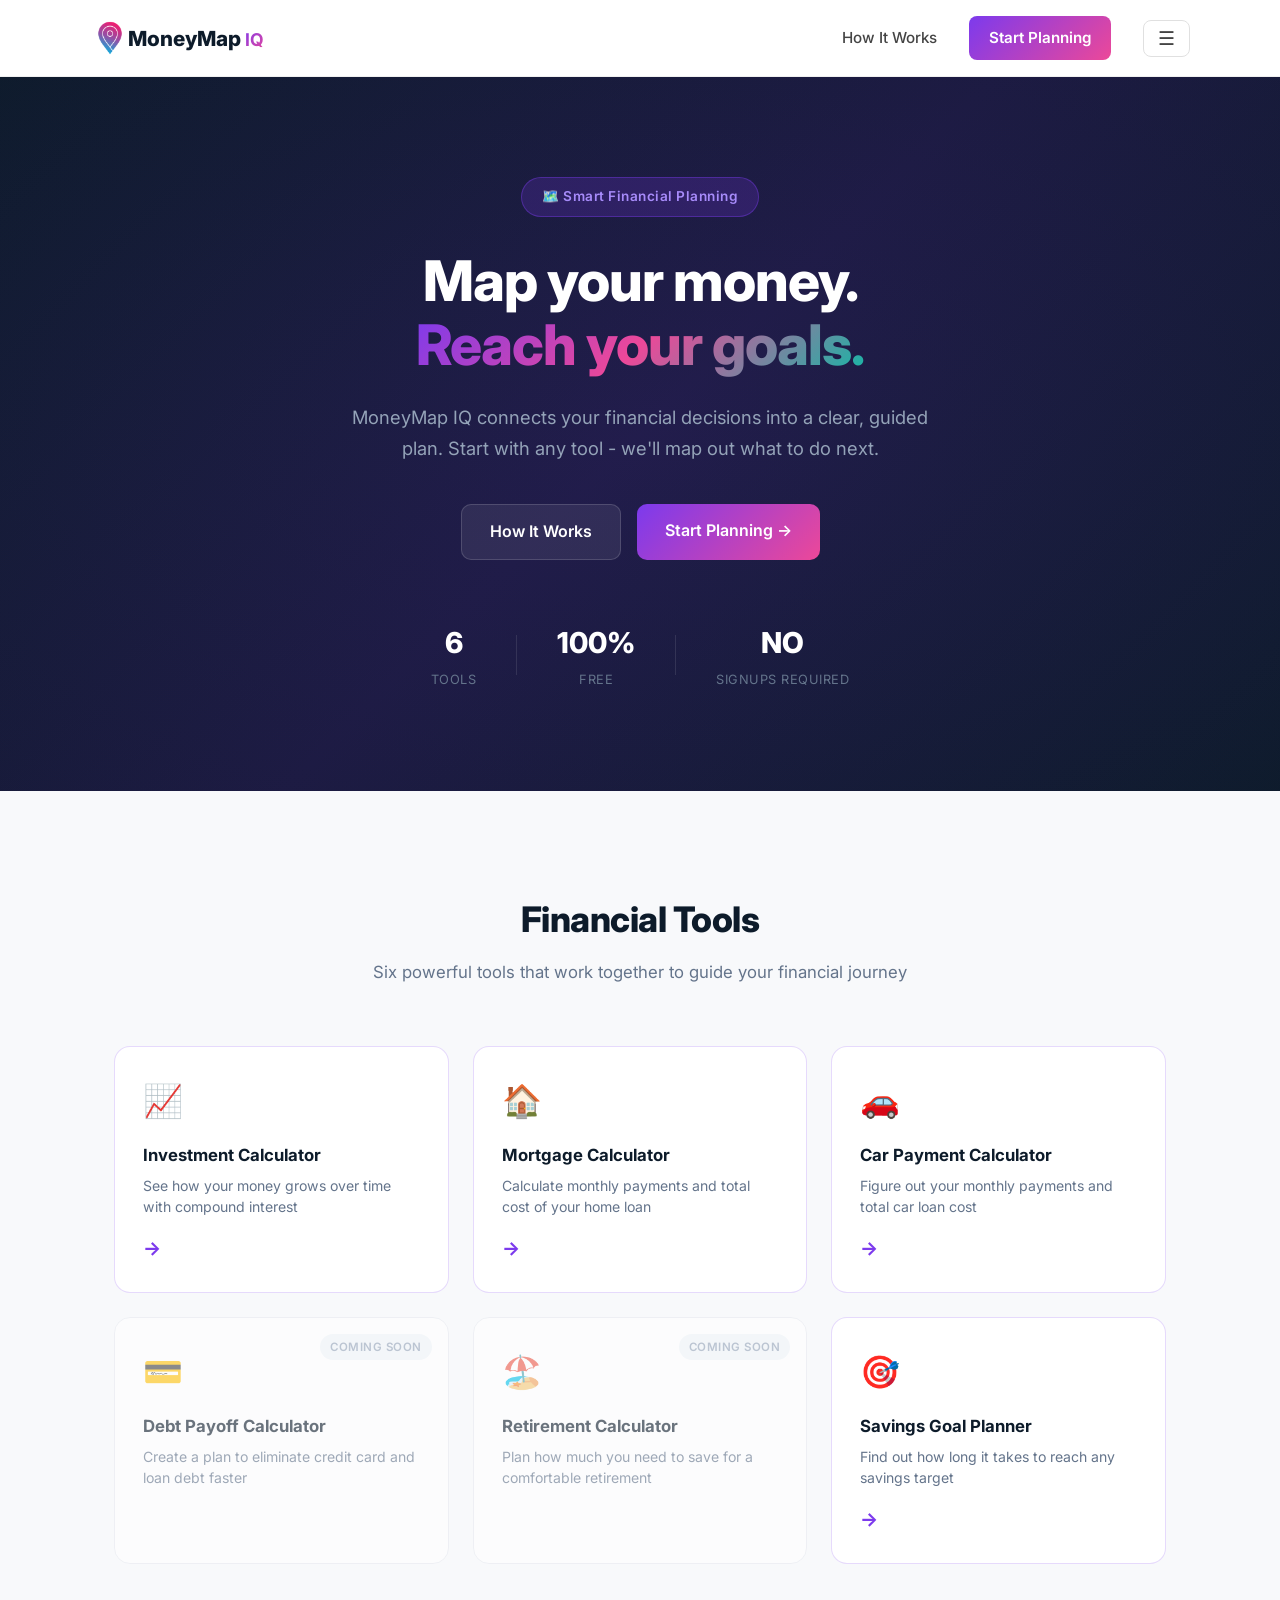
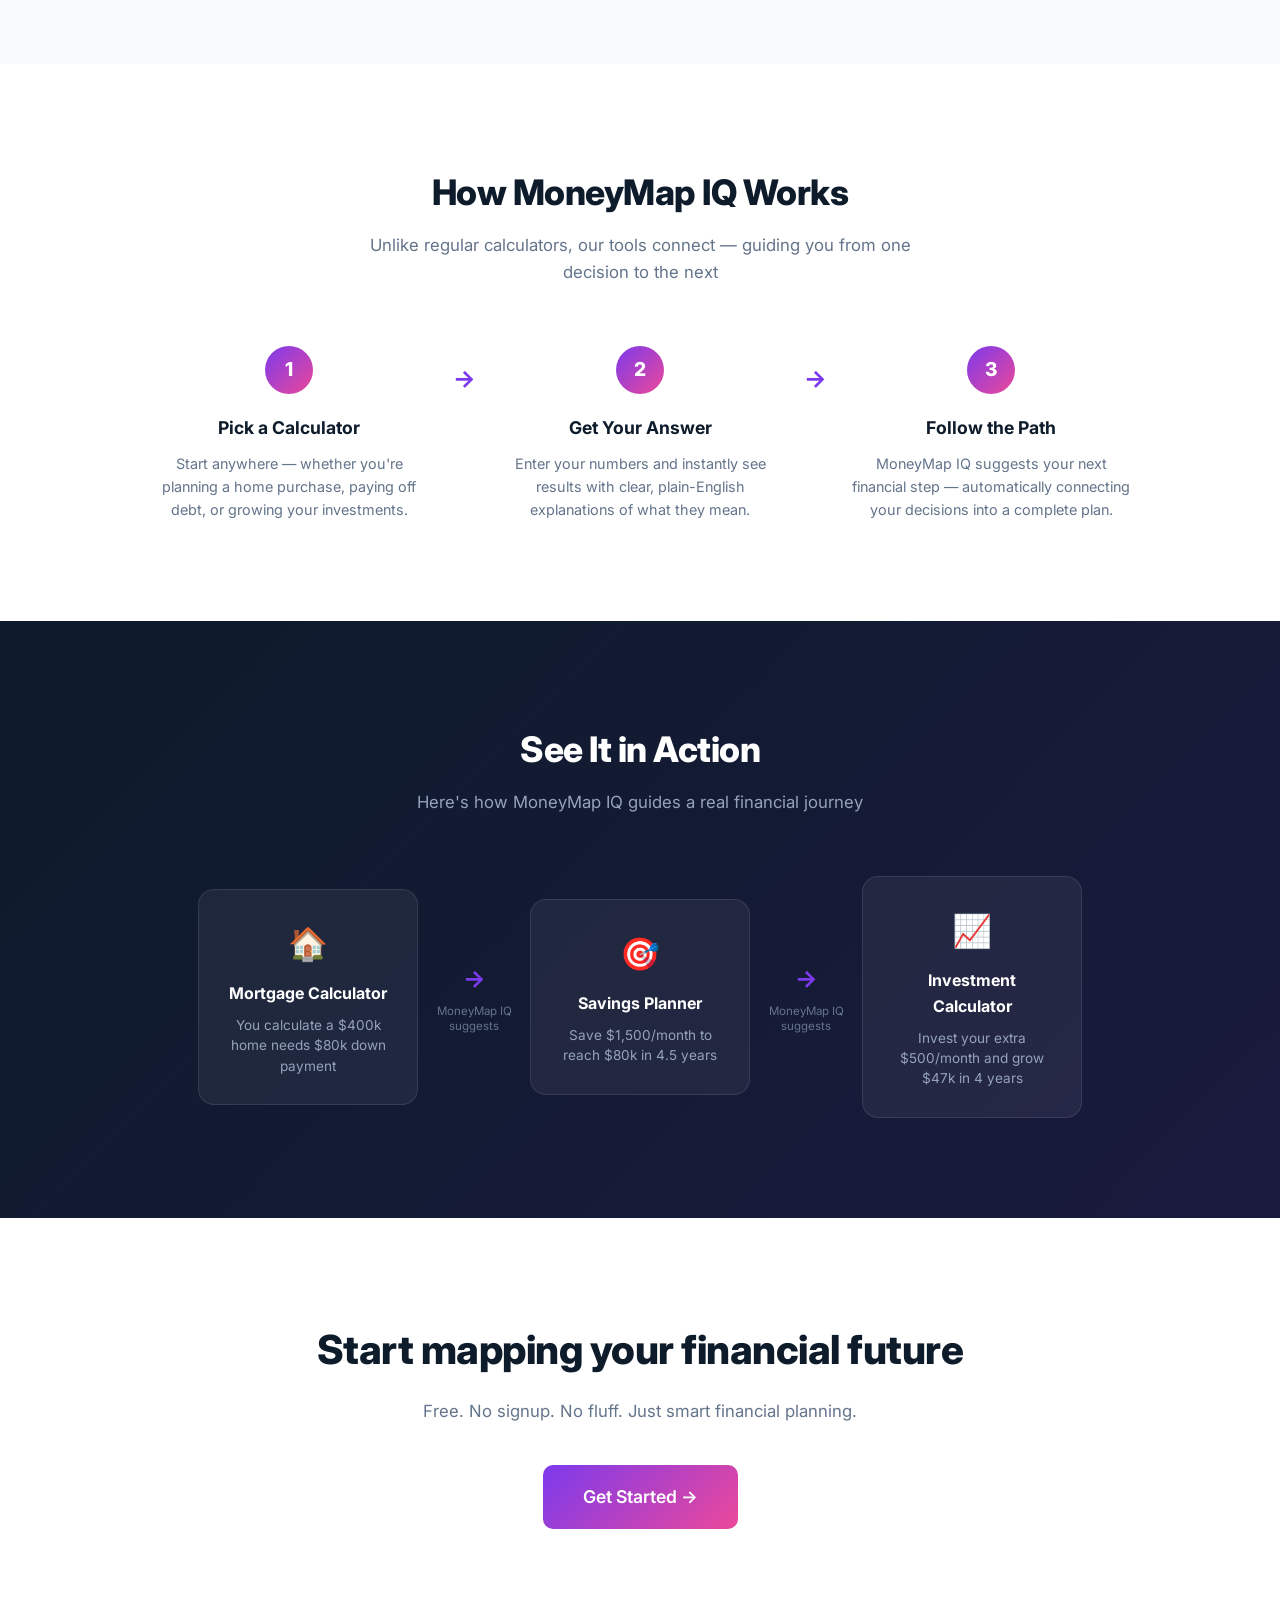
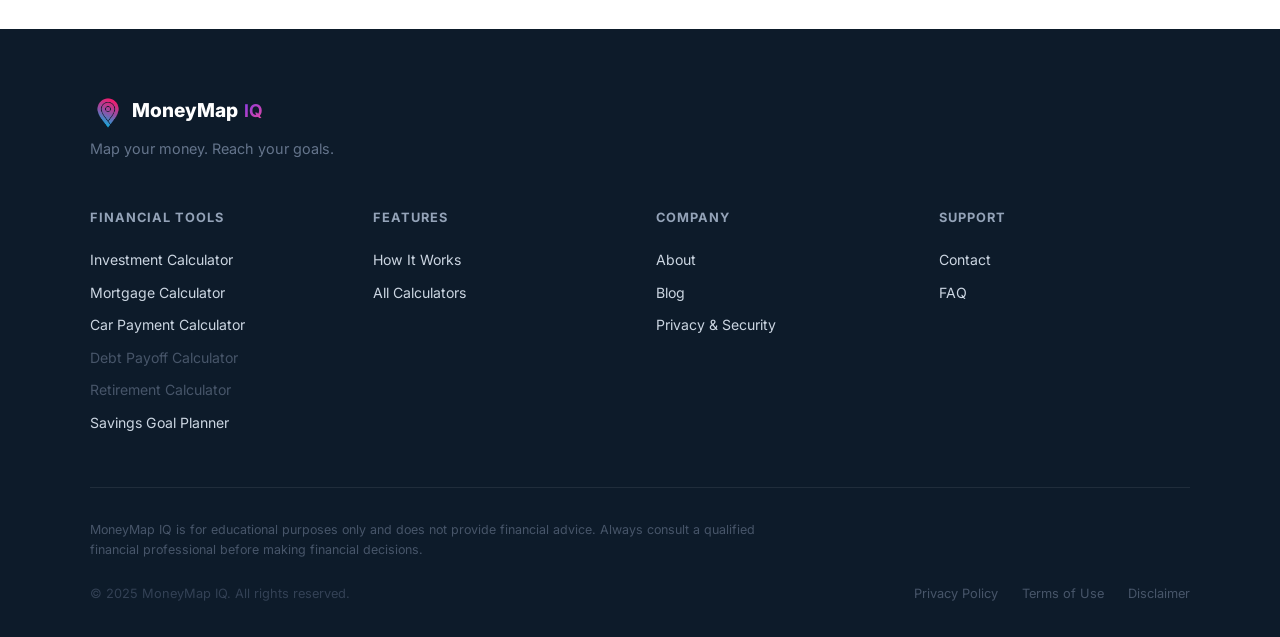
==== index.html @ dd6f31ba "changed calculator langugae to tools" ====
<!DOCTYPE html>
<html lang="en">
  <head>
    <meta charset="UTF-8" />
    <meta name="viewport" content="width=device-width, initial-scale=1.0" />
    <meta name="description" content="MoneyMap IQ — Map your money. Reach your goals. Smart financial calculators that connect your decisions into a plan." />
    <title>MoneyMap IQ — Map Your Money. Reach Your Goals.</title>
    <link rel="stylesheet" href="style.css" />
<link rel="icon" type="image/png" href="logo.png" />
    <link href="https://fonts.googleapis.com/css2?family=Inter:wght@400;500;600;700;800&display=swap" rel="stylesheet" />
  </head>
  <body>

    <!-- NAVIGATION -->
    <nav class="nav">
      <div class="nav-inner">
        <div class="nav-logo">
          <img src="logo.png" alt="MoneyMap IQ Logo" class="nav-logo-img" />
          <div class="nav-logo-text">
            <span class="logo-money">MoneyMap</span>
            <span class="logo-iq">IQ</span>
          </div>
        </div>
        <div class="nav-links">
          <a href="#how-it-works" class="nav-text-link">How It Works</a>
          <a href="#calculators" class="nav-cta nav-cta-desktop">Start Planning</a>
          <div class="nav-dropdown">
            <button class="nav-menu-btn" aria-label="Menu" onclick="toggleDropdown()">
              <span class="menu-icon-open">☰</span>
              <span class="menu-icon-close">✕</span>
            </button>
            <div class="dropdown-panel">
              <div class="dropdown-section">
                <h4>Tools</h4>
                <a href="calculators/investment/index.html">Investment Calculator</a>
                <a href="calculators/mortgage/index.html">Mortgage Calculator</a>
                <a href="calculators/car/index.html">Car Payment Calculator</a>
                <span class="dropdown-coming">Debt Payoff Calculator <em>Coming Soon</em></span>
                <span class="dropdown-coming">Retirement Calculator <em>Coming Soon</em></span>
                <a href="calculators/savings/index.html">Savings Goal Planner</a>
              </div>
              <div class="dropdown-divider"></div>
              <div class="dropdown-section">
                <h4>Learn</h4>
                <a href="#how-it-works">How MoneyMap IQ Works</a>
                <span class="dropdown-coming">How the Calculators Work <em>Coming Soon</em></span>
              </div>
              <div class="dropdown-divider"></div>
              <div class="dropdown-section">
                <h4>About</h4>
                <span class="dropdown-coming">Our Story <em>Coming Soon</em></span>
                <span class="dropdown-coming">Blog <em>Coming Soon</em></span>
              </div>
            </div>
          </div>
        </div>
      </div>
    </nav>

    <!-- HERO -->
    <section class="hero">
      <div class="hero-inner">
        <div class="hero-badge">🗺️ Smart Financial Planning</div>
        <h1 class="hero-title">
          Map your money.<br />
          <span class="gradient-text">Reach your goals.</span>
        </h1>
        <p class="hero-subtitle">
          MoneyMap IQ connects your financial decisions into a clear, guided plan.
          Start with any tool - we'll map out what to do next.
        </p>
        <div class="hero-ctas">
          <a href="#how-it-works" class="btn-secondary">How It Works</a>
          <a href="#calculators" class="btn-primary">Start Planning →</a>
        </div>
        <div class="hero-stats">
          <div class="stat">
            <strong>6</strong>
            <span>Tools</span>
          </div>
          <div class="stat-divider"></div>
          <div class="stat">
            <strong>100%</strong>
            <span>Free</span>
          </div>
          <div class="stat-divider"></div>
          <div class="stat">
            <strong>NO</strong>
            <span>Signups Required</span>
          </div>
        </div>
      </div>
    </section>

    <!-- CALCULATORS -->
    <section class="calculators" id="calculators">
      <div class="section-inner">
        <div class="section-header">
          <h2>Financial Tools</h2>
          <p>Six powerful tools that work together to guide your financial journey</p>
        </div>
        <div class="card-grid">

          <a href="calculators/investment/index.html" class="calc-card available">
            <div class="card-icon">📈</div>
            <div class="card-content">
              <h3>Investment Calculator</h3>
              <p>See how your money grows over time with compound interest</p>
            </div>
            <div class="card-arrow">→</div>
          </a>

          <a href="calculators/mortgage/index.html" class="calc-card available">
            <div class="card-icon">🏠</div>
            <div class="card-content">
              <h3>Mortgage Calculator</h3>
              <p>Calculate monthly payments and total cost of your home loan</p>
            </div>
            <div class="card-arrow">→</div>
          </a>

          <a href="calculators/car/index.html" class="calc-card available">
            <div class="card-icon">🚗</div>
            <div class="card-content">
              <h3>Car Payment Calculator</h3>
              <p>Figure out your monthly payments and total car loan cost</p>
            </div>
            <div class="card-arrow">→</div>
          </a>

          <a href="#" class="calc-card coming-soon">
            <div class="card-icon">💳</div>
            <div class="card-content">
              <h3>Debt Payoff Calculator</h3>
              <p>Create a plan to eliminate credit card and loan debt faster</p>
            </div>
            <div class="card-badge">Coming Soon</div>
          </a>

          <a href="#" class="calc-card coming-soon">
            <div class="card-icon">🏖️</div>
            <div class="card-content">
              <h3>Retirement Calculator</h3>
              <p>Plan how much you need to save for a comfortable retirement</p>
            </div>
            <div class="card-badge">Coming Soon</div>
          </a>

          <a href="calculators/savings/index.html" class="calc-card available">
            <div class="card-icon">🎯</div>
            <div class="card-content">
              <h3>Savings Goal Planner</h3>
              <p>Find out how long it takes to reach any savings target</p>
            </div>
            <div class="card-arrow">→</div>
          </a>

        </div>
      </div>
    </section>

    <!-- HOW IT WORKS -->
    <section class="how-it-works" id="how-it-works">
      <div class="section-inner">
        <div class="section-header">
          <h2>How MoneyMap IQ Works</h2>
          <p>Unlike regular calculators, our tools connect — guiding you from one decision to the next</p>
        </div>
        <div class="steps">
          <div class="step">
            <div class="step-number">1</div>
            <div class="step-content">
              <h3>Pick a Calculator</h3>
              <p>Start anywhere — whether you're planning a home purchase, paying off debt, or growing your investments.</p>
            </div>
          </div>
          <div class="step-arrow">→</div>
          <div class="step">
            <div class="step-number">2</div>
            <div class="step-content">
              <h3>Get Your Answer</h3>
              <p>Enter your numbers and instantly see results with clear, plain-English explanations of what they mean.</p>
            </div>
          </div>
          <div class="step-arrow">→</div>
          <div class="step">
            <div class="step-number">3</div>
            <div class="step-content">
              <h3>Follow the Path</h3>
              <p>MoneyMap IQ suggests your next financial step — automatically connecting your decisions into a complete plan.</p>
            </div>
          </div>
        </div>
      </div>
    </section>

    <!-- EXAMPLE FLOW -->
    <section class="flow-section">
      <div class="section-inner">
        <div class="section-header">
          <h2>See It in Action</h2>
          <p>Here's how MoneyMap IQ guides a real financial journey</p>
        </div>
        <div class="flow-cards">
          <div class="flow-card">
            <div class="flow-icon">🏠</div>
            <h4>Mortgage Calculator</h4>
            <p>You calculate a $400k home needs $80k down payment</p>
          </div>
          <div class="flow-connector">
            <div class="flow-arrow">→</div>
            <p class="flow-label">MoneyMap IQ suggests</p>
          </div>
          <div class="flow-card">
            <div class="flow-icon">🎯</div>
            <h4>Savings Planner</h4>
            <p>Save $1,500/month to reach $80k in 4.5 years</p>
          </div>
          <div class="flow-connector">
            <div class="flow-arrow">→</div>
            <p class="flow-label">MoneyMap IQ suggests</p>
          </div>
          <div class="flow-card">
            <div class="flow-icon">📈</div>
            <h4>Investment Calculator</h4>
            <p>Invest your extra $500/month and grow $47k in 4 years</p>
          </div>
        </div>
      </div>
    </section>

    <!-- FINAL CTA -->
    <section class="final-cta">
      <div class="section-inner">
        <h2>Start mapping your financial future</h2>
        <p>Free. No signup. No fluff. Just smart financial planning.</p>
        <a href="#calculators" class="btn-primary btn-large">Get Started →</a>
      </div>
    </section>

    <!-- FOOTER -->
    <footer class="footer">
      <div class="footer-inner">

        <!-- Top row: logo + tagline -->
        <div class="footer-top">
          <div class="footer-brand">
            <div class="footer-logo">
              <img src="logo.png" alt="MoneyMap IQ Logo" class="footer-logo-img" />
              <span class="logo-money">MoneyMap</span>
              <span class="logo-iq">IQ</span>
            </div>
            <p class="footer-tagline">Map your money. Reach your goals.</p>
          </div>
        </div>

        <!-- Link columns -->
        <div class="footer-columns">

          <div class="footer-col">
            <h4>Financial Tools</h4>
            <a href="calculators/investment/index.html">Investment Calculator</a>
            <a href="calculators/mortgage/index.html">Mortgage Calculator</a>
            <a href="calculators/car/index.html">Car Payment Calculator</a>
            <span class="footer-coming">Debt Payoff Calculator</span>
            <span class="footer-coming">Retirement Calculator</span>
            <a href="calculators/savings/index.html">Savings Goal Planner</a>
          </div>

          <div class="footer-col">
            <h4>Features</h4>
            <a href="#how-it-works">How It Works</a>
            <a href="#calculators">All Calculators</a>
          </div>

          <div class="footer-col">
            <h4>Company</h4>
            <a href="#">About</a>
            <a href="#">Blog</a>
            <a href="#">Privacy &amp; Security</a>
          </div>

          <div class="footer-col">
            <h4>Support</h4>
            <a href="#">Contact</a>
            <a href="#">FAQ</a>
          </div>

        </div>

        <!-- Disclaimer + copyright -->
        <div class="footer-bottom">
          <p class="footer-disclaimer">MoneyMap IQ is for educational purposes only and does not provide financial advice. Always consult a qualified financial professional before making financial decisions.</p>
          <div class="footer-bottom-row">
            <p class="footer-copy">&copy; 2025 MoneyMap IQ. All rights reserved.</p>
            <div class="footer-legal-links">
              <a href="#">Privacy Policy</a>
              <a href="#">Terms of Use</a>
              <a href="#">Disclaimer</a>
            </div>
          </div>
        </div>

      </div>
    </footer>

    <!-- Dropdown menu script -->
    <script>
      function toggleDropdown() {
        document.querySelector('.nav-dropdown').classList.toggle('open');
      }

      document.addEventListener('click', function(e) {
        var dropdown = document.querySelector('.nav-dropdown');
        if (!dropdown.contains(e.target)) {
          dropdown.classList.remove('open');
        }
      });

      document.querySelectorAll('.dropdown-panel a').forEach(function(link) {
        link.addEventListener('click', function() {
          document.querySelector('.nav-dropdown').classList.remove('open');
        });
      });
    </script>

  </body>
</html>
---- style.css ----
/* ── RESET & BASE ─────────────────────────────── */
* {
  margin: 0;
  padding: 0;
  box-sizing: border-box;
}

body {
  font-family: 'Inter', -apple-system, BlinkMacSystemFont, sans-serif;
  background-color: #ffffff;
  color: #0D1B2A;
  line-height: 1.6;
}

a {
  text-decoration: none;
  color: inherit;
}

/* ── NAVIGATION ───────────────────────────────── */
.nav {
  position: sticky;
  top: 0;
  z-index: 100;
  background: rgba(255, 255, 255, 0.95);
  backdrop-filter: blur(10px);
  border-bottom: 1px solid #f0f0f0;
  padding: 16px 24px;
}

.nav-inner {
  max-width: 1100px;
  margin: 0 auto;
  display: flex;
  justify-content: space-between;
  align-items: center;
}

.nav-logo {
  display: flex;
  align-items: center;
  gap: 6px;
}

.nav-logo-icon {
  font-size: 1.8rem;
}

.nav-logo-text {
  display: flex;
  align-items: baseline;
  gap: 4px;
}

.logo-money {
  font-size: 1.3rem;
  font-weight: 800;
  color: #0D1B2A;
}

.logo-iq {
  font-size: 1.1rem;
  font-weight: 700;
  background: linear-gradient(135deg, #7C3AED, #EC4899);
  -webkit-background-clip: text;
  -webkit-text-fill-color: transparent;
}

.nav-links {
  display: flex;
  align-items: center;
  gap: 32px;
}

.nav-links a {
  font-size: 0.95rem;
  font-weight: 500;
  color: #444;
  transition: color 0.2s;
}

.nav-links a:hover {
  color: #7C3AED;
}

.nav-cta {
  background: linear-gradient(135deg, #7C3AED, #EC4899);
  color: white !important;
  padding: 10px 20px;
  border-radius: 8px;
  font-weight: 600 !important;
  transition: opacity 0.2s !important;
}

.nav-cta:hover {
  opacity: 0.9;
  color: white !important;
}

.nav-text-link {
  font-size: 0.95rem;
  font-weight: 500;
  color: #444;
  transition: color 0.2s;
}

.nav-text-link:hover {
  color: #7C3AED;
}

/* ── DROPDOWN MENU ────────────────────────────── */
.nav-dropdown {
  position: relative;
}

.nav-menu-btn {
  background: none;
  border: 1px solid #e0e0e0;
  border-radius: 8px;
  padding: 8px 14px;
  cursor: pointer;
  font-size: 1.2rem;
  color: #444;
  transition: all 0.2s;
  display: flex;
  align-items: center;
  justify-content: center;
  line-height: 1;
}

.nav-menu-btn:hover {
  border-color: #7C3AED;
  color: #7C3AED;
}

/* Toggle between ☰ and ✕ */
.menu-icon-close {
  display: none;
}

.nav-dropdown.open .menu-icon-open {
  display: none;
}

.nav-dropdown.open .menu-icon-close {
  display: inline;
}

.nav-dropdown.open .nav-menu-btn {
  border-color: #7C3AED;
  color: #7C3AED;
}

.dropdown-panel {
  position: absolute;
  top: calc(100% + 12px);
  right: 0;
  background: white;
  border: 1px solid #e8eaf0;
  border-radius: 12px;
  box-shadow: 0 12px 40px rgba(0, 0, 0, 0.12);
  padding: 16px 20px;
  min-width: 300px;
  opacity: 0;
  visibility: hidden;
  transform: translateY(-8px);
  transition: all 0.2s ease;
  z-index: 200;
}

.nav-dropdown.open .dropdown-panel {
  opacity: 1;
  visibility: visible;
  transform: translateY(0);
}

.dropdown-section h4 {
  font-size: 0.7rem;
  font-weight: 700;
  color: #94a3b8;
  text-transform: uppercase;
  letter-spacing: 1.2px;
  margin-bottom: 6px;
}

.dropdown-section a {
  display: block;
  font-size: 0.9rem;
  color: #0D1B2A;
  padding: 7px 12px;
  font-weight: 500;
  transition: all 0.15s;
  border-radius: 8px;
}

.dropdown-section a:hover {
  background: #f8f5ff;
  color: #7C3AED;
}

.dropdown-coming {
  display: block;
  font-size: 0.9rem;
  color: #b0b8c4;
  padding: 7px 12px;
  cursor: default;
  border-radius: 8px;
}

.dropdown-coming em {
  font-size: 0.68rem;
  font-style: normal;
  background: #f1f5f9;
  color: #94a3b8;
  padding: 2px 8px;
  border-radius: 100px;
  margin-left: 6px;
  vertical-align: middle;
}

.dropdown-divider {
  height: 1px;
  background: #e8eaf0;
  margin: 10px 0;
}

/* ── HERO ─────────────────────────────────────── */
.hero {
  background: linear-gradient(135deg, #0D1B2A 0%, #1a1a3e 50%, #0D1B2A 100%);
  padding: 100px 24px;
  text-align: center;
  position: relative;
  overflow: hidden;
}

.hero::before {
  content: '';
  position: absolute;
  top: -50%;
  left: -50%;
  width: 200%;
  height: 200%;
  background: radial-gradient(ellipse at center, #7C3AED15 0%, transparent 60%);
  pointer-events: none;
}

.hero-inner {
  max-width: 800px;
  margin: 0 auto;
  position: relative;
  z-index: 1;
}

.hero-badge {
  display: inline-block;
  background: rgba(124, 58, 237, 0.2);
  border: 1px solid rgba(124, 58, 237, 0.4);
  color: #a78bfa;
  padding: 8px 20px;
  border-radius: 100px;
  font-size: 0.85rem;
  font-weight: 600;
  margin-bottom: 32px;
  letter-spacing: 0.5px;
}

.hero-title {
  font-size: 3.5rem;
  font-weight: 800;
  color: #ffffff;
  line-height: 1.15;
  margin-bottom: 24px;
  letter-spacing: -1px;
}

.gradient-text {
  background: linear-gradient(135deg, #7C3AED, #EC4899, #14B8A6);
  -webkit-background-clip: text;
  -webkit-text-fill-color: transparent;
}

.hero-subtitle {
  font-size: 1.15rem;
  color: #94a3b8;
  max-width: 600px;
  margin: 0 auto 40px;
  line-height: 1.7;
}

.hero-ctas {
  display: flex;
  gap: 16px;
  justify-content: center;
  margin-bottom: 60px;
  flex-wrap: wrap;
}

.btn-primary {
  background: linear-gradient(135deg, #7C3AED, #EC4899);
  color: white;
  padding: 14px 28px;
  border-radius: 10px;
  font-weight: 600;
  font-size: 1rem;
  transition: opacity 0.2s, transform 0.2s;
  display: inline-block;
}

.btn-primary:hover {
  opacity: 0.9;
  transform: translateY(-1px);
}

.btn-secondary {
  background: rgba(255, 255, 255, 0.08);
  color: white;
  padding: 14px 28px;
  border-radius: 10px;
  font-weight: 600;
  font-size: 1rem;
  border: 1px solid rgba(255, 255, 255, 0.15);
  transition: background 0.2s;
  display: inline-block;
}

.btn-secondary:hover {
  background: rgba(255, 255, 255, 0.15);
}

.btn-large {
  padding: 18px 40px;
  font-size: 1.1rem;
}

.hero-stats {
  display: flex;
  justify-content: center;
  align-items: center;
  gap: 40px;
}

.stat {
  display: flex;
  flex-direction: column;
  align-items: center;
  gap: 4px;
}

.stat strong {
  font-size: 1.8rem;
  font-weight: 800;
  color: #ffffff;
}

.stat span {
  font-size: 0.8rem;
  color: #64748b;
  text-transform: uppercase;
  letter-spacing: 0.5px;
}

.stat-divider {
  width: 1px;
  height: 40px;
  background: rgba(255, 255, 255, 0.1);
}

/* ── SECTIONS ─────────────────────────────────── */
.section-inner {
  max-width: 1100px;
  margin: 0 auto;
  padding: 0 24px;
}

.section-header {
  text-align: center;
  margin-bottom: 60px;
}

.section-header h2 {
  font-size: 2.2rem;
  font-weight: 800;
  color: #0D1B2A;
  margin-bottom: 12px;
  letter-spacing: -0.5px;
}

.section-header p {
  font-size: 1.05rem;
  color: #64748b;
  max-width: 560px;
  margin: 0 auto;
}

/* ── CALCULATORS ──────────────────────────────── */
.calculators {
  padding: 100px 24px;
  background: #f8f9fb;
}

.card-grid {
  display: grid;
  grid-template-columns: repeat(3, 1fr);
  gap: 24px;
}

.calc-card {
  background: white;
  border-radius: 16px;
  padding: 28px;
  border: 1px solid #e8eaf0;
  display: flex;
  flex-direction: column;
  gap: 16px;
  transition: all 0.2s;
  position: relative;
  overflow: hidden;
}

.calc-card.available {
  cursor: pointer;
  border-color: #7C3AED30;
}

.calc-card.available:hover {
  transform: translateY(-4px);
  box-shadow: 0 12px 40px rgba(124, 58, 237, 0.15);
  border-color: #7C3AED;
}

.calc-card.coming-soon {
  opacity: 0.6;
  cursor: default;
}

.card-icon {
  font-size: 2rem;
}

.card-content h3 {
  font-size: 1.05rem;
  font-weight: 700;
  color: #0D1B2A;
  margin-bottom: 6px;
}

.card-content p {
  font-size: 0.88rem;
  color: #64748b;
  line-height: 1.5;
}

.card-arrow {
  font-size: 1.2rem;
  color: #7C3AED;
  font-weight: 700;
  margin-top: auto;
}

.card-badge {
  position: absolute;
  top: 16px;
  right: 16px;
  background: #f1f5f9;
  color: #94a3b8;
  font-size: 0.72rem;
  font-weight: 600;
  padding: 4px 10px;
  border-radius: 100px;
  text-transform: uppercase;
  letter-spacing: 0.5px;
}

/* ── HOW IT WORKS ─────────────────────────────── */
.how-it-works {
  padding: 100px 24px;
  background: white;
}

.steps {
  display: flex;
  align-items: flex-start;
  gap: 24px;
  justify-content: center;
}

.step {
  flex: 1;
  max-width: 280px;
  text-align: center;
}

.step-number {
  width: 48px;
  height: 48px;
  background: linear-gradient(135deg, #7C3AED, #EC4899);
  color: white;
  font-size: 1.2rem;
  font-weight: 800;
  border-radius: 50%;
  display: flex;
  align-items: center;
  justify-content: center;
  margin: 0 auto 20px;
}

.step-content h3 {
  font-size: 1.1rem;
  font-weight: 700;
  color: #0D1B2A;
  margin-bottom: 10px;
}

.step-content p {
  font-size: 0.9rem;
  color: #64748b;
  line-height: 1.6;
}

.step-arrow {
  font-size: 1.5rem;
  color: #7C3AED;
  font-weight: 700;
  margin-top: 14px;
  flex-shrink: 0;
}

/* ── FLOW SECTION ─────────────────────────────── */
.flow-section {
  padding: 100px 24px;
  background: linear-gradient(135deg, #0D1B2A, #1a1a3e);
}

.flow-section .section-header h2 {
  color: white;
}

.flow-section .section-header p {
  color: #94a3b8;
}

.flow-cards {
  display: flex;
  align-items: center;
  gap: 16px;
  justify-content: center;
  flex-wrap: wrap;
}

.flow-card {
  background: rgba(255, 255, 255, 0.06);
  border: 1px solid rgba(255, 255, 255, 0.1);
  border-radius: 16px;
  padding: 28px 24px;
  text-align: center;
  max-width: 220px;
  flex: 1;
}

.flow-icon {
  font-size: 2rem;
  margin-bottom: 12px;
}

.flow-card h4 {
  font-size: 1rem;
  font-weight: 700;
  color: white;
  margin-bottom: 8px;
}

.flow-card p {
  font-size: 0.85rem;
  color: #94a3b8;
  line-height: 1.5;
}

.flow-connector {
  display: flex;
  flex-direction: column;
  align-items: center;
  gap: 6px;
  flex-shrink: 0;
}

.flow-arrow {
  font-size: 1.5rem;
  color: #7C3AED;
  font-weight: 700;
}

.flow-label {
  font-size: 0.72rem;
  color: #64748b;
  text-align: center;
  max-width: 80px;
  line-height: 1.3;
}

/* ── FINAL CTA ────────────────────────────────── */
.final-cta {
  padding: 100px 24px;
  background: white;
  text-align: center;
}

.final-cta h2 {
  font-size: 2.5rem;
  font-weight: 800;
  color: #0D1B2A;
  margin-bottom: 16px;
  letter-spacing: -0.5px;
}

.final-cta p {
  font-size: 1.05rem;
  color: #64748b;
  margin-bottom: 40px;
}

/* ── FOOTER ───────────────────────────────────── */
.footer {
  background: #0D1B2A;
  padding: 64px 24px 32px;
}

.footer-inner {
  max-width: 1100px;
  margin: 0 auto;
}

/* Top: brand */
.footer-top {
  margin-bottom: 48px;
}

.footer-brand {
  display: flex;
  flex-direction: column;
  gap: 8px;
}

.footer-logo {
  display: flex;
  align-items: center;
  gap: 6px;
}

.footer-logo .logo-money {
  font-size: 1.2rem;
  color: white;
}

.footer-tagline {
  color: #64748b;
  font-size: 0.9rem;
}

/* Link columns */
.footer-columns {
  display: grid;
  grid-template-columns: repeat(4, 1fr);
  gap: 32px;
  padding-bottom: 48px;
  border-bottom: 1px solid rgba(255, 255, 255, 0.08);
}

.footer-col h4 {
  font-size: 0.8rem;
  font-weight: 700;
  color: #94a3b8;
  text-transform: uppercase;
  letter-spacing: 1px;
  margin-bottom: 16px;
}

.footer-col a,
.footer-col .footer-coming {
  display: block;
  font-size: 0.88rem;
  color: #cbd5e1;
  padding: 5px 0;
  transition: color 0.2s;
}

.footer-col a:hover {
  color: #7C3AED;
}

.footer-col .footer-coming {
  color: #475569;
  cursor: default;
}

/* Bottom: disclaimer + legal */
.footer-bottom {
  padding-top: 32px;
}

.footer-disclaimer {
  font-size: 0.78rem;
  color: #475569;
  line-height: 1.6;
  max-width: 700px;
  margin-bottom: 24px;
}

.footer-bottom-row {
  display: flex;
  justify-content: space-between;
  align-items: center;
  flex-wrap: wrap;
  gap: 16px;
}

.footer-copy {
  color: #334155;
  font-size: 0.8rem;
}

.footer-legal-links {
  display: flex;
  gap: 24px;
}

.footer-legal-links a {
  font-size: 0.8rem;
  color: #475569;
  transition: color 0.2s;
}

.footer-legal-links a:hover {
  color: #7C3AED;
}

.footer-logo-img {
  width: 36px;
  height: 36px;
  object-fit: contain;
  position: relative;
  top: 2px;
}

/* ── MOBILE ───────────────────────────────────── */
@media (max-width: 768px) {
  .hero-title {
    font-size: 2.2rem;
  }
.hero-ctas {
    flex-direction: column;
    align-items: center;
  }

  .hero-ctas .btn-primary,
  .hero-ctas .btn-secondary {
    width: 100%;
    max-width: 200px;
    text-align: center;
  }
  .hero-stats {
    gap: 20px;
  }

  .nav-text-link {
    display: none;
  }

  .nav-cta-desktop {
    display: none !important;
  }

  .nav-dropdown {
    display: block;
  }

  .dropdown-panel {
    position: fixed;
    top: 70px;
    left: 16px;
    right: 16px;
    border-radius: 16px;
    min-width: unset;
    max-height: calc(100vh - 90px);
    overflow-y: auto;
    box-shadow: 0 16px 48px rgba(0, 0, 0, 0.15);
  }

  .card-grid {
    grid-template-columns: 1fr;
  }

  .steps {
    flex-direction: column;
    align-items: center;
  }

  .step-arrow {
    transform: rotate(90deg);
    margin: 0;
  }

  .flow-cards {
    flex-direction: column;
    align-items: center;
  }

  .flow-connector {
    transform: rotate(90deg);
  }

  .final-cta h2 {
    font-size: 1.8rem;
  }

  .section-header h2 {
    font-size: 1.7rem;
  }

  /* Footer mobile */
  .footer-columns {
    grid-template-columns: 1fr 1fr;
    gap: 32px;
  }

  .footer-bottom-row {
    flex-direction: column;
    align-items: flex-start;
  }

  .footer-legal-links {
    flex-wrap: wrap;
    gap: 16px;
  }
}

.nav-logo-img {
  width: 40px;
  height: 40px;
  object-fit: contain;
  margin-right: -8px;
}
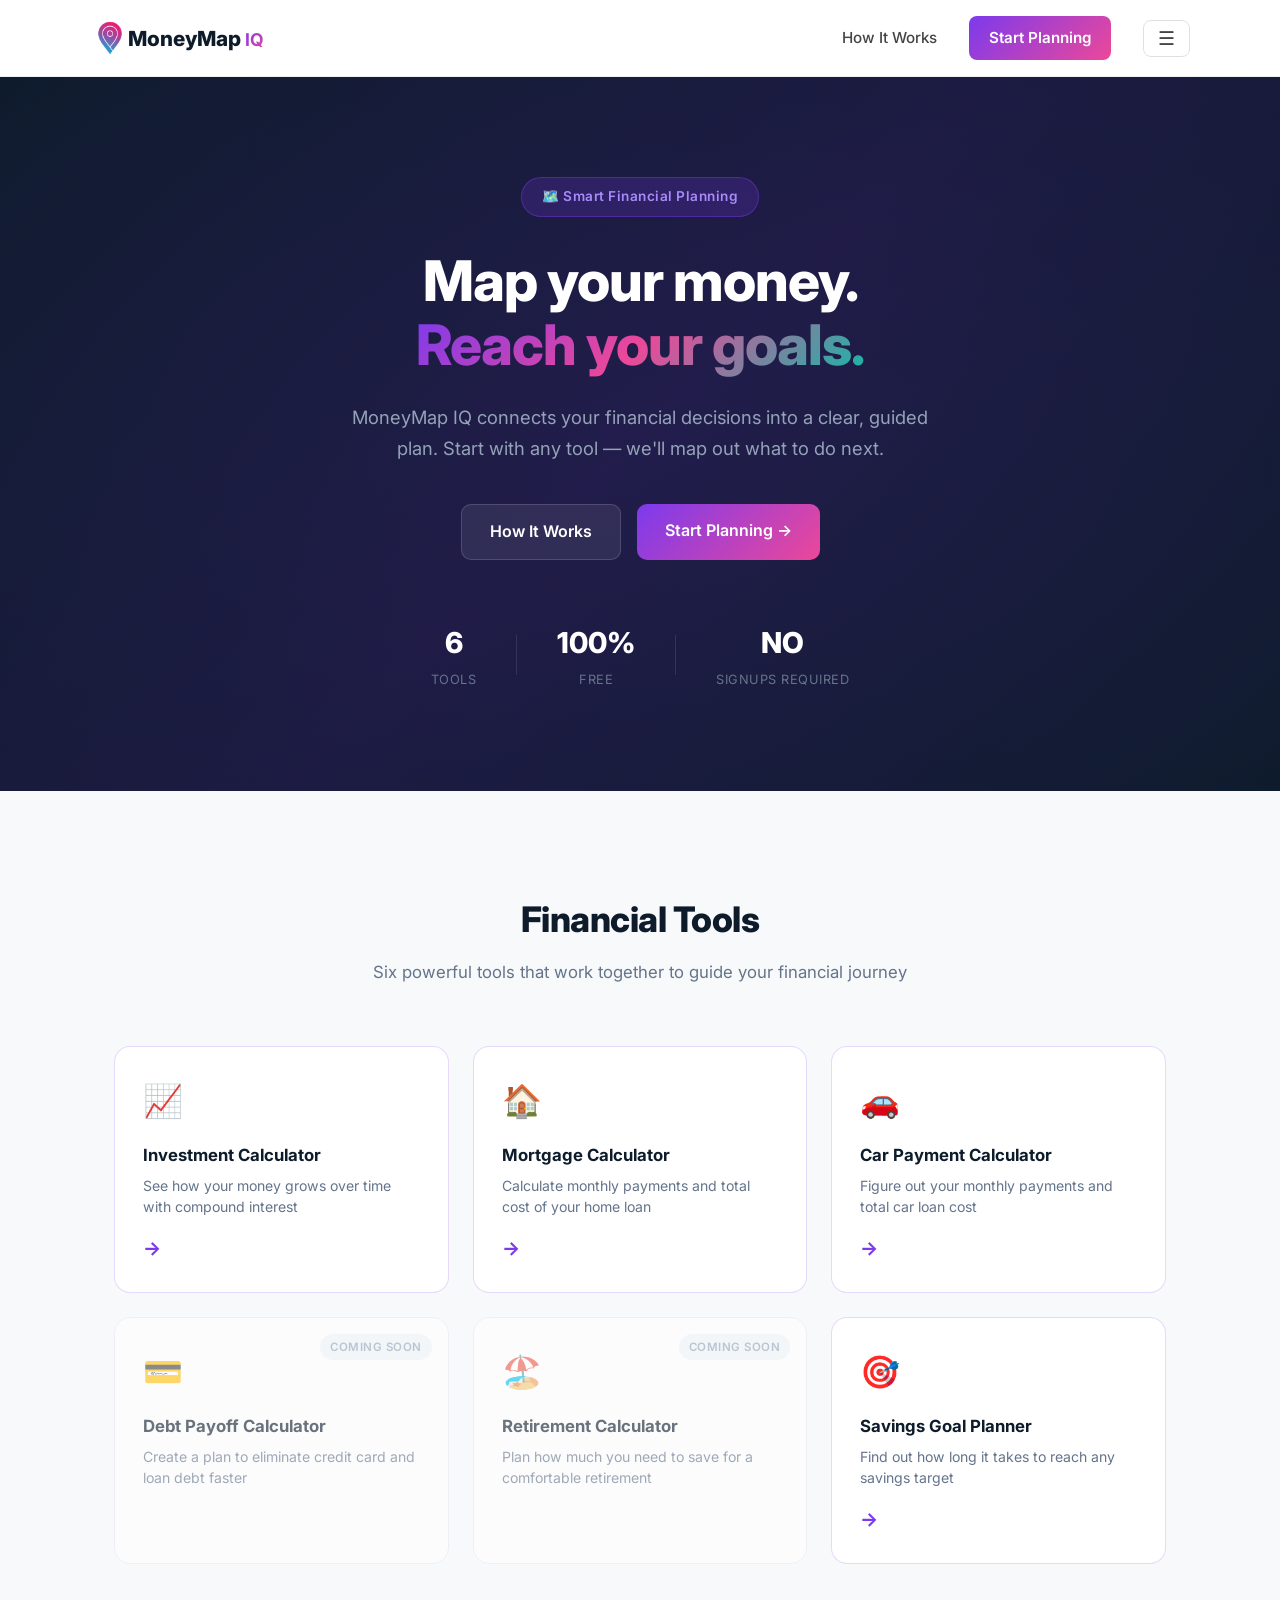
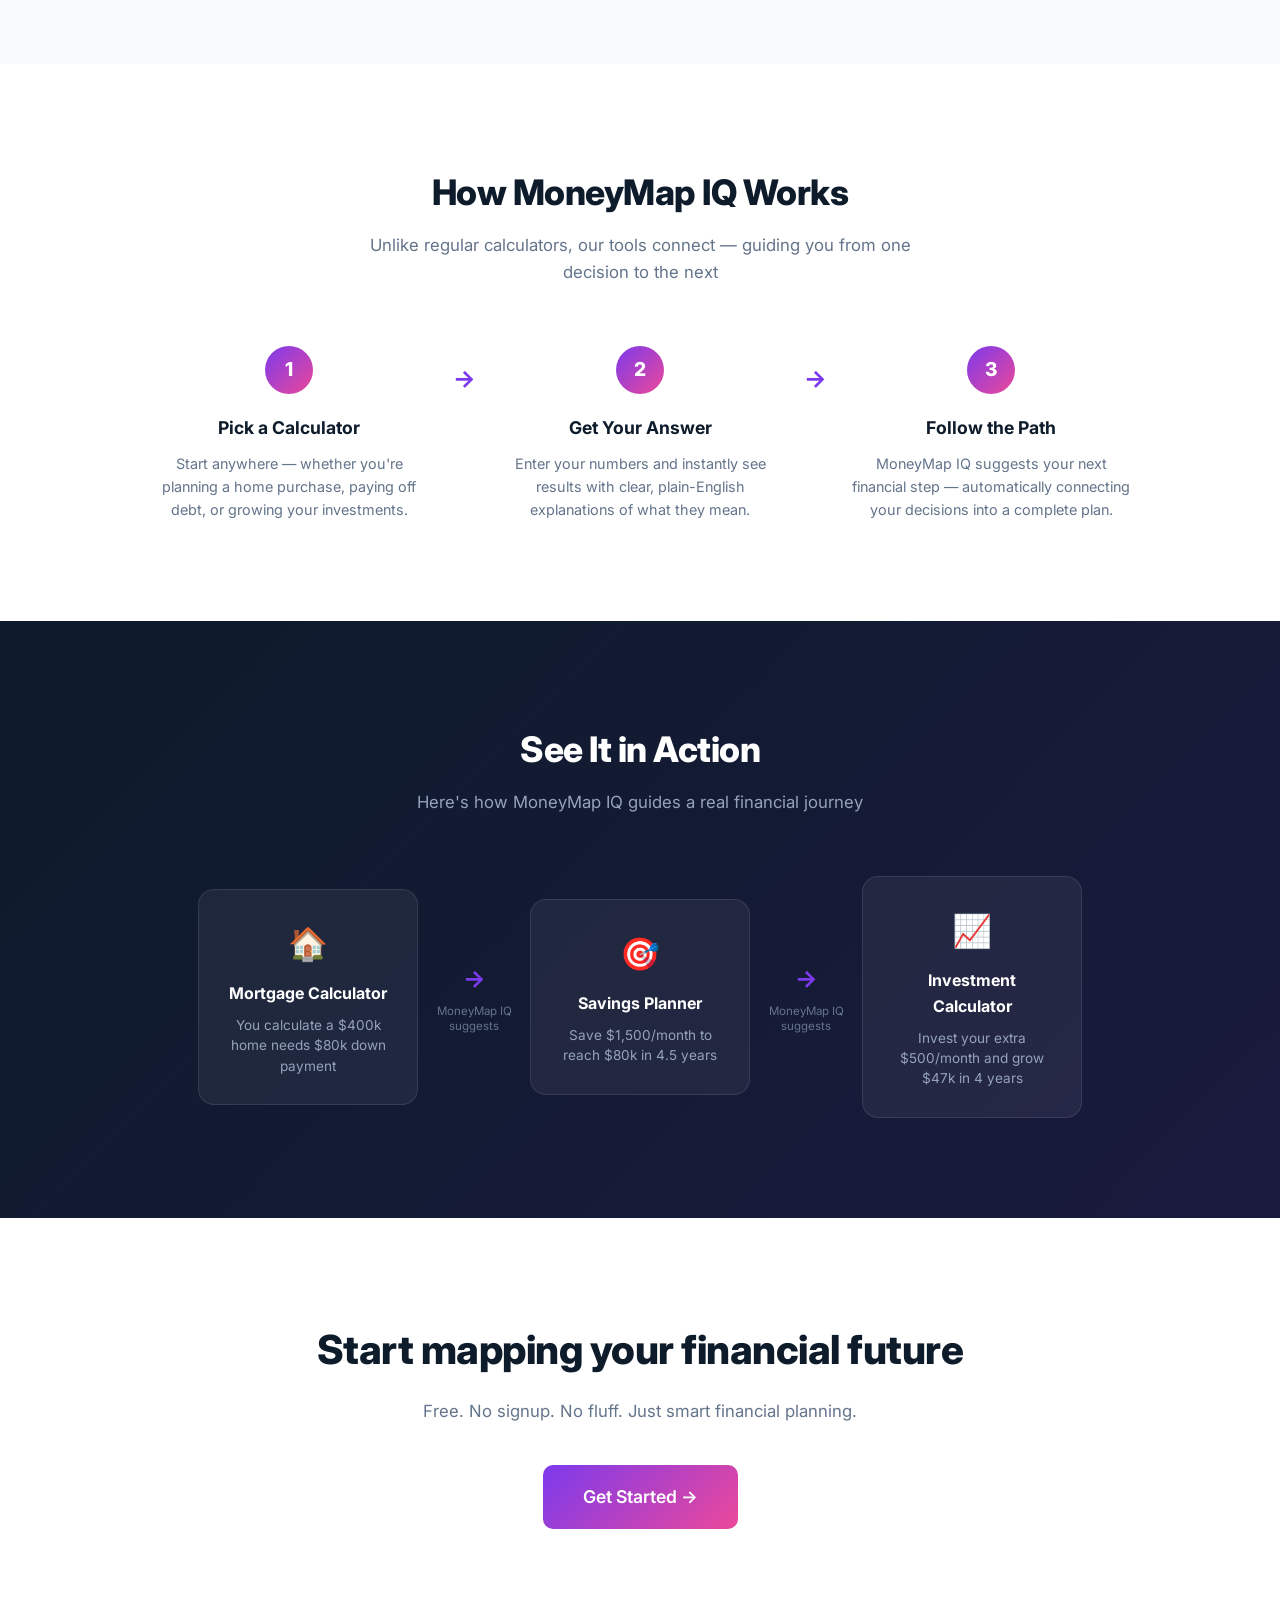
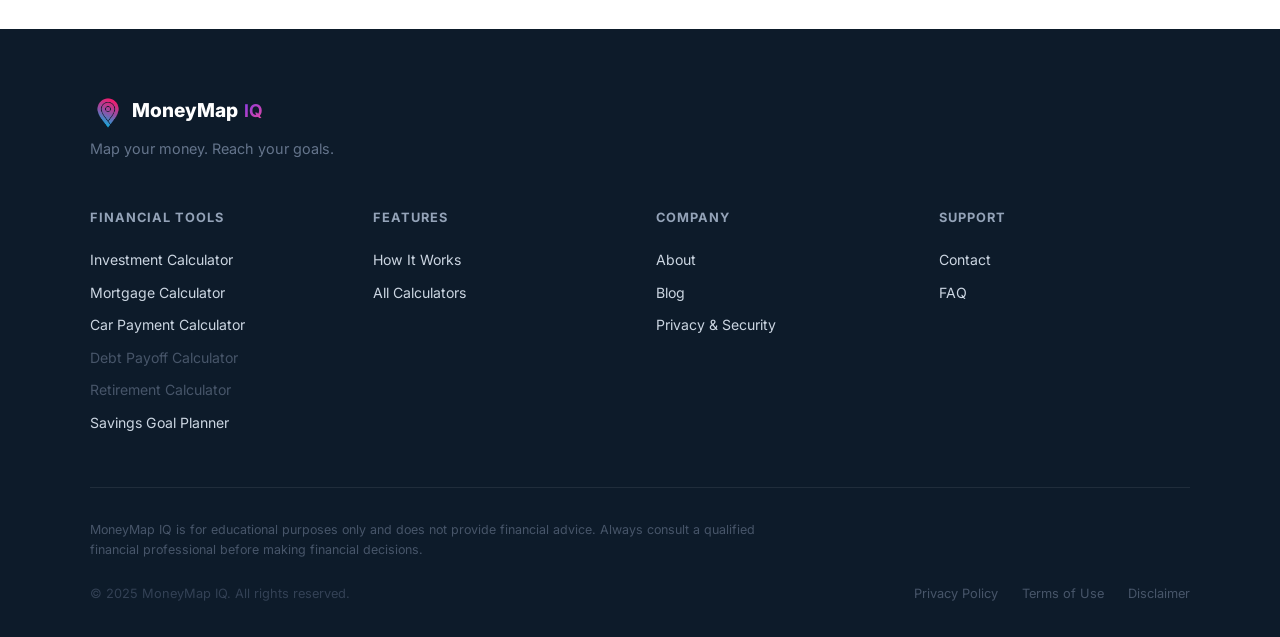
==== commit c9f0b3c3: "edited hero subtitle heading" ====
--- a/index.html
+++ b/index.html
@@ -67,7 +67,7 @@
         </h1>
         <p class="hero-subtitle">
           MoneyMap IQ connects your financial decisions into a clear, guided plan.
-          Start with any tool - we'll map out what to do next.
+          Start with any tool — we'll map out what to do next.
         </p>
         <div class="hero-ctas">
           <a href="#how-it-works" class="btn-secondary">How It Works</a>
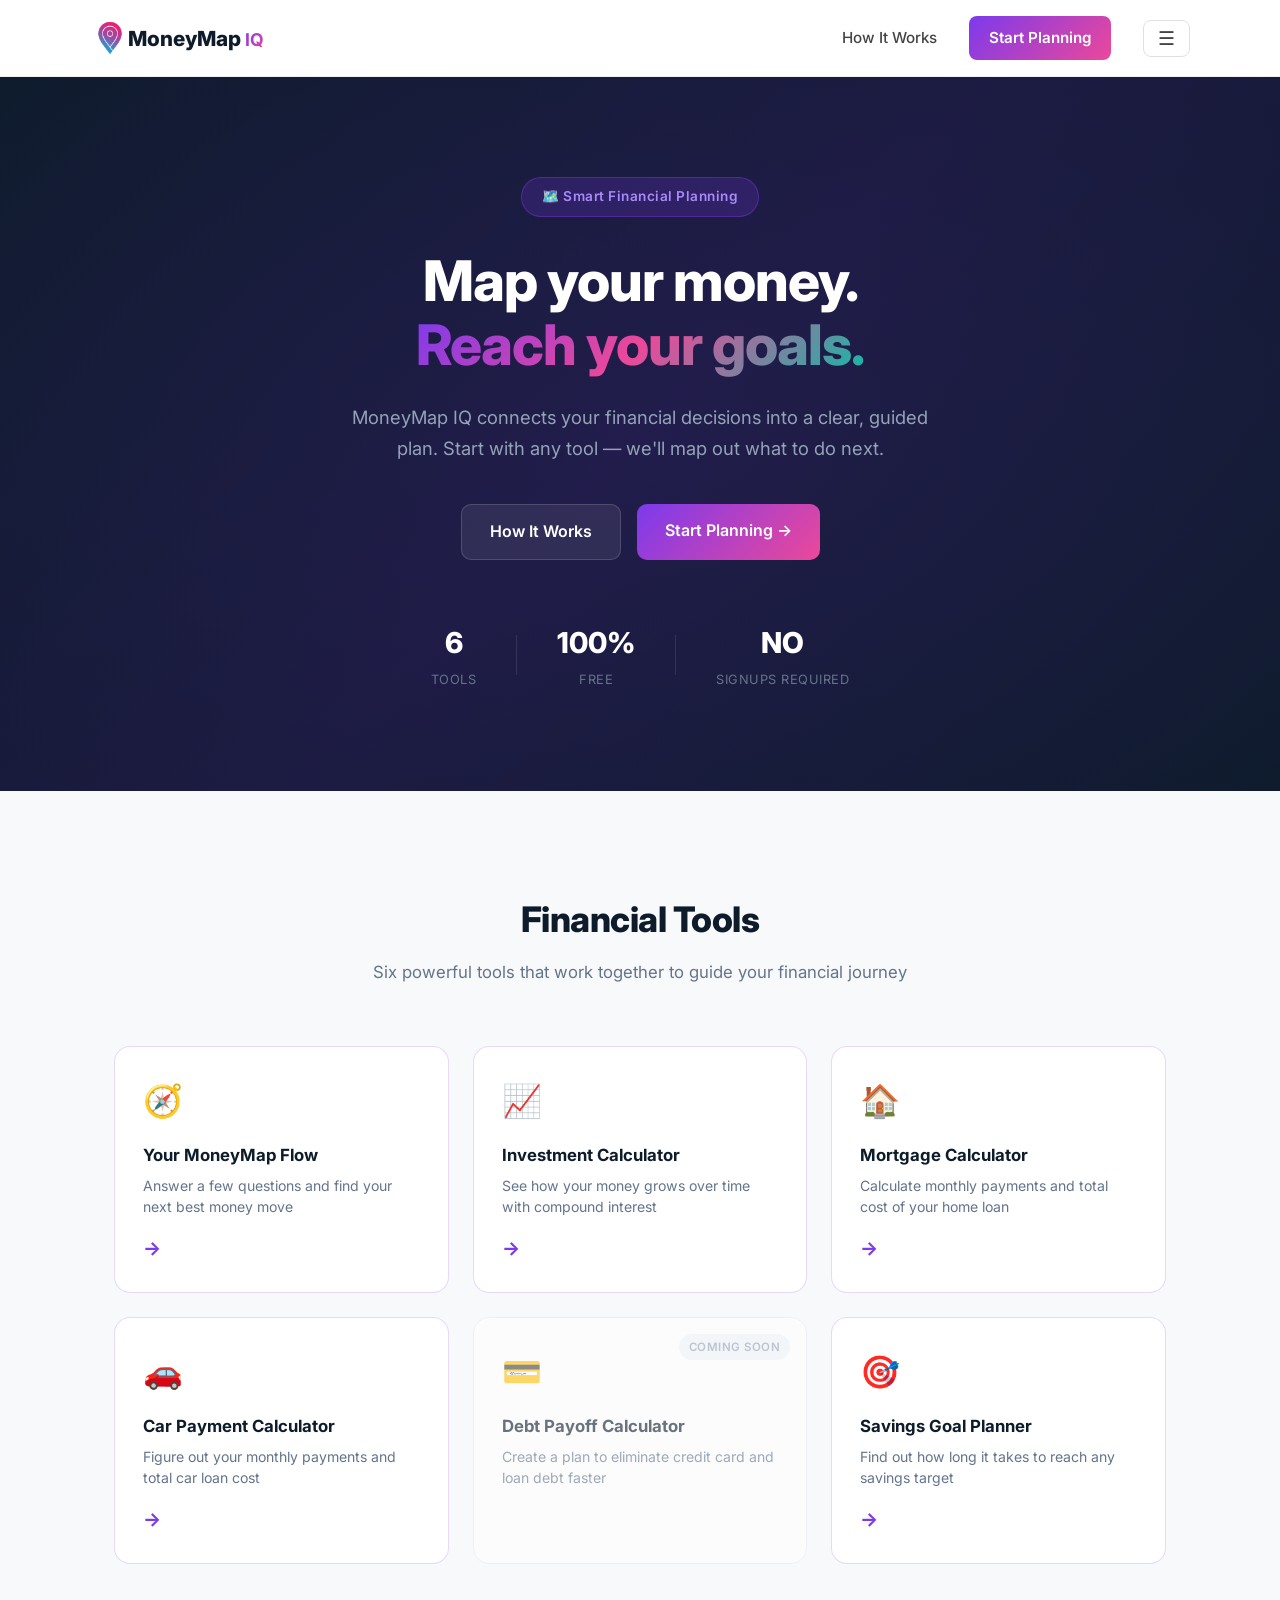
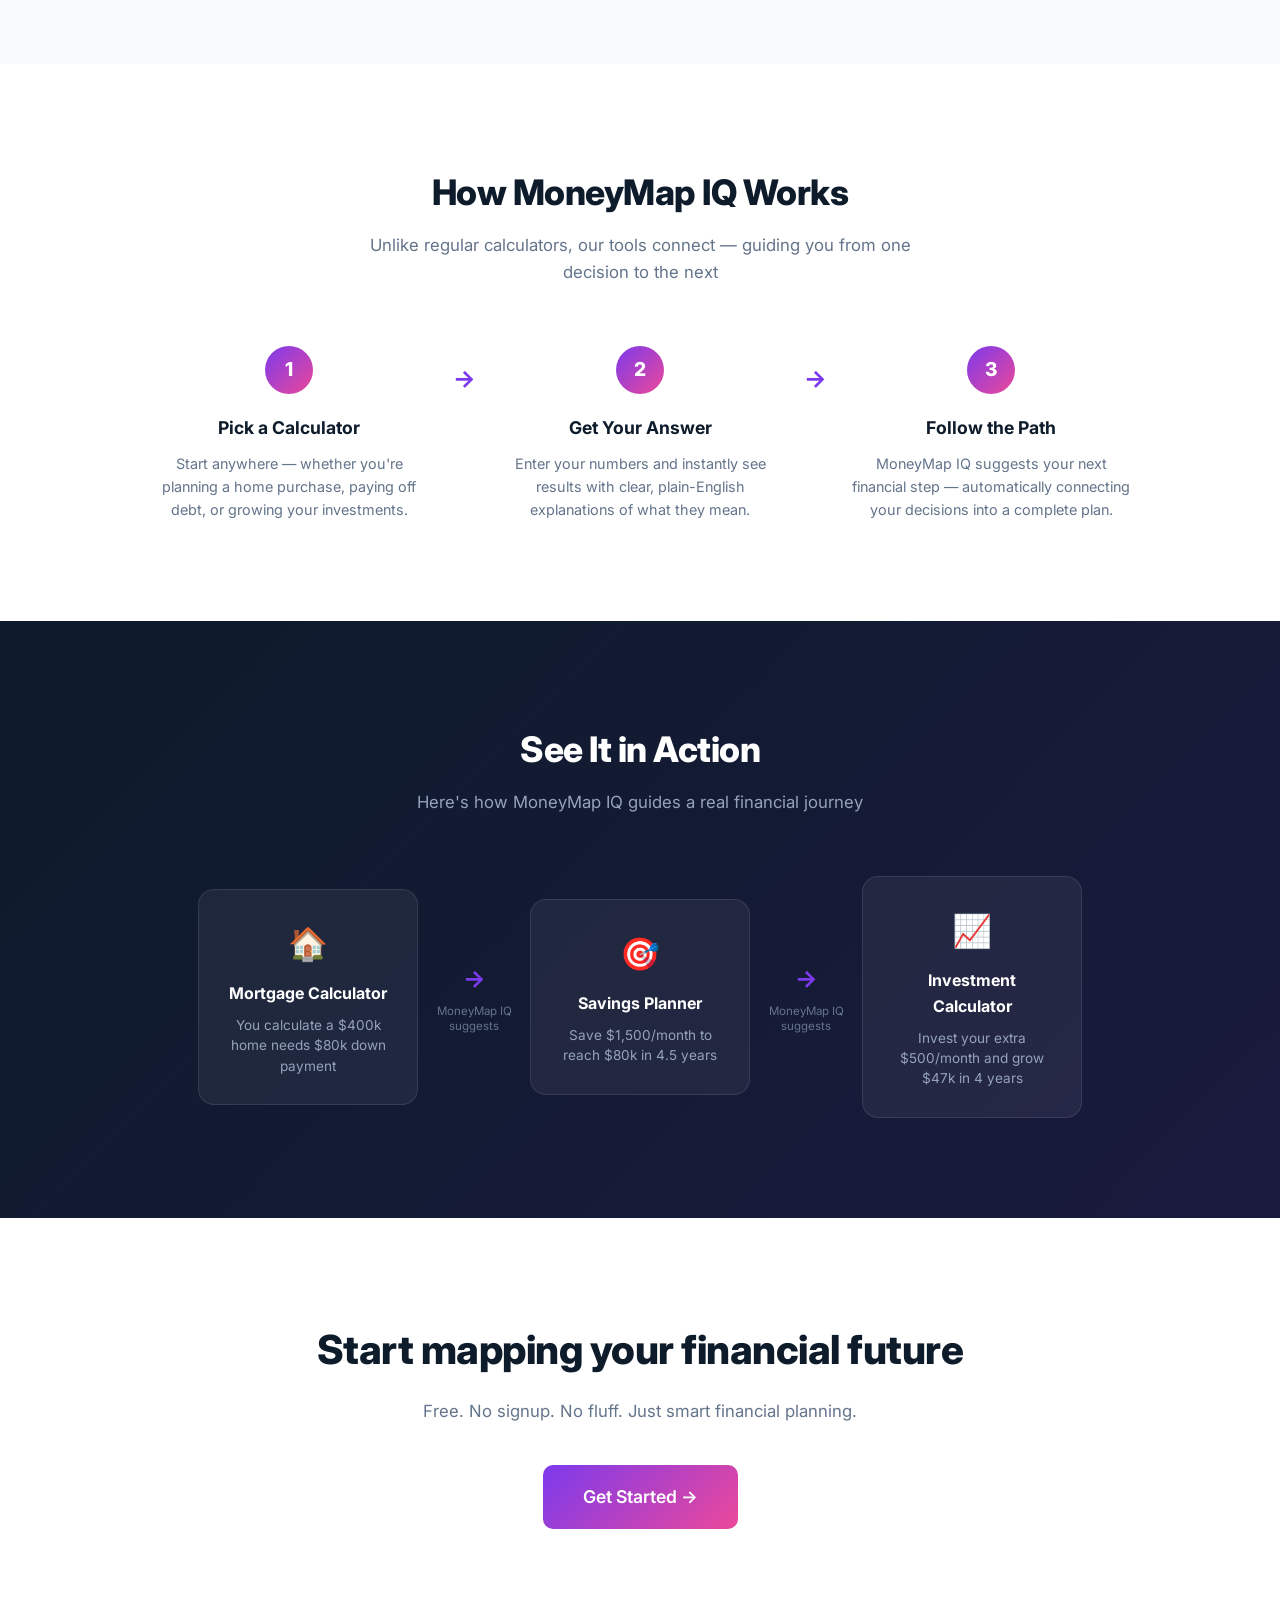
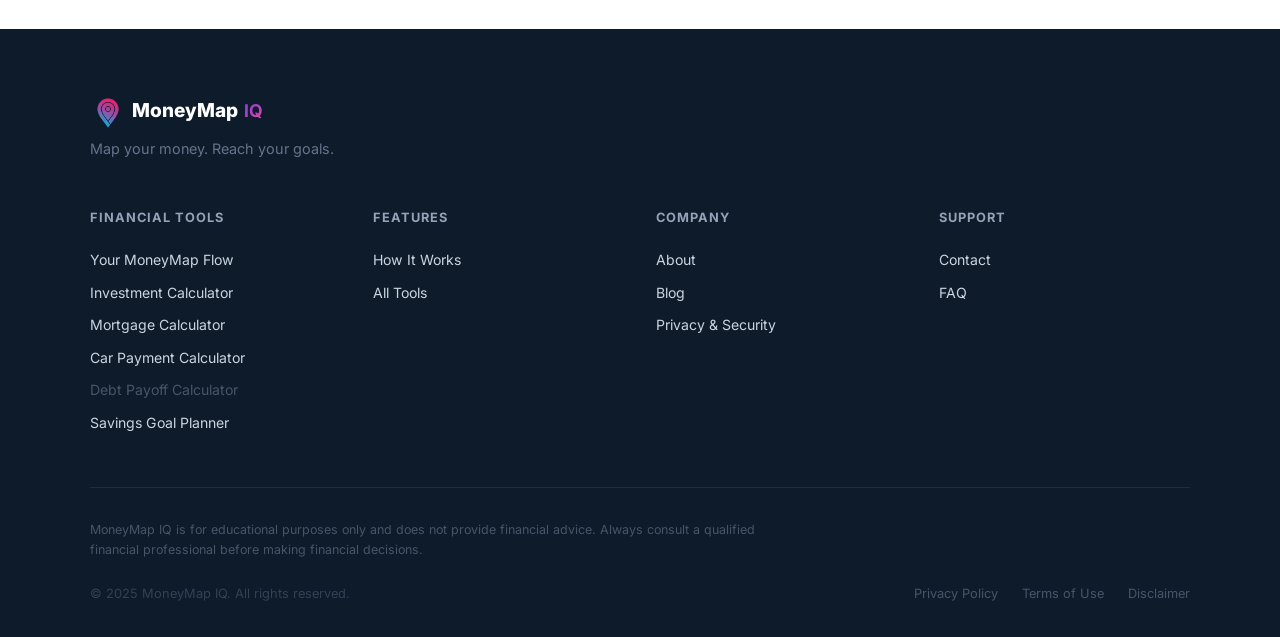
==== commit 32074c2e: "added new tool" ====
--- a/index.html
+++ b/index.html
@@ -4,9 +4,23 @@
     <meta charset="UTF-8" />
     <meta name="viewport" content="width=device-width, initial-scale=1.0" />
     <meta name="description" content="MoneyMap IQ — Map your money. Reach your goals. Smart financial calculators that connect your decisions into a plan." />
+    <meta name="theme-color" content="#0d1b2a" />
+    <meta property="og:title" content="MoneyMap IQ" />
+    <meta property="og:description" content="Map your money. Reach your goals with smart financial calculators." />
+    <meta property="og:url" content="https://moneymap-iq.vercel.app/" />
+    <meta property="og:image" content="https://moneymap-iq.vercel.app/assets/social/moneymap-iq.png" />
+    <meta property="og:image:width" content="1200" />
+    <meta property="og:image:height" content="630" />
+    <meta property="og:site_name" content="MoneyMap IQ" />
+    <meta property="og:type" content="website" />
+    <meta name="twitter:card" content="summary_large_image" />
+    <meta name="twitter:title" content="MoneyMap IQ" />
+    <meta name="twitter:description" content="Map your money. Reach your goals with smart financial calculators." />
+    <meta name="twitter:image" content="https://moneymap-iq.vercel.app/assets/social/moneymap-iq.png" />
     <title>MoneyMap IQ — Map Your Money. Reach Your Goals.</title>
     <link rel="stylesheet" href="style.css" />
-<link rel="icon" type="image/png" href="logo.png" />
+    <link rel="icon" type="image/png" href="logo.png" />
+    <link rel="apple-touch-icon" href="logo.png" />
     <link href="https://fonts.googleapis.com/css2?family=Inter:wght@400;500;600;700;800&display=swap" rel="stylesheet" />
   </head>
   <body>
@@ -30,13 +44,13 @@
               <span class="menu-icon-close">✕</span>
             </button>
             <div class="dropdown-panel">
-              <div class="dropdown-section">
-                <h4>Tools</h4>
+            <div class="dropdown-section">
+              <h4>Tools</h4>
+                <a href="calculators/moneymap-flow/index.html">Your MoneyMap Flow</a>
                 <a href="calculators/investment/index.html">Investment Calculator</a>
                 <a href="calculators/mortgage/index.html">Mortgage Calculator</a>
                 <a href="calculators/car/index.html">Car Payment Calculator</a>
                 <span class="dropdown-coming">Debt Payoff Calculator <em>Coming Soon</em></span>
-                <span class="dropdown-coming">Retirement Calculator <em>Coming Soon</em></span>
                 <a href="calculators/savings/index.html">Savings Goal Planner</a>
               </div>
               <div class="dropdown-divider"></div>
@@ -101,6 +115,15 @@
         </div>
         <div class="card-grid">
 
+          <a href="calculators/moneymap-flow/index.html" class="calc-card available">
+            <div class="card-icon">🧭</div>
+            <div class="card-content">
+              <h3>Your MoneyMap Flow</h3>
+              <p>Answer a few questions and find your next best money move</p>
+            </div>
+            <div class="card-arrow">→</div>
+          </a>
+
           <a href="calculators/investment/index.html" class="calc-card available">
             <div class="card-icon">📈</div>
             <div class="card-content">
@@ -133,15 +156,6 @@
             <div class="card-content">
               <h3>Debt Payoff Calculator</h3>
               <p>Create a plan to eliminate credit card and loan debt faster</p>
-            </div>
-            <div class="card-badge">Coming Soon</div>
-          </a>
-
-          <a href="#" class="calc-card coming-soon">
-            <div class="card-icon">🏖️</div>
-            <div class="card-content">
-              <h3>Retirement Calculator</h3>
-              <p>Plan how much you need to save for a comfortable retirement</p>
             </div>
             <div class="card-badge">Coming Soon</div>
           </a>
@@ -259,18 +273,18 @@
 
           <div class="footer-col">
             <h4>Financial Tools</h4>
+            <a href="calculators/moneymap-flow/index.html">Your MoneyMap Flow</a>
             <a href="calculators/investment/index.html">Investment Calculator</a>
             <a href="calculators/mortgage/index.html">Mortgage Calculator</a>
             <a href="calculators/car/index.html">Car Payment Calculator</a>
             <span class="footer-coming">Debt Payoff Calculator</span>
-            <span class="footer-coming">Retirement Calculator</span>
             <a href="calculators/savings/index.html">Savings Goal Planner</a>
           </div>
 
           <div class="footer-col">
             <h4>Features</h4>
             <a href="#how-it-works">How It Works</a>
-            <a href="#calculators">All Calculators</a>
+            <a href="#calculators">All Tools</a>
           </div>
 
           <div class="footer-col">
@@ -325,4 +339,4 @@
     </script>
 
   </body>
-</html>+</html>
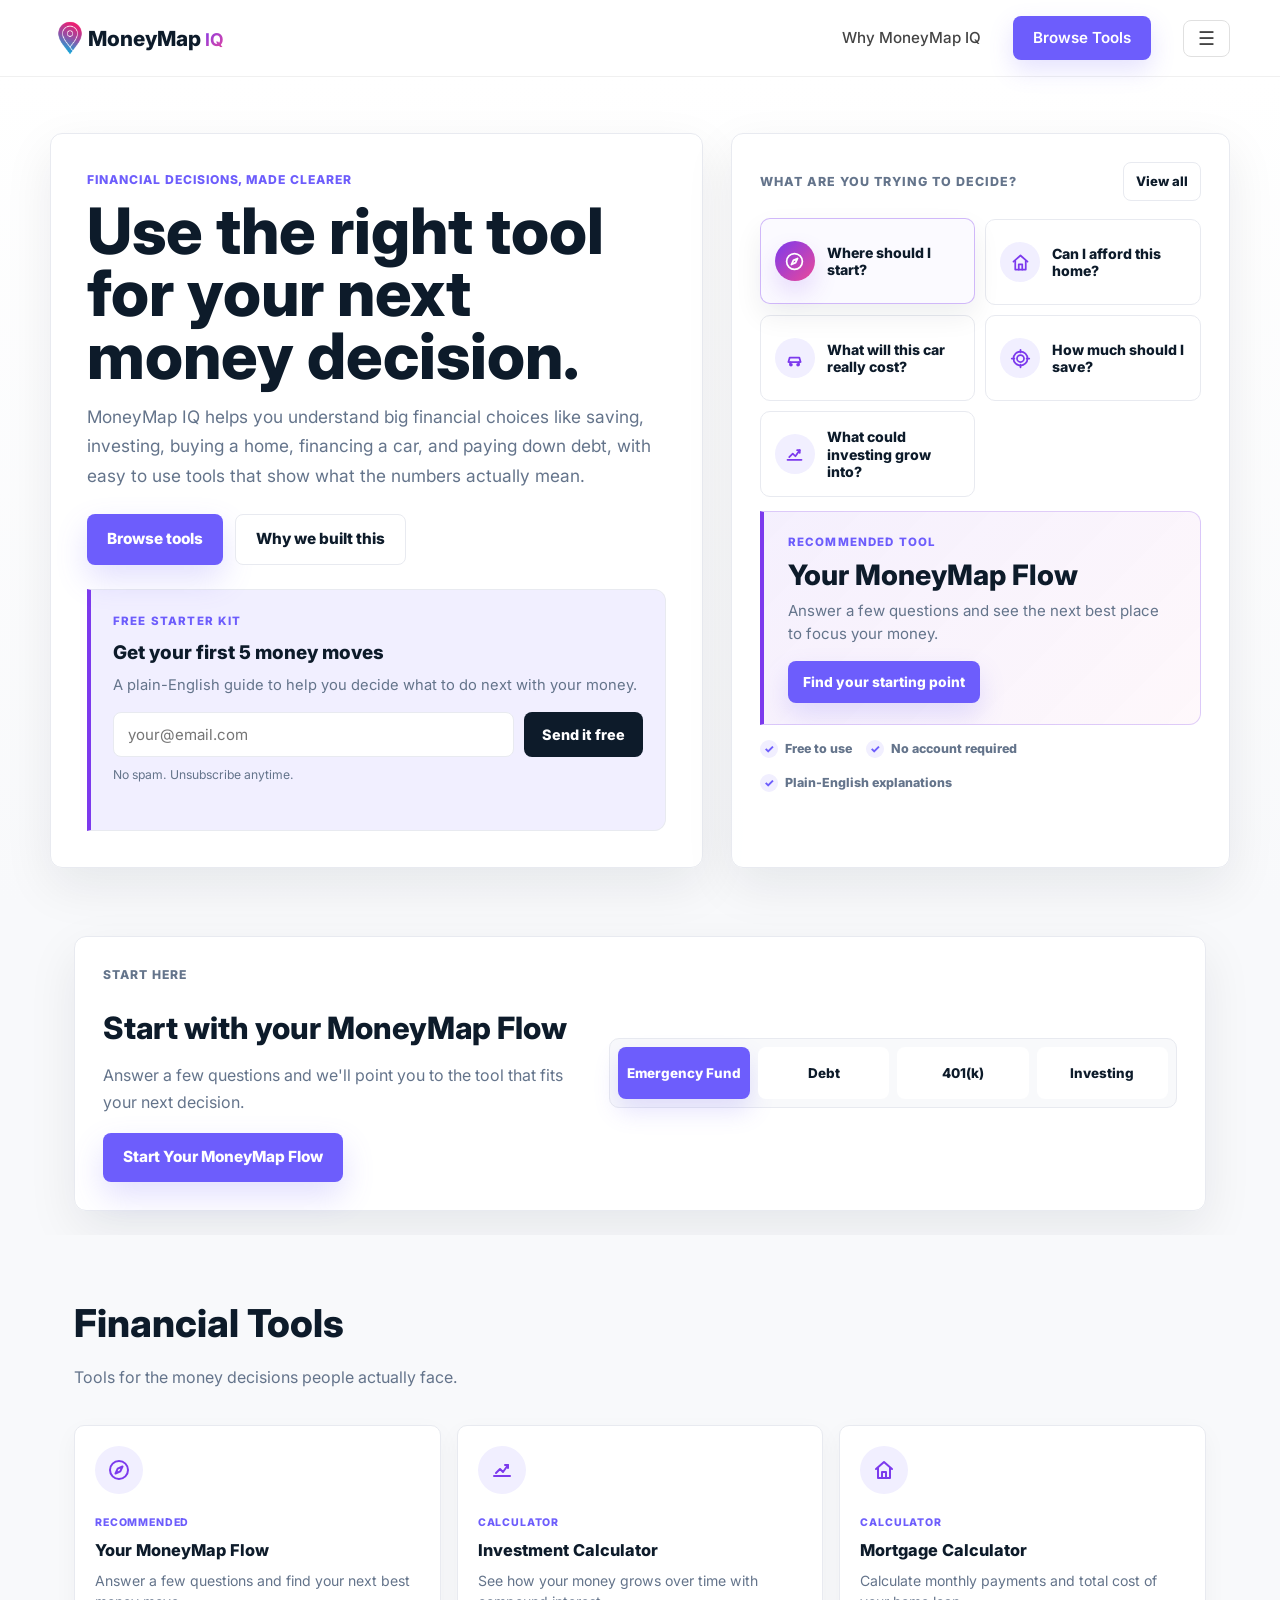
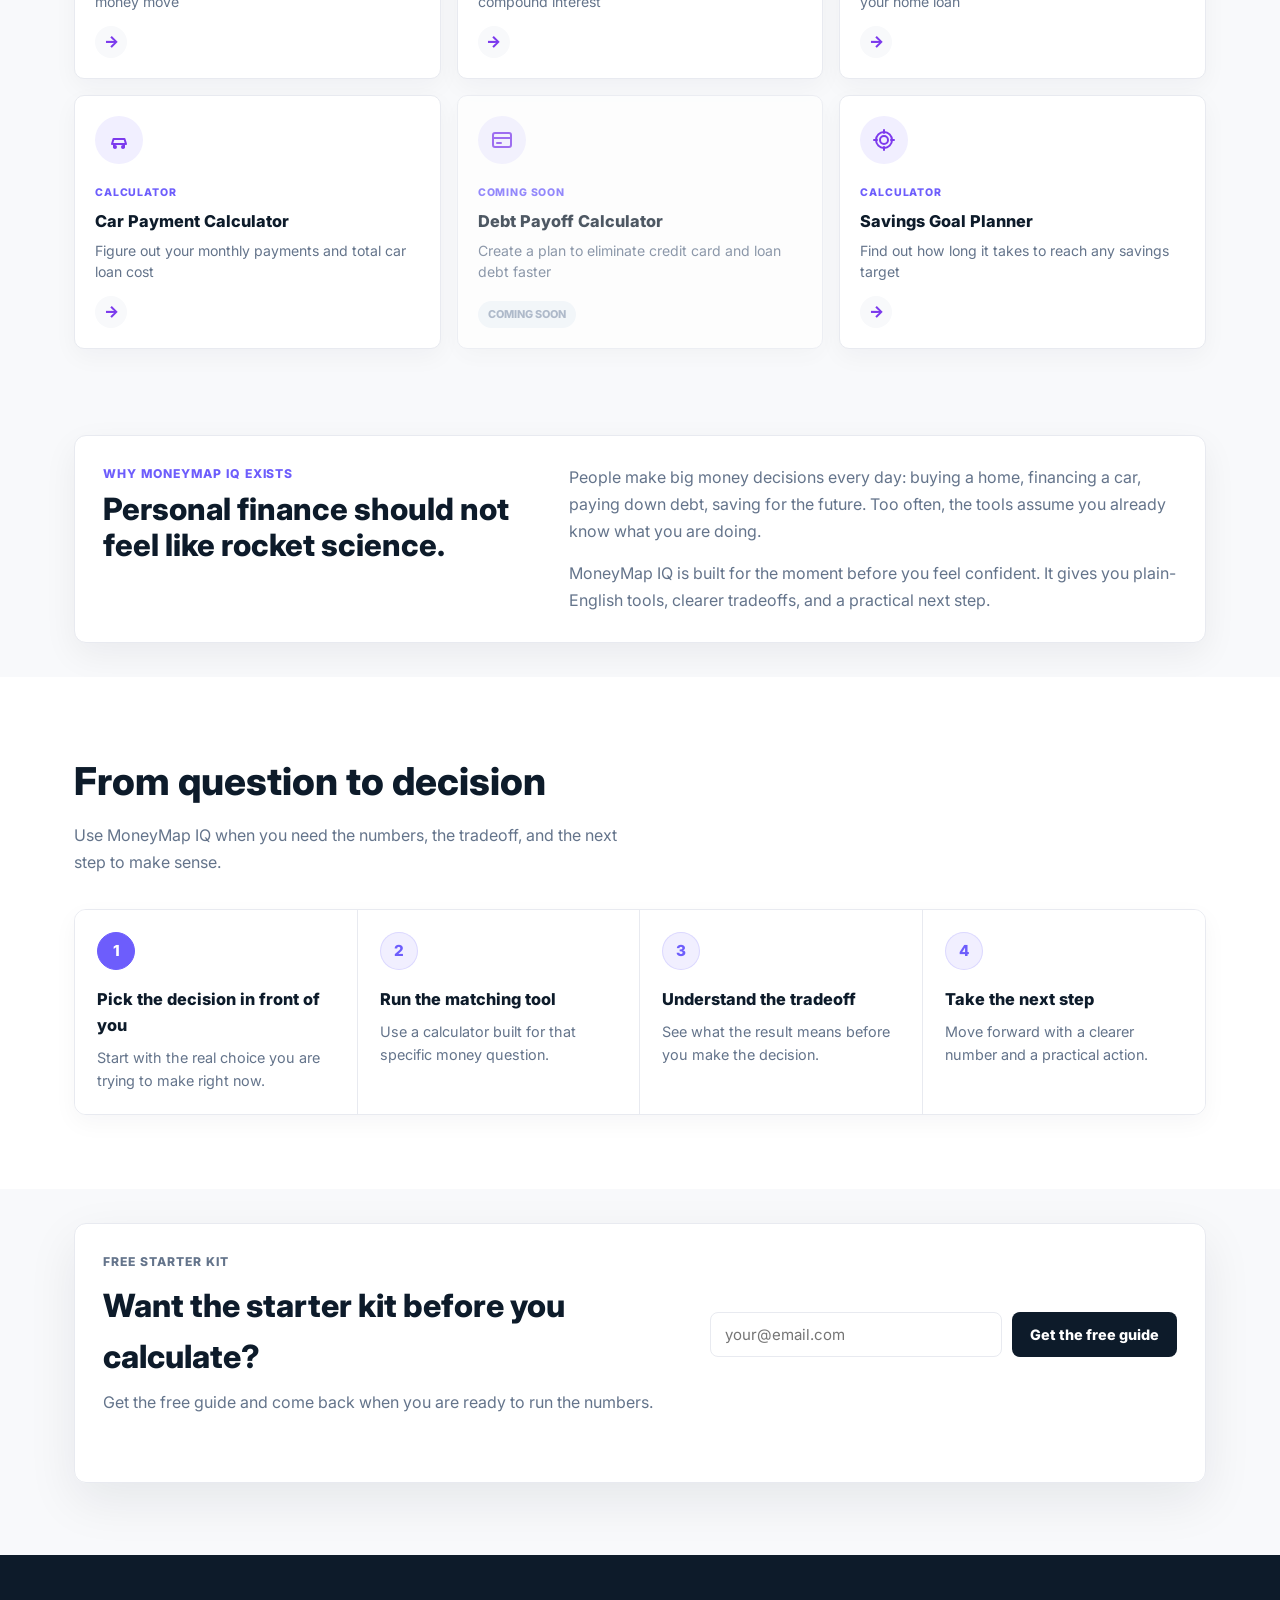
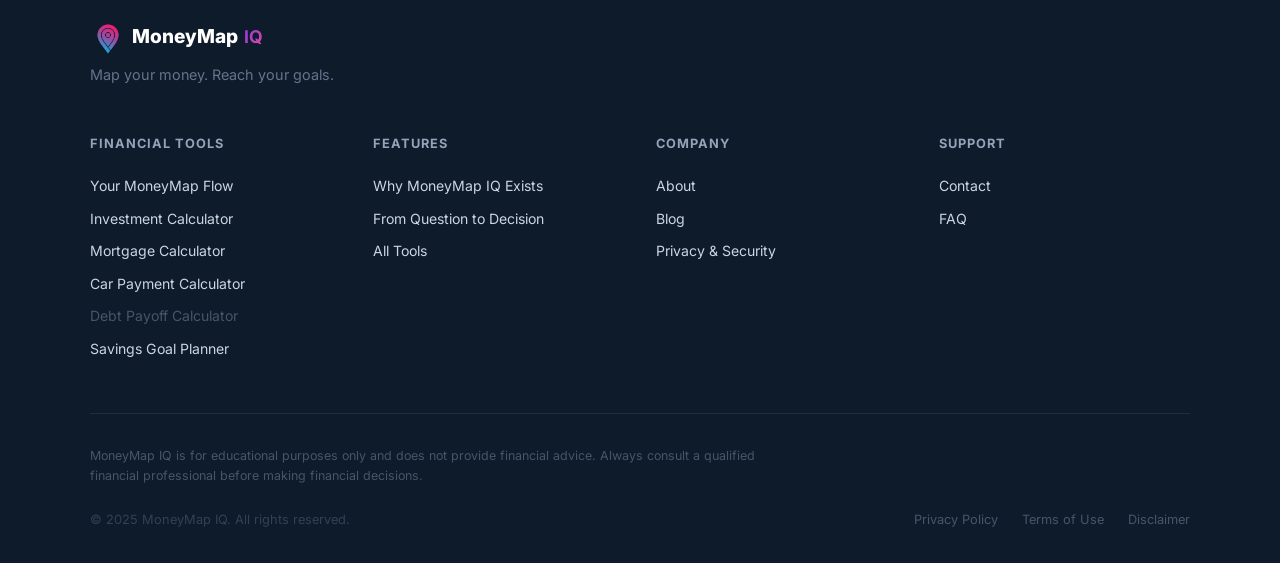
==== commit 0f4a769e: "homepage refresh" ====
--- a/index.html
+++ b/index.html
@@ -3,10 +3,10 @@
   <head>
     <meta charset="UTF-8" />
     <meta name="viewport" content="width=device-width, initial-scale=1.0" />
-    <meta name="description" content="MoneyMap IQ — Map your money. Reach your goals. Smart financial calculators that connect your decisions into a plan." />
+    <meta name="description" content="MoneyMap IQ helps you use the right financial tool for big money decisions like saving, investing, buying a home, financing a car, and paying down debt." />
     <meta name="theme-color" content="#0d1b2a" />
     <meta property="og:title" content="MoneyMap IQ" />
-    <meta property="og:description" content="Map your money. Reach your goals with smart financial calculators." />
+    <meta property="og:description" content="Use the right financial tool for your next money decision." />
     <meta property="og:url" content="https://moneymap-iq.vercel.app/" />
     <meta property="og:image" content="https://moneymap-iq.vercel.app/assets/social/moneymap-iq.png" />
     <meta property="og:image:width" content="1200" />
@@ -15,9 +15,9 @@
     <meta property="og:type" content="website" />
     <meta name="twitter:card" content="summary_large_image" />
     <meta name="twitter:title" content="MoneyMap IQ" />
-    <meta name="twitter:description" content="Map your money. Reach your goals with smart financial calculators." />
+    <meta name="twitter:description" content="Use the right financial tool for your next money decision." />
     <meta name="twitter:image" content="https://moneymap-iq.vercel.app/assets/social/moneymap-iq.png" />
-    <title>MoneyMap IQ — Map Your Money. Reach Your Goals.</title>
+    <title>MoneyMap IQ — Financial Decisions, Made Clearer</title>
     <link rel="stylesheet" href="style.css" />
     <link rel="icon" type="image/png" href="logo.png" />
     <link rel="apple-touch-icon" href="logo.png" />
@@ -36,8 +36,8 @@
           </div>
         </div>
         <div class="nav-links">
-          <a href="#how-it-works" class="nav-text-link">How It Works</a>
-          <a href="#calculators" class="nav-cta nav-cta-desktop">Start Planning</a>
+          <a href="#why-moneymap" class="nav-text-link">Why MoneyMap IQ</a>
+          <a href="#calculators" class="nav-cta nav-cta-desktop">Browse Tools</a>
           <div class="nav-dropdown">
             <button class="nav-menu-btn" aria-label="Menu" onclick="toggleDropdown()">
               <span class="menu-icon-open">☰</span>
@@ -56,7 +56,7 @@
               <div class="dropdown-divider"></div>
               <div class="dropdown-section">
                 <h4>Learn</h4>
-                <a href="#how-it-works">How MoneyMap IQ Works</a>
+                <a href="#why-moneymap">Why MoneyMap IQ Exists</a>
                 <span class="dropdown-coming">How the Calculators Work <em>Coming Soon</em></span>
               </div>
               <div class="dropdown-divider"></div>
@@ -73,51 +73,158 @@
 
     <!-- HERO -->
     <section class="hero">
-      <div class="hero-inner">
-        <div class="hero-badge">🗺️ Smart Financial Planning</div>
-        <h1 class="hero-title">
-          Map your money.<br />
-          <span class="gradient-text">Reach your goals.</span>
-        </h1>
-        <p class="hero-subtitle">
-          MoneyMap IQ connects your financial decisions into a clear, guided plan.
-          Start with any tool — we'll map out what to do next.
-        </p>
-        <div class="hero-ctas">
-          <a href="#how-it-works" class="btn-secondary">How It Works</a>
-          <a href="#calculators" class="btn-primary">Start Planning →</a>
-        </div>
-        <div class="hero-stats">
-          <div class="stat">
-            <strong>6</strong>
-            <span>Tools</span>
-          </div>
-          <div class="stat-divider"></div>
-          <div class="stat">
-            <strong>100%</strong>
-            <span>Free</span>
-          </div>
-          <div class="stat-divider"></div>
-          <div class="stat">
-            <strong>NO</strong>
-            <span>Signups Required</span>
+      <div class="hero-shell">
+        <div class="hero-copy-panel">
+          <p class="hero-eyebrow">Financial decisions, made clearer</p>
+          <h1 class="hero-title">Use the right tool for your next money decision.</h1>
+          <p class="hero-subtitle">
+            MoneyMap IQ helps you understand big financial choices like saving, investing, buying a home, financing a car, and paying down debt, with easy to use tools that show what the numbers actually mean.
+          </p>
+          <div class="hero-ctas">
+            <a href="#calculators" class="btn-primary">Browse tools</a>
+            <a href="#why-moneymap" class="btn-secondary">Why we built this</a>
+          </div>
+
+          <div class="email-capture-strip hero-capture-card">
+            <p class="capture-eyebrow">Free Starter Kit</p>
+            <h2 class="capture-headline">Get your first 5 money moves</h2>
+            <p class="capture-sub">A plain-English guide to help you decide what to do next with your money.</p>
+            <div class="capture-row">
+              <input type="email" id="hero-email" placeholder="your@email.com" autocomplete="email" />
+              <button onclick="handleHeroSubmit()">Send it free</button>
+            </div>
+            <p class="capture-reassurance">No spam. Unsubscribe anytime.</p>
+            <p id="hero-msg" class="capture-msg"></p>
+          </div>
+        </div>
+
+        <div class="hero-preview-panel decision-hub" aria-label="MoneyMap IQ decision hub preview">
+          <div class="preview-topline">
+            <span>What are you trying to decide?</span>
+            <a href="#calculators">View all</a>
+          </div>
+
+          <div class="decision-grid">
+            <button class="decision-card is-active" type="button" data-decision-card>
+              <span class="decision-icon" aria-hidden="true">
+                <svg viewBox="0 0 24 24"><circle cx="12" cy="12" r="9"/><path d="M15.5 8.5l-2.2 4.8-4.8 2.2 2.2-4.8 4.8-2.2z"/></svg>
+              </span>
+              <span>Where should I start?</span>
+            </button>
+
+            <button class="decision-card" type="button" data-decision-card>
+              <span class="decision-icon" aria-hidden="true">
+                <svg viewBox="0 0 24 24"><path d="M4 11l8-7 8 7"/><path d="M6 10v10h12V10"/><path d="M10 20v-6h4v6"/></svg>
+              </span>
+              <span>Can I afford this home?</span>
+            </button>
+
+            <button class="decision-card" type="button" data-decision-card>
+              <span class="decision-icon" aria-hidden="true">
+                <svg viewBox="0 0 24 24"><path d="M6 16h12"/><path d="M5 16l1.5-5h11L19 16"/><path d="M7 16v3"/><path d="M17 16v3"/><circle cx="8" cy="19" r="1"/><circle cx="16" cy="19" r="1"/></svg>
+              </span>
+              <span>What will this car really cost?</span>
+            </button>
+
+            <button class="decision-card" type="button" data-decision-card>
+              <span class="decision-icon" aria-hidden="true">
+                <svg viewBox="0 0 24 24"><circle cx="12" cy="12" r="8"/><circle cx="12" cy="12" r="4"/><path d="M12 2v3M12 19v3M2 12h3M19 12h3"/></svg>
+              </span>
+              <span>How much should I save?</span>
+            </button>
+
+            <button class="decision-card" type="button" data-decision-card>
+              <span class="decision-icon" aria-hidden="true">
+                <svg viewBox="0 0 24 24"><path d="M4 18h16"/><path d="M6 15l4-4 3 3 5-7"/><path d="M15 7h3v3"/></svg>
+              </span>
+              <span>What could investing grow into?</span>
+            </button>
+          </div>
+
+          <div class="decision-result-shell" aria-live="polite">
+            <article class="decision-result is-active" data-decision-result>
+              <p class="decision-result-label">Recommended tool</p>
+              <h2>Your MoneyMap Flow</h2>
+              <p>Answer a few questions and see the next best place to focus your money.</p>
+              <a href="calculators/moneymap-flow/index.html">Find your starting point</a>
+            </article>
+
+            <article class="decision-result" data-decision-result>
+              <p class="decision-result-label">Recommended tool</p>
+              <h2>Mortgage Calculator</h2>
+              <p>Estimate the monthly payment, cash to close, PMI, taxes, and insurance before you shop.</p>
+              <a href="calculators/mortgage/index.html">Estimate monthly payment</a>
+            </article>
+
+            <article class="decision-result" data-decision-result>
+              <p class="decision-result-label">Recommended tool</p>
+              <h2>Car Payment Calculator</h2>
+              <p>Look past the sticker price and compare the full monthly cost of financing a car.</p>
+              <a href="calculators/car/index.html">See total car cost</a>
+            </article>
+
+            <article class="decision-result" data-decision-result>
+              <p class="decision-result-label">Recommended tool</p>
+              <h2>Savings Goal Planner</h2>
+              <p>Turn a goal into a monthly savings target and timeline you can actually use.</p>
+              <a href="calculators/savings/index.html">Build a savings plan</a>
+            </article>
+
+            <article class="decision-result" data-decision-result>
+              <p class="decision-result-label">Recommended tool</p>
+              <h2>Investment Calculator</h2>
+              <p>See how starting amount, contributions, and time can change the future value of your money.</p>
+              <a href="calculators/investment/index.html">Project investment growth</a>
+            </article>
+          </div>
+
+          <div class="hero-trust-row">
+            <span><i aria-hidden="true">✓</i> Free to use</span>
+            <span><i aria-hidden="true">✓</i> No account required</span>
+            <span><i aria-hidden="true">✓</i> Plain-English explanations</span>
           </div>
         </div>
       </div>
     </section>
 
-    <!-- CALCULATORS -->
+    <!-- FEATURED FLOW -->
+    <section class="featured-flow">
+      <div class="section-inner">
+        <div class="featured-flow-card">
+          <div class="featured-flow-copy">
+            <p class="section-eyebrow">Start here</p>
+            <h2>Start with your MoneyMap Flow</h2>
+            <p>Answer a few questions and we'll point you to the tool that fits your next decision.</p>
+            <a href="calculators/moneymap-flow/index.html" class="btn-primary">Start Your MoneyMap Flow</a>
+          </div>
+          <div class="featured-roadmap" aria-label="Mini roadmap">
+            <span>Emergency Fund</span>
+            <i aria-hidden="true"></i>
+            <span>Debt</span>
+            <i aria-hidden="true"></i>
+            <span>401(k)</span>
+            <i aria-hidden="true"></i>
+            <span>Investing</span>
+          </div>
+        </div>
+      </div>
+    </section>
+
+    <!-- TOOLS -->
     <section class="calculators" id="calculators">
       <div class="section-inner">
         <div class="section-header">
           <h2>Financial Tools</h2>
-          <p>Six powerful tools that work together to guide your financial journey</p>
+          <p>Tools for the money decisions people actually face.</p>
         </div>
         <div class="card-grid">
 
           <a href="calculators/moneymap-flow/index.html" class="calc-card available">
-            <div class="card-icon">🧭</div>
+            <div class="card-icon" aria-hidden="true">
+              <svg viewBox="0 0 24 24"><circle cx="12" cy="12" r="9"/><path d="M15.5 8.5l-2.2 4.8-4.8 2.2 2.2-4.8 4.8-2.2z"/></svg>
+            </div>
             <div class="card-content">
+              <span class="card-kicker">Recommended</span>
               <h3>Your MoneyMap Flow</h3>
               <p>Answer a few questions and find your next best money move</p>
             </div>
@@ -125,8 +232,11 @@
           </a>
 
           <a href="calculators/investment/index.html" class="calc-card available">
-            <div class="card-icon">📈</div>
+            <div class="card-icon" aria-hidden="true">
+              <svg viewBox="0 0 24 24"><path d="M4 18h16"/><path d="M6 15l4-4 3 3 5-7"/><path d="M15 7h3v3"/></svg>
+            </div>
             <div class="card-content">
+              <span class="card-kicker">Calculator</span>
               <h3>Investment Calculator</h3>
               <p>See how your money grows over time with compound interest</p>
             </div>
@@ -134,8 +244,11 @@
           </a>
 
           <a href="calculators/mortgage/index.html" class="calc-card available">
-            <div class="card-icon">🏠</div>
+            <div class="card-icon" aria-hidden="true">
+              <svg viewBox="0 0 24 24"><path d="M4 11l8-7 8 7"/><path d="M6 10v10h12V10"/><path d="M10 20v-6h4v6"/></svg>
+            </div>
             <div class="card-content">
+              <span class="card-kicker">Calculator</span>
               <h3>Mortgage Calculator</h3>
               <p>Calculate monthly payments and total cost of your home loan</p>
             </div>
@@ -143,8 +256,11 @@
           </a>
 
           <a href="calculators/car/index.html" class="calc-card available">
-            <div class="card-icon">🚗</div>
+            <div class="card-icon" aria-hidden="true">
+              <svg viewBox="0 0 24 24"><path d="M6 16h12"/><path d="M5 16l1.5-5h11L19 16"/><path d="M7 16v3"/><path d="M17 16v3"/><circle cx="8" cy="19" r="1"/><circle cx="16" cy="19" r="1"/></svg>
+            </div>
             <div class="card-content">
+              <span class="card-kicker">Calculator</span>
               <h3>Car Payment Calculator</h3>
               <p>Figure out your monthly payments and total car loan cost</p>
             </div>
@@ -152,8 +268,11 @@
           </a>
 
           <a href="#" class="calc-card coming-soon">
-            <div class="card-icon">💳</div>
+            <div class="card-icon" aria-hidden="true">
+              <svg viewBox="0 0 24 24"><rect x="3" y="5" width="18" height="14" rx="2"/><path d="M3 10h18"/><path d="M7 15h4"/></svg>
+            </div>
             <div class="card-content">
+              <span class="card-kicker">Coming soon</span>
               <h3>Debt Payoff Calculator</h3>
               <p>Create a plan to eliminate credit card and loan debt faster</p>
             </div>
@@ -161,8 +280,11 @@
           </a>
 
           <a href="calculators/savings/index.html" class="calc-card available">
-            <div class="card-icon">🎯</div>
+            <div class="card-icon" aria-hidden="true">
+              <svg viewBox="0 0 24 24"><circle cx="12" cy="12" r="8"/><circle cx="12" cy="12" r="4"/><path d="M12 2v3M12 19v3M2 12h3M19 12h3"/></svg>
+            </div>
             <div class="card-content">
+              <span class="card-kicker">Calculator</span>
               <h3>Savings Goal Planner</h3>
               <p>Find out how long it takes to reach any savings target</p>
             </div>
@@ -173,82 +295,77 @@
       </div>
     </section>
 
-    <!-- HOW IT WORKS -->
-    <section class="how-it-works" id="how-it-works">
+    <!-- WHY MONEYMAP IQ EXISTS -->
+    <section class="why-moneymap" id="why-moneymap">
+      <div class="section-inner">
+        <div class="why-card">
+          <div>
+            <p class="section-eyebrow">Why MoneyMap IQ exists</p>
+            <h2>Personal finance should not feel like rocket science.</h2>
+          </div>
+          <div class="why-copy">
+            <p>People make big money decisions every day: buying a home, financing a car, paying down debt, saving for the future. Too often, the tools assume you already know what you are doing.</p>
+            <p>MoneyMap IQ is built for the moment before you feel confident. It gives you plain-English tools, clearer tradeoffs, and a practical next step.</p>
+          </div>
+        </div>
+      </div>
+    </section>
+
+    <!-- DECISION PROCESS -->
+    <section class="how-it-works decision-process" id="decision-process">
       <div class="section-inner">
         <div class="section-header">
-          <h2>How MoneyMap IQ Works</h2>
-          <p>Unlike regular calculators, our tools connect — guiding you from one decision to the next</p>
+          <h2>From question to decision</h2>
+          <p>Use MoneyMap IQ when you need the numbers, the tradeoff, and the next step to make sense.</p>
         </div>
         <div class="steps">
           <div class="step">
             <div class="step-number">1</div>
             <div class="step-content">
-              <h3>Pick a Calculator</h3>
-              <p>Start anywhere — whether you're planning a home purchase, paying off debt, or growing your investments.</p>
-            </div>
-          </div>
-          <div class="step-arrow">→</div>
+              <h3>Pick the decision in front of you</h3>
+              <p>Start with the real choice you are trying to make right now.</p>
+            </div>
+          </div>
           <div class="step">
             <div class="step-number">2</div>
             <div class="step-content">
-              <h3>Get Your Answer</h3>
-              <p>Enter your numbers and instantly see results with clear, plain-English explanations of what they mean.</p>
-            </div>
-          </div>
-          <div class="step-arrow">→</div>
+              <h3>Run the matching tool</h3>
+              <p>Use a calculator built for that specific money question.</p>
+            </div>
+          </div>
           <div class="step">
             <div class="step-number">3</div>
             <div class="step-content">
-              <h3>Follow the Path</h3>
-              <p>MoneyMap IQ suggests your next financial step — automatically connecting your decisions into a complete plan.</p>
+              <h3>Understand the tradeoff</h3>
+              <p>See what the result means before you make the decision.</p>
+            </div>
+          </div>
+          <div class="step">
+            <div class="step-number">4</div>
+            <div class="step-content">
+              <h3>Take the next step</h3>
+              <p>Move forward with a clearer number and a practical action.</p>
             </div>
           </div>
         </div>
       </div>
     </section>
 
-    <!-- EXAMPLE FLOW -->
-    <section class="flow-section">
+    <!-- FINAL CTA -->
+    <section class="final-cta footer-capture">
       <div class="section-inner">
-        <div class="section-header">
-          <h2>See It in Action</h2>
-          <p>Here's how MoneyMap IQ guides a real financial journey</p>
-        </div>
-        <div class="flow-cards">
-          <div class="flow-card">
-            <div class="flow-icon">🏠</div>
-            <h4>Mortgage Calculator</h4>
-            <p>You calculate a $400k home needs $80k down payment</p>
-          </div>
-          <div class="flow-connector">
-            <div class="flow-arrow">→</div>
-            <p class="flow-label">MoneyMap IQ suggests</p>
-          </div>
-          <div class="flow-card">
-            <div class="flow-icon">🎯</div>
-            <h4>Savings Planner</h4>
-            <p>Save $1,500/month to reach $80k in 4.5 years</p>
-          </div>
-          <div class="flow-connector">
-            <div class="flow-arrow">→</div>
-            <p class="flow-label">MoneyMap IQ suggests</p>
-          </div>
-          <div class="flow-card">
-            <div class="flow-icon">📈</div>
-            <h4>Investment Calculator</h4>
-            <p>Invest your extra $500/month and grow $47k in 4 years</p>
-          </div>
-        </div>
-      </div>
-    </section>
-
-    <!-- FINAL CTA -->
-    <section class="final-cta">
-      <div class="section-inner">
-        <h2>Start mapping your financial future</h2>
-        <p>Free. No signup. No fluff. Just smart financial planning.</p>
-        <a href="#calculators" class="btn-primary btn-large">Get Started →</a>
+        <div class="final-cta-card">
+          <div>
+            <p class="section-eyebrow">Free Starter Kit</p>
+            <h2>Want the starter kit before you calculate?</h2>
+            <p>Get the free guide and come back when you are ready to run the numbers.</p>
+          </div>
+          <div class="capture-row">
+            <input type="email" id="footer-email" placeholder="your@email.com" autocomplete="email" />
+            <button onclick="handleFooterSubmit()">Get the free guide</button>
+          </div>
+          <p id="footer-msg" class="capture-msg"></p>
+        </div>
       </div>
     </section>
 
@@ -283,7 +400,8 @@
 
           <div class="footer-col">
             <h4>Features</h4>
-            <a href="#how-it-works">How It Works</a>
+            <a href="#why-moneymap">Why MoneyMap IQ Exists</a>
+            <a href="#decision-process">From Question to Decision</a>
             <a href="#calculators">All Tools</a>
           </div>
 
@@ -318,8 +436,59 @@
       </div>
     </footer>
 
+    <script src="js/email-capture.js"></script>
+
     <!-- Dropdown menu script -->
     <script>
+      function initDecisionHub() {
+        var cards = Array.prototype.slice.call(document.querySelectorAll('[data-decision-card]'));
+        var results = Array.prototype.slice.call(document.querySelectorAll('[data-decision-result]'));
+
+        if (!cards.length || !results.length) {
+          return;
+        }
+
+        var activeIndex = 0;
+        var timer = null;
+        var reduceMotion = window.matchMedia && window.matchMedia('(prefers-reduced-motion: reduce)').matches;
+
+        function showDecision(index) {
+          activeIndex = index;
+          cards.forEach(function(card, cardIndex) {
+            card.classList.toggle('is-active', cardIndex === activeIndex);
+          });
+          results.forEach(function(result, resultIndex) {
+            result.classList.toggle('is-active', resultIndex === activeIndex);
+          });
+        }
+
+        function showNextDecision() {
+          showDecision((activeIndex + 1) % cards.length);
+        }
+
+        function restartTimer() {
+          if (reduceMotion) {
+            return;
+          }
+          if (timer) {
+            clearInterval(timer);
+          }
+          timer = window.setInterval(showNextDecision, 2400);
+        }
+
+        cards.forEach(function(card, index) {
+          card.addEventListener('click', function() {
+            showDecision(index);
+            restartTimer();
+          });
+        });
+
+        showDecision(0);
+        restartTimer();
+      }
+
+      document.addEventListener('DOMContentLoaded', initDecisionHub);
+
       function toggleDropdown() {
         document.querySelector('.nav-dropdown').classList.toggle('open');
       }
--- a/style.css
+++ b/style.css
@@ -7,7 +7,7 @@
 
 body {
   font-family: 'Inter', -apple-system, BlinkMacSystemFont, sans-serif;
-  background-color: #ffffff;
+  background-color: #f8f9fb;
   color: #0D1B2A;
   line-height: 1.6;
 }
@@ -29,7 +29,7 @@
 }
 
 .nav-inner {
-  max-width: 1100px;
+  max-width: 1180px;
   margin: 0 auto;
   display: flex;
   justify-content: space-between;
@@ -84,17 +84,19 @@
 }
 
 .nav-cta {
-  background: linear-gradient(135deg, #7C3AED, #EC4899);
+  background: #6d5dfc;
   color: white !important;
   padding: 10px 20px;
   border-radius: 8px;
   font-weight: 600 !important;
-  transition: opacity 0.2s !important;
+  box-shadow: 0 10px 24px rgba(109, 93, 252, 0.18);
+  transition: opacity 0.2s, transform 0.2s !important;
 }
 
 .nav-cta:hover {
   opacity: 0.9;
   color: white !important;
+  transform: translateY(-1px);
 }
 
 .nav-text-link {
@@ -226,396 +228,733 @@
 
 /* ── HERO ─────────────────────────────────────── */
 .hero {
-  background: linear-gradient(135deg, #0D1B2A 0%, #1a1a3e 50%, #0D1B2A 100%);
-  padding: 100px 24px;
-  text-align: center;
-  position: relative;
-  overflow: hidden;
-}
-
-.hero::before {
-  content: '';
-  position: absolute;
-  top: -50%;
-  left: -50%;
-  width: 200%;
-  height: 200%;
-  background: radial-gradient(ellipse at center, #7C3AED15 0%, transparent 60%);
-  pointer-events: none;
-}
-
-.hero-inner {
-  max-width: 800px;
+  background:
+    linear-gradient(180deg, #ffffff 0%, #f8f9fb 100%);
+  padding: 56px 24px 34px;
+}
+
+.hero-shell {
+  max-width: 1180px;
   margin: 0 auto;
-  position: relative;
-  z-index: 1;
-}
-
-.hero-badge {
-  display: inline-block;
-  background: rgba(124, 58, 237, 0.2);
-  border: 1px solid rgba(124, 58, 237, 0.4);
-  color: #a78bfa;
-  padding: 8px 20px;
-  border-radius: 100px;
-  font-size: 0.85rem;
-  font-weight: 600;
-  margin-bottom: 32px;
-  letter-spacing: 0.5px;
+  display: grid;
+  grid-template-columns: minmax(0, 1.02fr) minmax(360px, 0.78fr);
+  gap: 28px;
+  align-items: stretch;
+}
+
+.hero-copy-panel,
+.hero-preview-panel,
+.featured-flow-card,
+.final-cta-card {
+  border: 1px solid #e8eaf0;
+  border-radius: 12px;
+  background: rgba(255, 255, 255, 0.94);
+  box-shadow: 0 18px 50px rgba(15, 23, 42, 0.08);
+}
+
+.hero-copy-panel {
+  padding: 36px;
+}
+
+.hero-eyebrow,
+.section-eyebrow,
+.card-kicker {
+  color: #6d5dfc;
+  font-size: 0.76rem;
+  font-weight: 800;
+  letter-spacing: 0.08em;
+  text-transform: uppercase;
 }
 
 .hero-title {
-  font-size: 3.5rem;
-  font-weight: 800;
+  max-width: 690px;
+  margin: 10px 0 14px;
+  color: #0D1B2A;
+  font-size: clamp(2.75rem, 5vw, 4.65rem);
+  font-weight: 800;
+  line-height: 0.98;
+  letter-spacing: 0;
+}
+
+.hero-subtitle {
+  max-width: 630px;
+  margin: 0 0 24px;
+  color: #64748b;
+  font-size: 1.08rem;
+  line-height: 1.7;
+}
+
+.hero-ctas {
+  display: flex;
+  gap: 12px;
+  flex-wrap: wrap;
+  margin-bottom: 24px;
+}
+
+.btn-primary,
+.btn-secondary {
+  display: inline-flex;
+  align-items: center;
+  justify-content: center;
+  min-height: 48px;
+  padding: 12px 20px;
+  border-radius: 8px;
+  font-size: 0.96rem;
+  font-weight: 800;
+  transition: opacity 0.2s, transform 0.2s, border-color 0.2s, color 0.2s;
+}
+
+.btn-primary {
+  background: #6d5dfc;
   color: #ffffff;
-  line-height: 1.15;
-  margin-bottom: 24px;
-  letter-spacing: -1px;
-}
-
-.gradient-text {
-  background: linear-gradient(135deg, #7C3AED, #EC4899, #14B8A6);
-  -webkit-background-clip: text;
-  -webkit-text-fill-color: transparent;
-}
-
-.hero-subtitle {
-  font-size: 1.15rem;
-  color: #94a3b8;
-  max-width: 600px;
-  margin: 0 auto 40px;
-  line-height: 1.7;
-}
-
-.hero-ctas {
-  display: flex;
-  gap: 16px;
-  justify-content: center;
-  margin-bottom: 60px;
-  flex-wrap: wrap;
-}
-
-.btn-primary {
-  background: linear-gradient(135deg, #7C3AED, #EC4899);
-  color: white;
-  padding: 14px 28px;
-  border-radius: 10px;
-  font-weight: 600;
-  font-size: 1rem;
+  box-shadow: 0 14px 32px rgba(109, 93, 252, 0.2);
+}
+
+.btn-primary:hover,
+.btn-secondary:hover {
+  opacity: 0.92;
+  transform: translateY(-1px);
+}
+
+.btn-secondary {
+  border: 1px solid #e8eaf0;
+  background: #ffffff;
+  color: #0D1B2A;
+}
+
+.btn-secondary:hover {
+  border-color: #c9bff4;
+  color: #7C3AED;
+}
+
+.hero-capture-card {
+  max-width: 640px;
+  padding: 22px;
+  border: 1px solid #e8eaf0;
+  border-left: 4px solid #7C3AED;
+  border-radius: 0 12px 12px 0;
+  background: #f1efff;
+  text-align: left;
+}
+
+.capture-eyebrow {
+  margin-bottom: 8px;
+  color: #6d5dfc;
+  font-size: 0.72rem;
+  font-weight: 800;
+  letter-spacing: 0.1em;
+  text-transform: uppercase;
+}
+
+.capture-headline {
+  margin-bottom: 6px;
+  color: #0D1B2A;
+  font-size: 1.18rem;
+  font-weight: 800;
+  letter-spacing: 0;
+}
+
+.capture-sub {
+  margin-bottom: 14px;
+  color: #64748b;
+  font-size: 0.92rem;
+}
+
+.capture-row {
+  display: flex;
+  gap: 10px;
+  max-width: 560px;
+  margin-bottom: 8px;
+}
+
+.capture-row input[type="email"] {
+  flex: 1;
+  min-width: 0;
+  padding: 12px 14px;
+  border: 1px solid #e8eaf0;
+  border-radius: 8px;
+  outline: none;
+  background: #ffffff;
+  color: #0D1B2A;
+  font-family: 'Inter', sans-serif;
+  font-size: 0.94rem;
+}
+
+.capture-row input[type="email"]:focus {
+  border-color: #7C3AED;
+  box-shadow: 0 0 0 3px rgba(124, 58, 237, 0.12);
+}
+
+.capture-row button {
+  padding: 12px 18px;
+  border: none;
+  border-radius: 8px;
+  background: #0d1b2a;
+  color: #ffffff;
+  font-family: 'Inter', sans-serif;
+  font-size: 0.9rem;
+  font-weight: 800;
+  white-space: nowrap;
+  cursor: pointer;
   transition: opacity 0.2s, transform 0.2s;
-  display: inline-block;
-}
-
-.btn-primary:hover {
+}
+
+.capture-row button:hover {
   opacity: 0.9;
   transform: translateY(-1px);
 }
 
-.btn-secondary {
-  background: rgba(255, 255, 255, 0.08);
-  color: white;
-  padding: 14px 28px;
+.capture-row button:disabled {
+  opacity: 0.6;
+  cursor: not-allowed;
+  transform: none;
+}
+
+.capture-reassurance {
+  margin-bottom: 4px;
+  color: #64748b;
+  font-size: 0.76rem;
+}
+
+.capture-msg {
+  min-height: 20px;
+  font-size: 0.82rem;
+  font-weight: 700;
+}
+
+.hero-preview-panel {
+  padding: 28px;
+  overflow: hidden;
+}
+
+.preview-topline {
+  display: flex;
+  justify-content: space-between;
+  align-items: center;
+  gap: 14px;
+  margin-bottom: 18px;
+}
+
+.preview-topline span {
+  color: #64748b;
+  font-size: 0.78rem;
+  font-weight: 800;
+  letter-spacing: 0.08em;
+  text-transform: uppercase;
+}
+
+.preview-topline a {
+  padding: 8px 12px;
+  border: 1px solid #e8eaf0;
+  border-radius: 8px;
+  color: #0D1B2A;
+  font-size: 0.82rem;
+  font-weight: 800;
+}
+
+.decision-grid {
+  display: grid;
+  grid-template-columns: repeat(2, minmax(0, 1fr));
+  gap: 10px;
+  margin-bottom: 14px;
+}
+
+.decision-card {
+  min-height: 86px;
+  display: grid;
+  grid-template-columns: auto minmax(0, 1fr);
+  gap: 12px;
+  align-items: center;
+  padding: 14px;
+  border: 1px solid #e8eaf0;
   border-radius: 10px;
-  font-weight: 600;
-  font-size: 1rem;
-  border: 1px solid rgba(255, 255, 255, 0.15);
-  transition: background 0.2s;
-  display: inline-block;
-}
-
-.btn-secondary:hover {
-  background: rgba(255, 255, 255, 0.15);
-}
-
-.btn-large {
-  padding: 18px 40px;
-  font-size: 1.1rem;
-}
-
-.hero-stats {
-  display: flex;
+  background: #ffffff;
+  color: #0D1B2A;
+  font-family: 'Inter', sans-serif;
+  font-size: 0.88rem;
+  font-weight: 800;
+  line-height: 1.25;
+  text-align: left;
+  cursor: pointer;
+  transition: border-color 180ms ease, box-shadow 180ms ease, transform 180ms ease, background 180ms ease;
+}
+
+.decision-card:hover,
+.decision-card.is-active {
+  border-color: rgba(124, 58, 237, 0.34);
+  background: #fbfaff;
+  box-shadow: 0 12px 28px rgba(15, 23, 42, 0.07);
+}
+
+.decision-card.is-active {
+  transform: translateY(-1px);
+}
+
+.decision-icon {
+  width: 40px;
+  height: 40px;
+  display: inline-flex;
+  align-items: center;
   justify-content: center;
-  align-items: center;
-  gap: 40px;
-}
-
-.stat {
+  border-radius: 999px;
+  background: #f1efff;
+  color: #7C3AED;
+}
+
+.decision-card.is-active .decision-icon {
+  background: linear-gradient(135deg, #7C3AED, #EC4899);
+  color: #ffffff;
+  box-shadow: 0 12px 24px rgba(124, 58, 237, 0.16);
+}
+
+.decision-icon svg {
+  width: 21px;
+  height: 21px;
+  fill: none;
+  stroke: currentColor;
+  stroke-width: 2;
+  stroke-linecap: round;
+  stroke-linejoin: round;
+}
+
+.decision-result-shell {
+  position: relative;
+  min-height: 214px;
+  margin-bottom: 14px;
+  border: 1px solid rgba(124, 58, 237, 0.22);
+  border-left: 4px solid #7C3AED;
+  border-radius: 0 12px 12px 0;
+  background:
+    linear-gradient(135deg, rgba(124, 58, 237, 0.08), rgba(236, 72, 153, 0.04)),
+    #ffffff;
+  overflow: hidden;
+}
+
+.decision-result {
+  position: absolute;
+  inset: 0;
   display: flex;
   flex-direction: column;
-  align-items: center;
-  gap: 4px;
-}
-
-.stat strong {
-  font-size: 1.8rem;
-  font-weight: 800;
+  justify-content: center;
+  padding: 24px;
+  opacity: 0;
+  pointer-events: none;
+  transform: translateY(10px);
+  transition: opacity 180ms ease, transform 180ms ease;
+}
+
+.decision-result.is-active {
+  opacity: 1;
+  pointer-events: auto;
+  transform: translateY(0);
+}
+
+.decision-result-label {
+  margin-bottom: 8px;
+  color: #6d5dfc;
+  font-size: 0.72rem;
+  font-weight: 800;
+  letter-spacing: 0.1em;
+  text-transform: uppercase;
+}
+
+.decision-result h2 {
+  margin-bottom: 8px;
+  color: #0D1B2A;
+  font-size: clamp(1.35rem, 2.2vw, 1.78rem);
+  font-weight: 800;
+  line-height: 1.1;
+}
+
+.decision-result p:not(.decision-result-label) {
+  max-width: 460px;
+  margin-bottom: 16px;
+  color: #64748b;
+  font-size: 0.94rem;
+  line-height: 1.55;
+}
+
+.decision-result a {
+  width: fit-content;
+  display: inline-flex;
+  align-items: center;
+  min-height: 42px;
+  padding: 10px 15px;
+  border-radius: 8px;
+  background: #6d5dfc;
   color: #ffffff;
-}
-
-.stat span {
-  font-size: 0.8rem;
+  font-size: 0.86rem;
+  font-weight: 800;
+  box-shadow: 0 12px 26px rgba(109, 93, 252, 0.18);
+}
+
+@media (prefers-reduced-motion: reduce) {
+  .decision-card,
+  .decision-result {
+    transition: none;
+  }
+}
+
+.hero-trust-row {
+  display: flex;
+  flex-wrap: wrap;
+  gap: 14px;
+  margin-top: 14px;
+}
+
+.hero-trust-row span {
+  display: inline-flex;
+  align-items: center;
+  gap: 7px;
   color: #64748b;
-  text-transform: uppercase;
-  letter-spacing: 0.5px;
-}
-
-.stat-divider {
-  width: 1px;
-  height: 40px;
-  background: rgba(255, 255, 255, 0.1);
+  font-size: 0.78rem;
+  font-weight: 800;
+}
+
+.hero-trust-row i {
+  width: 18px;
+  height: 18px;
+  display: inline-flex;
+  align-items: center;
+  justify-content: center;
+  border-radius: 999px;
+  background: #f1efff;
+  color: #6d5dfc;
+  font-size: 0.72rem;
+  font-style: normal;
 }
 
 /* ── SECTIONS ─────────────────────────────────── */
 .section-inner {
-  max-width: 1100px;
+  max-width: 1180px;
   margin: 0 auto;
   padding: 0 24px;
 }
 
 .section-header {
+  max-width: 680px;
+  margin-bottom: 34px;
+}
+
+.section-header h2 {
+  margin-bottom: 10px;
+  color: #0D1B2A;
+  font-size: clamp(1.85rem, 3vw, 2.45rem);
+  font-weight: 800;
+  letter-spacing: 0;
+}
+
+.section-header p {
+  max-width: 560px;
+  color: #64748b;
+  font-size: 1rem;
+  line-height: 1.65;
+}
+
+/* ── FEATURED FLOW ───────────────────────────── */
+.featured-flow {
+  padding: 34px 24px 24px;
+  background: #f8f9fb;
+}
+
+.featured-flow-card {
+  display: grid;
+  grid-template-columns: minmax(0, 0.85fr) minmax(340px, 1fr);
+  gap: 24px;
+  align-items: center;
+  padding: 28px;
+}
+
+.featured-flow-copy h2 {
+  margin: 8px 0 10px;
+  color: #0D1B2A;
+  font-size: clamp(1.55rem, 2.4vw, 2rem);
+  font-weight: 800;
+}
+
+.featured-flow-copy p {
+  max-width: 520px;
+  margin-bottom: 18px;
+  color: #64748b;
+  line-height: 1.65;
+}
+
+.featured-roadmap {
+  display: grid;
+  grid-template-columns: repeat(4, minmax(0, 1fr));
+  gap: 8px;
+  align-items: center;
+  padding: 8px;
+  border: 1px solid #e8eaf0;
+  border-radius: 10px;
+  background: #f8f9fb;
+}
+
+.featured-roadmap span {
+  min-height: 52px;
+  display: inline-flex;
+  align-items: center;
+  justify-content: center;
+  border-radius: 8px;
+  background: #ffffff;
+  color: #0D1B2A;
+  font-size: 0.84rem;
+  font-weight: 800;
   text-align: center;
-  margin-bottom: 60px;
-}
-
-.section-header h2 {
-  font-size: 2.2rem;
-  font-weight: 800;
-  color: #0D1B2A;
-  margin-bottom: 12px;
-  letter-spacing: -0.5px;
-}
-
-.section-header p {
-  font-size: 1.05rem;
+}
+
+.featured-roadmap span:first-child {
+  background: #6d5dfc;
+  color: #ffffff;
+  box-shadow: 0 12px 24px rgba(109, 93, 252, 0.18);
+}
+
+.featured-roadmap i {
+  display: none;
+}
+
+/* ── WHY MONEYMAP IQ EXISTS ───────────────────── */
+.why-moneymap {
+  padding: 14px 24px 34px;
+  background: #f8f9fb;
+}
+
+.why-card {
+  display: grid;
+  grid-template-columns: minmax(0, 0.72fr) minmax(0, 1fr);
+  gap: 28px;
+  align-items: start;
+  padding: 28px;
+  border: 1px solid #e8eaf0;
+  border-radius: 12px;
+  background: #ffffff;
+  box-shadow: 0 12px 34px rgba(15, 23, 42, 0.06);
+}
+
+.why-card h2 {
+  margin-top: 8px;
+  color: #0D1B2A;
+  font-size: clamp(1.55rem, 2.4vw, 2rem);
+  font-weight: 800;
+  line-height: 1.15;
+}
+
+.why-copy {
+  display: grid;
+  gap: 14px;
+}
+
+.why-copy p {
   color: #64748b;
-  max-width: 560px;
-  margin: 0 auto;
-}
-
-/* ── CALCULATORS ──────────────────────────────── */
+  font-size: 1rem;
+  line-height: 1.7;
+}
+
+/* ── TOOLS ───────────────────────────────────── */
 .calculators {
-  padding: 100px 24px;
+  padding: 58px 24px 72px;
   background: #f8f9fb;
 }
 
 .card-grid {
   display: grid;
-  grid-template-columns: repeat(3, 1fr);
-  gap: 24px;
+  grid-template-columns: repeat(3, minmax(0, 1fr));
+  gap: 16px;
 }
 
 .calc-card {
-  background: white;
-  border-radius: 16px;
-  padding: 28px;
+  min-height: 198px;
+  display: grid;
+  grid-template-rows: auto 1fr auto;
+  gap: 14px;
+  padding: 20px;
   border: 1px solid #e8eaf0;
-  display: flex;
-  flex-direction: column;
-  gap: 16px;
-  transition: all 0.2s;
-  position: relative;
-  overflow: hidden;
+  border-radius: 10px;
+  background: #ffffff;
+  box-shadow: 0 8px 24px rgba(15, 23, 42, 0.04);
+  transition: border-color 0.2s, box-shadow 0.2s, transform 0.2s;
 }
 
 .calc-card.available {
   cursor: pointer;
-  border-color: #7C3AED30;
 }
 
 .calc-card.available:hover {
-  transform: translateY(-4px);
-  box-shadow: 0 12px 40px rgba(124, 58, 237, 0.15);
-  border-color: #7C3AED;
+  transform: translateY(-2px);
+  border-color: rgba(124, 58, 237, 0.35);
+  box-shadow: 0 16px 36px rgba(15, 23, 42, 0.08);
 }
 
 .calc-card.coming-soon {
-  opacity: 0.6;
+  opacity: 0.72;
   cursor: default;
 }
 
 .card-icon {
-  font-size: 2rem;
+  width: 48px;
+  height: 48px;
+  display: inline-flex;
+  align-items: center;
+  justify-content: center;
+  border-radius: 999px;
+  background: #f1efff;
+  color: #7C3AED;
+}
+
+.card-icon svg {
+  width: 24px;
+  height: 24px;
+  fill: none;
+  stroke: currentColor;
+  stroke-width: 2;
+  stroke-linecap: round;
+  stroke-linejoin: round;
+}
+
+.card-kicker {
+  display: inline-flex;
+  margin-bottom: 6px;
+  font-size: 0.66rem;
 }
 
 .card-content h3 {
-  font-size: 1.05rem;
-  font-weight: 700;
-  color: #0D1B2A;
   margin-bottom: 6px;
+  color: #0D1B2A;
+  font-size: 1.02rem;
+  font-weight: 800;
 }
 
 .card-content p {
+  color: #64748b;
   font-size: 0.88rem;
-  color: #64748b;
   line-height: 1.5;
 }
 
 .card-arrow {
-  font-size: 1.2rem;
+  width: 32px;
+  height: 32px;
+  display: inline-flex;
+  align-items: center;
+  justify-content: center;
+  border-radius: 999px;
+  background: #f8f9fb;
   color: #7C3AED;
-  font-weight: 700;
-  margin-top: auto;
+  font-weight: 800;
 }
 
 .card-badge {
-  position: absolute;
-  top: 16px;
-  right: 16px;
+  width: fit-content;
+  padding: 5px 10px;
+  border-radius: 999px;
   background: #f1f5f9;
   color: #94a3b8;
-  font-size: 0.72rem;
-  font-weight: 600;
-  padding: 4px 10px;
-  border-radius: 100px;
+  font-size: 0.68rem;
+  font-weight: 800;
   text-transform: uppercase;
-  letter-spacing: 0.5px;
 }
 
 /* ── HOW IT WORKS ─────────────────────────────── */
 .how-it-works {
-  padding: 100px 24px;
-  background: white;
+  padding: 74px 24px;
+  background: #ffffff;
 }
 
 .steps {
-  display: flex;
-  align-items: flex-start;
-  gap: 24px;
+  display: grid;
+  grid-template-columns: repeat(4, minmax(0, 1fr));
+  gap: 0;
+  align-items: stretch;
+  overflow: hidden;
+  border: 1px solid #e8eaf0;
+  border-radius: 12px;
+  background: #ffffff;
+  box-shadow: 0 8px 24px rgba(15, 23, 42, 0.04);
+}
+
+.step {
+  padding: 22px;
+  border-right: 1px solid #e8eaf0;
+  background: #ffffff;
+}
+
+.step:last-child {
+  border-right: 0;
+}
+
+.step-number {
+  width: 38px;
+  height: 38px;
+  display: inline-flex;
+  align-items: center;
   justify-content: center;
-}
-
-.step {
-  flex: 1;
-  max-width: 280px;
-  text-align: center;
-}
-
-.step-number {
-  width: 48px;
-  height: 48px;
-  background: linear-gradient(135deg, #7C3AED, #EC4899);
-  color: white;
-  font-size: 1.2rem;
-  font-weight: 800;
-  border-radius: 50%;
-  display: flex;
-  align-items: center;
-  justify-content: center;
-  margin: 0 auto 20px;
+  margin-bottom: 16px;
+  border-radius: 999px;
+  background: #f1efff;
+  color: #6d5dfc;
+  border: 1px solid rgba(109, 93, 252, 0.16);
+  font-size: 0.95rem;
+  font-weight: 800;
+}
+
+.step:first-child .step-number {
+  background: #6d5dfc;
+  color: #ffffff;
+  border-color: #6d5dfc;
 }
 
 .step-content h3 {
-  font-size: 1.1rem;
-  font-weight: 700;
-  color: #0D1B2A;
-  margin-bottom: 10px;
+  margin-bottom: 8px;
+  color: #0D1B2A;
+  font-size: 1.02rem;
+  font-weight: 800;
 }
 
 .step-content p {
+  color: #64748b;
   font-size: 0.9rem;
+  line-height: 1.6;
+}
+
+.step-arrow {
+  align-self: center;
+  color: #7C3AED;
+  font-size: 1.35rem;
+  font-weight: 800;
+}
+
+/* ── FINAL CTA ────────────────────────────────── */
+.final-cta {
+  padding: 34px 24px 72px;
+  background: #f8f9fb;
+}
+
+.final-cta-card {
+  display: grid;
+  grid-template-columns: minmax(0, 1fr) minmax(360px, 0.8fr);
+  gap: 18px 24px;
+  align-items: center;
+  padding: 28px;
+}
+
+.final-cta-card h2 {
+  margin: 8px 0 8px;
+  color: #0D1B2A;
+  font-size: clamp(1.45rem, 2.5vw, 2rem);
+  font-weight: 800;
+}
+
+.final-cta-card p {
   color: #64748b;
   line-height: 1.6;
 }
 
-.step-arrow {
-  font-size: 1.5rem;
-  color: #7C3AED;
-  font-weight: 700;
-  margin-top: 14px;
-  flex-shrink: 0;
-}
-
-/* ── FLOW SECTION ─────────────────────────────── */
-.flow-section {
-  padding: 100px 24px;
-  background: linear-gradient(135deg, #0D1B2A, #1a1a3e);
-}
-
-.flow-section .section-header h2 {
-  color: white;
-}
-
-.flow-section .section-header p {
-  color: #94a3b8;
-}
-
-.flow-cards {
-  display: flex;
-  align-items: center;
-  gap: 16px;
-  justify-content: center;
-  flex-wrap: wrap;
-}
-
-.flow-card {
-  background: rgba(255, 255, 255, 0.06);
-  border: 1px solid rgba(255, 255, 255, 0.1);
-  border-radius: 16px;
-  padding: 28px 24px;
-  text-align: center;
-  max-width: 220px;
-  flex: 1;
-}
-
-.flow-icon {
-  font-size: 2rem;
-  margin-bottom: 12px;
-}
-
-.flow-card h4 {
-  font-size: 1rem;
-  font-weight: 700;
-  color: white;
-  margin-bottom: 8px;
-}
-
-.flow-card p {
-  font-size: 0.85rem;
-  color: #94a3b8;
-  line-height: 1.5;
-}
-
-.flow-connector {
-  display: flex;
-  flex-direction: column;
-  align-items: center;
-  gap: 6px;
-  flex-shrink: 0;
-}
-
-.flow-arrow {
-  font-size: 1.5rem;
-  color: #7C3AED;
-  font-weight: 700;
-}
-
-.flow-label {
-  font-size: 0.72rem;
-  color: #64748b;
-  text-align: center;
-  max-width: 80px;
-  line-height: 1.3;
-}
-
-/* ── FINAL CTA ────────────────────────────────── */
-.final-cta {
-  padding: 100px 24px;
-  background: white;
-  text-align: center;
-}
-
-.final-cta h2 {
-  font-size: 2.5rem;
-  font-weight: 800;
-  color: #0D1B2A;
-  margin-bottom: 16px;
-  letter-spacing: -0.5px;
-}
-
-.final-cta p {
-  font-size: 1.05rem;
-  color: #64748b;
-  margin-bottom: 40px;
+.final-cta-card .capture-row {
+  width: 100%;
+  margin-bottom: 0;
+}
+
+.final-cta-card .capture-msg {
+  grid-column: 2;
 }
 
 /* ── FOOTER ───────────────────────────────────── */
@@ -743,22 +1082,77 @@
 
 /* ── MOBILE ───────────────────────────────────── */
 @media (max-width: 768px) {
+  .hero {
+    padding: 34px 16px 22px;
+  }
+
+  .hero-shell {
+    grid-template-columns: 1fr;
+  }
+
+  .hero-copy-panel,
+  .hero-preview-panel,
+  .featured-flow-card,
+  .final-cta-card {
+    border-radius: 10px;
+  }
+
+  .hero-copy-panel,
+  .hero-preview-panel {
+    padding: 22px;
+  }
+
   .hero-title {
-    font-size: 2.2rem;
-  }
-.hero-ctas {
+    font-size: clamp(2.25rem, 12vw, 3.2rem);
+  }
+
+  .hero-subtitle {
+    font-size: 1rem;
+  }
+
+  .hero-ctas {
     flex-direction: column;
-    align-items: center;
+    align-items: stretch;
   }
 
   .hero-ctas .btn-primary,
   .hero-ctas .btn-secondary {
     width: 100%;
-    max-width: 200px;
+    max-width: none;
     text-align: center;
   }
-  .hero-stats {
-    gap: 20px;
+
+  .hero-capture-card {
+    padding: 18px;
+  }
+
+  .decision-grid {
+    grid-template-columns: 1fr;
+  }
+
+  .decision-card {
+    min-height: 74px;
+  }
+
+  .decision-result-shell {
+    min-height: 238px;
+  }
+
+  .decision-result {
+    padding: 20px;
+  }
+
+  .hero-trust-row {
+    gap: 10px;
+  }
+
+  .capture-row,
+  .final-cta-card .capture-row {
+    flex-direction: column;
+  }
+
+  .capture-row button {
+    width: 100%;
   }
 
   .nav-text-link {
@@ -789,23 +1183,59 @@
     grid-template-columns: 1fr;
   }
 
+  .featured-flow {
+    padding: 22px 16px;
+  }
+
+  .featured-flow-card,
+  .final-cta-card {
+    grid-template-columns: 1fr;
+    padding: 22px;
+  }
+
+  .why-moneymap {
+    padding: 12px 16px 30px;
+  }
+
+  .why-card {
+    grid-template-columns: 1fr;
+    gap: 18px;
+    padding: 22px;
+    border-radius: 10px;
+  }
+
+  .featured-roadmap {
+    grid-template-columns: 1fr;
+  }
+
+  .calculators,
+  .how-it-works,
+  .final-cta {
+    padding-left: 16px;
+    padding-right: 16px;
+  }
+
+  .calculators {
+    padding-top: 42px;
+    padding-bottom: 52px;
+  }
+
+  .how-it-works {
+    padding-top: 52px;
+    padding-bottom: 52px;
+  }
+
   .steps {
-    flex-direction: column;
-    align-items: center;
-  }
-
-  .step-arrow {
-    transform: rotate(90deg);
-    margin: 0;
-  }
-
-  .flow-cards {
-    flex-direction: column;
-    align-items: center;
-  }
-
-  .flow-connector {
-    transform: rotate(90deg);
+    grid-template-columns: 1fr;
+  }
+
+  .step {
+    border-right: 0;
+    border-bottom: 1px solid #e8eaf0;
+  }
+
+  .step:last-child {
+    border-bottom: 0;
   }
 
   .final-cta h2 {
@@ -830,6 +1260,10 @@
   .footer-legal-links {
     flex-wrap: wrap;
     gap: 16px;
+  }
+
+  .final-cta-card .capture-msg {
+    grid-column: 1;
   }
 }
 
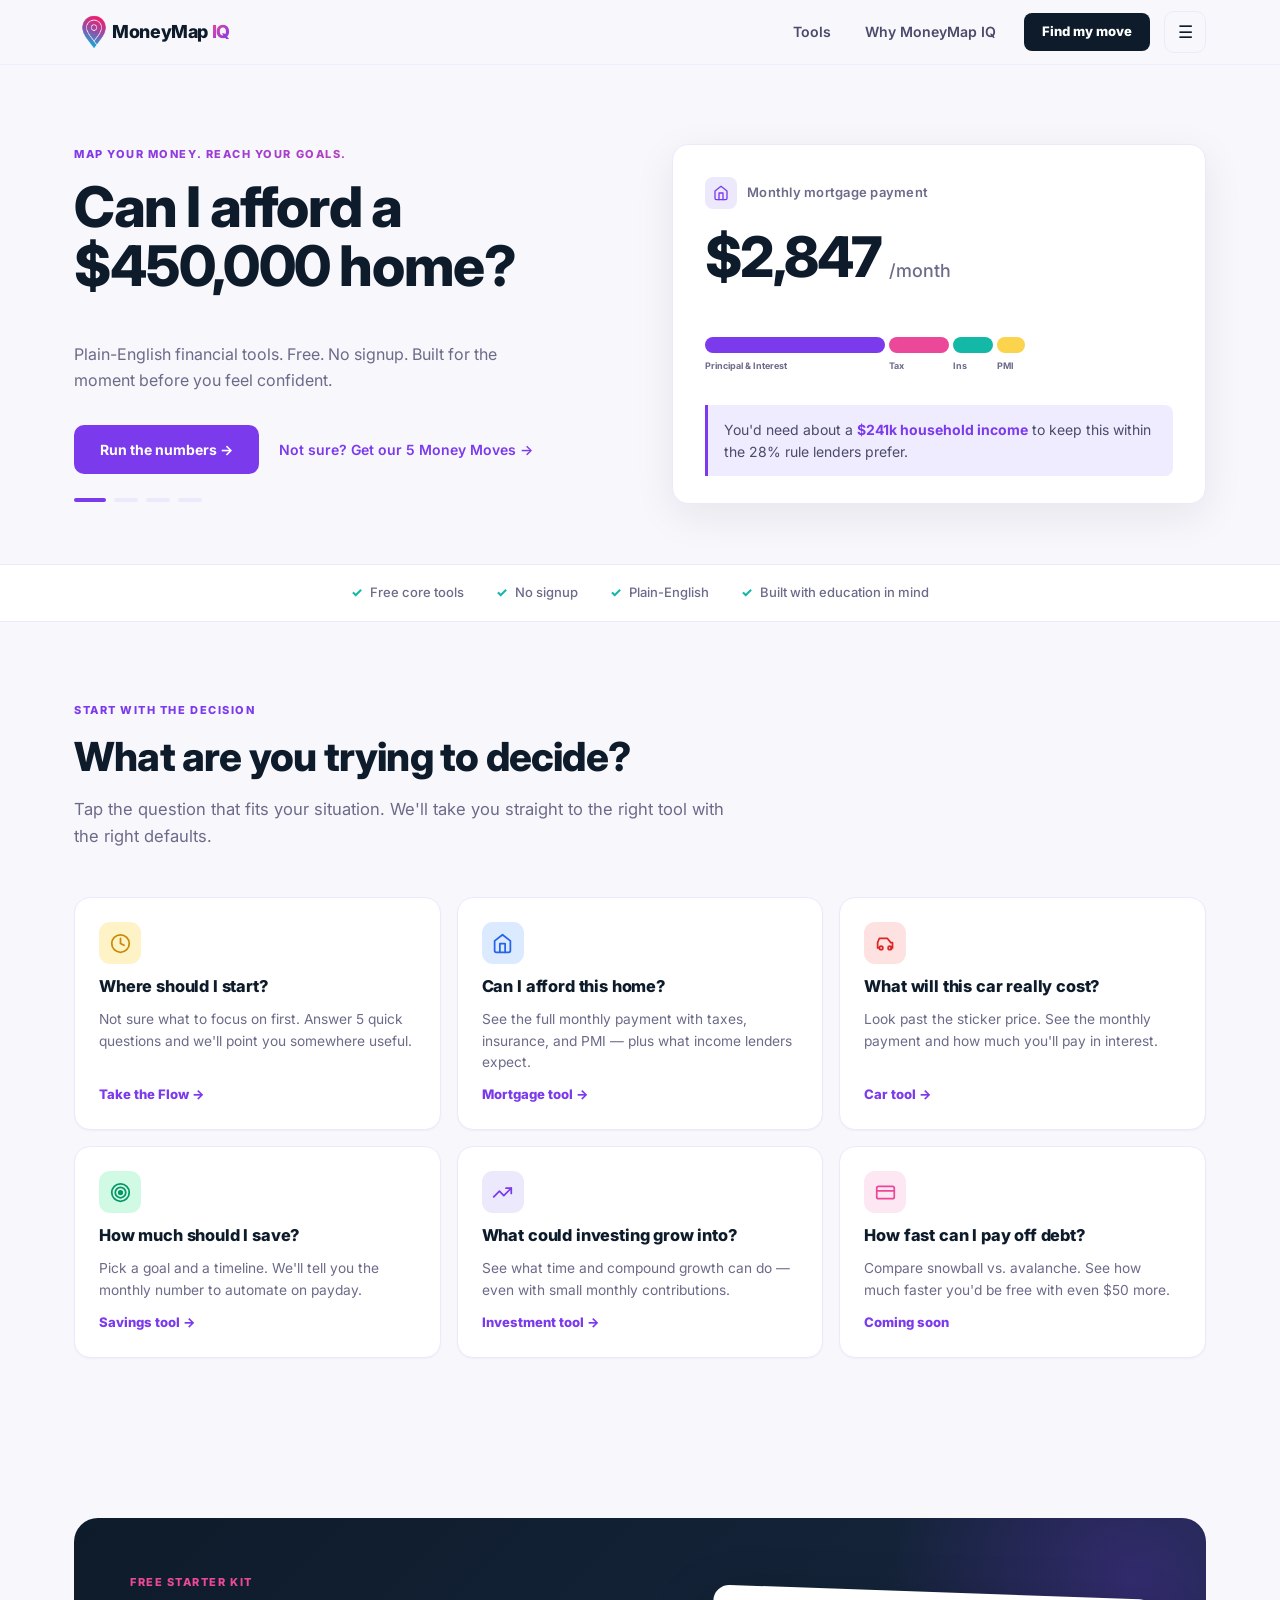
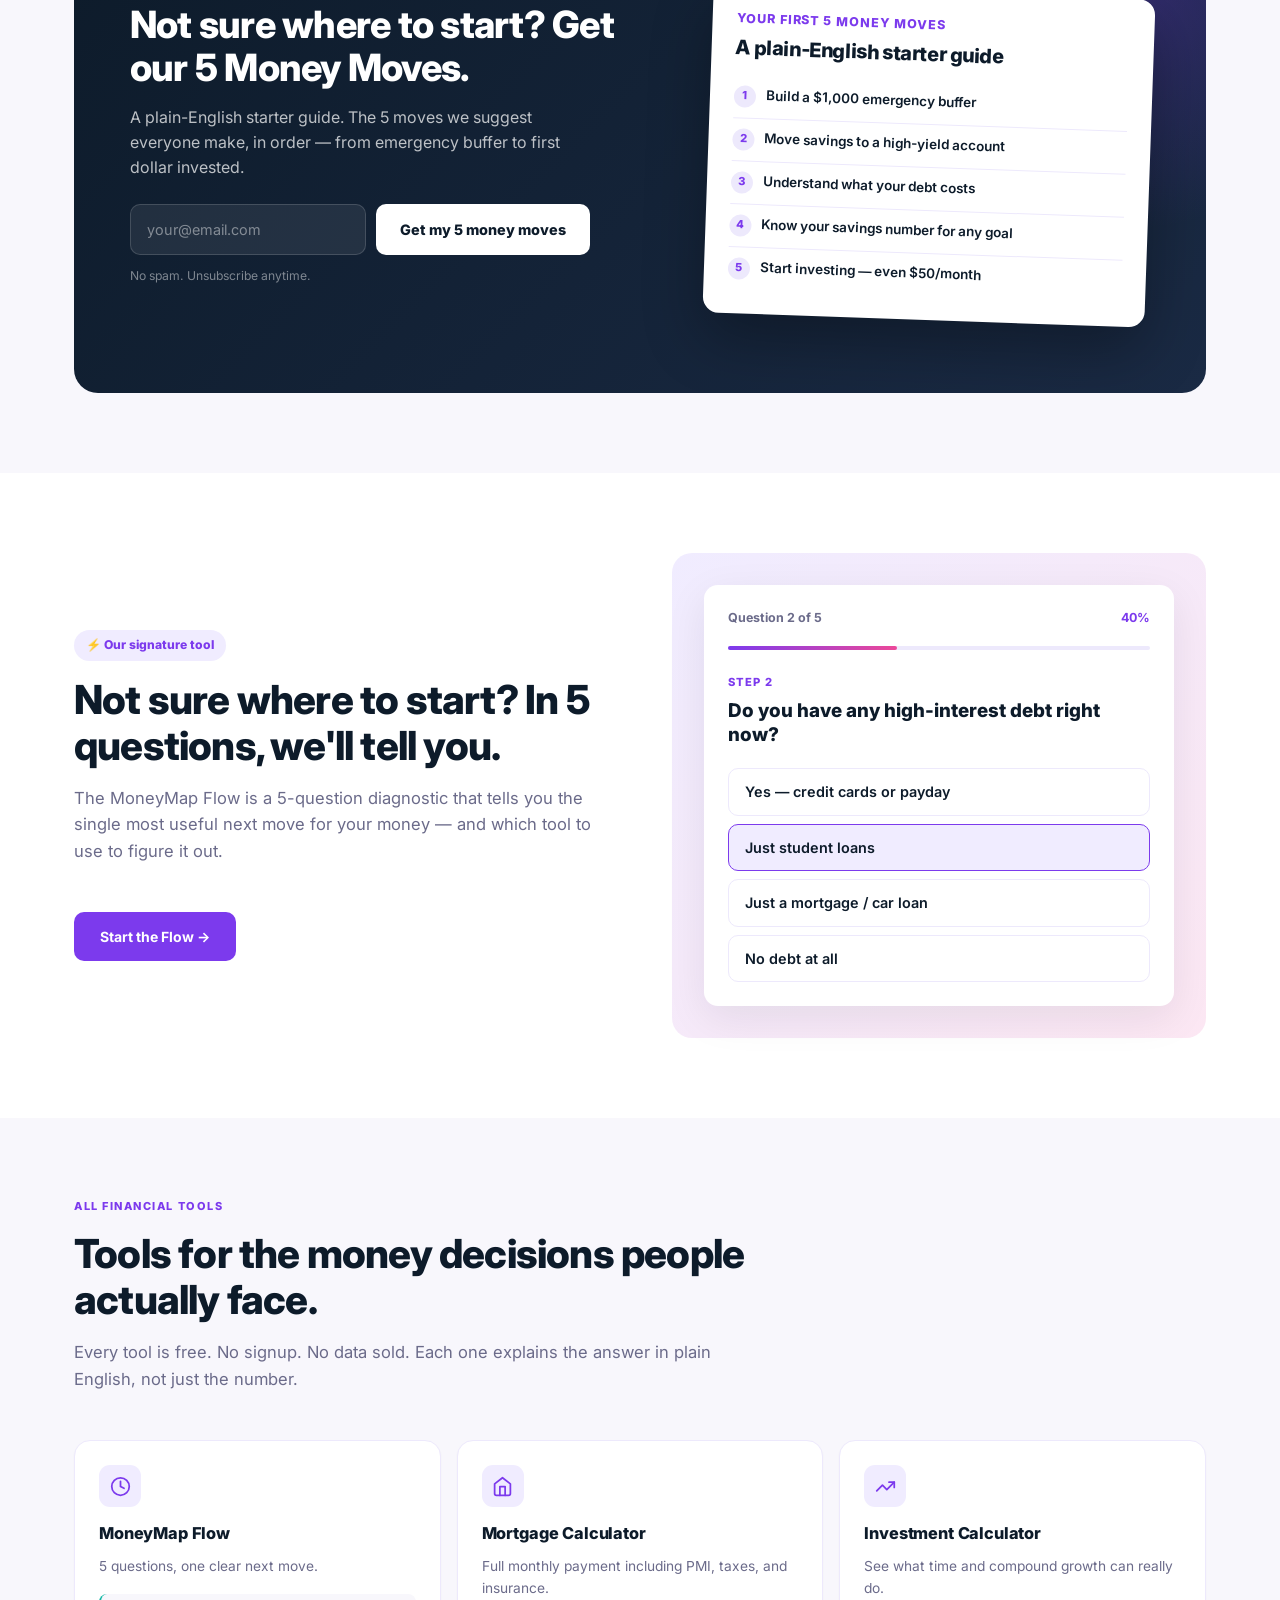
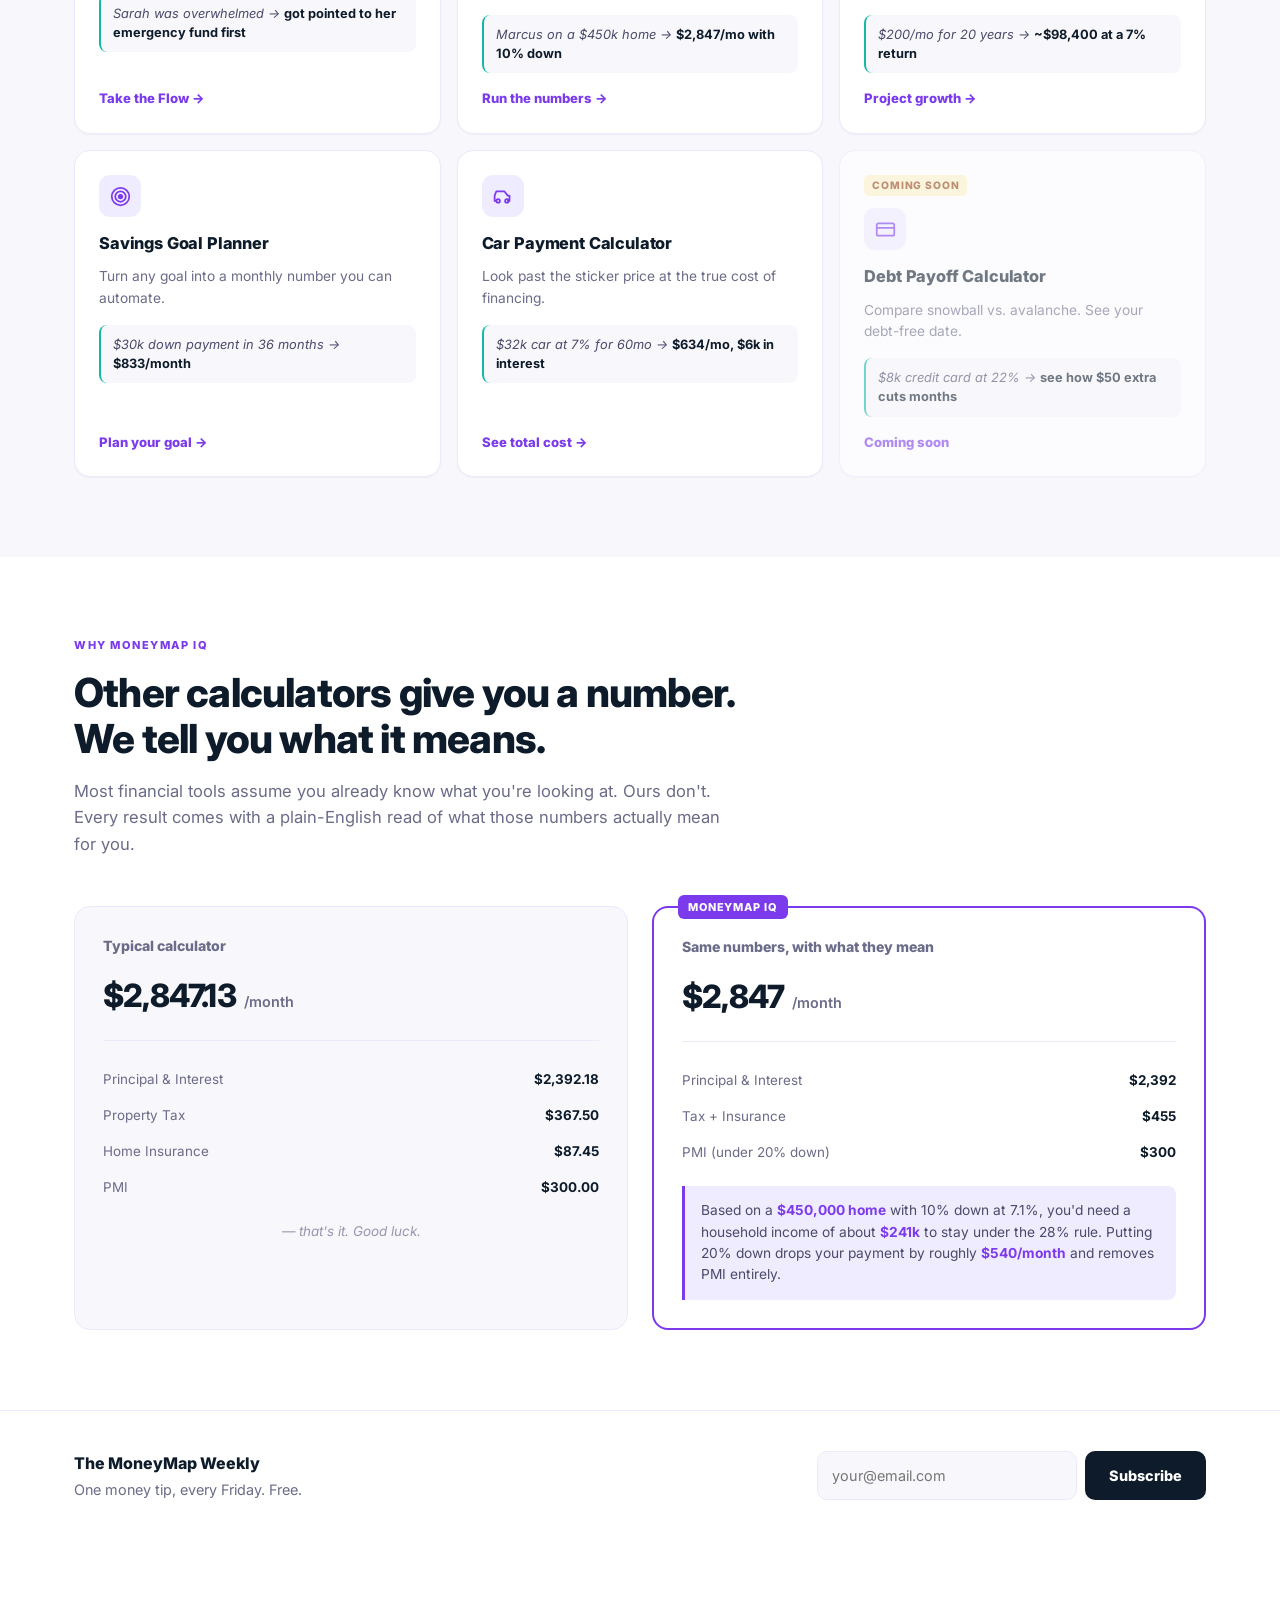
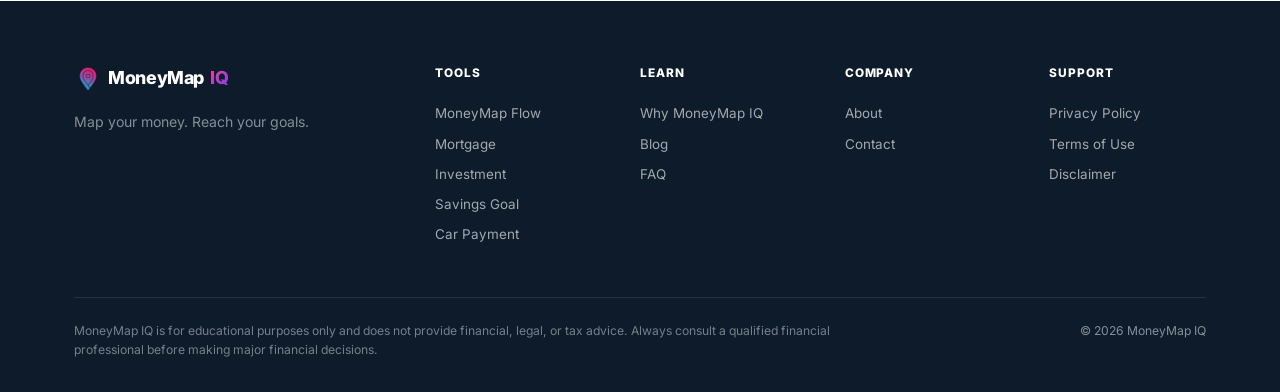
==== commit cc979ac3: "redesigned homepage" ====
--- a/index.html
+++ b/index.html
@@ -17,35 +17,34 @@
     <meta name="twitter:title" content="MoneyMap IQ" />
     <meta name="twitter:description" content="Use the right financial tool for your next money decision." />
     <meta name="twitter:image" content="https://moneymap-iq.vercel.app/assets/social/moneymap-iq.png" />
-    <title>MoneyMap IQ — Financial Decisions, Made Clearer</title>
+    <title>MoneyMap IQ - Financial Decisions, Made Clearer</title>
     <link rel="stylesheet" href="style.css" />
     <link rel="icon" type="image/png" href="logo.png" />
     <link rel="apple-touch-icon" href="logo.png" />
     <link href="https://fonts.googleapis.com/css2?family=Inter:wght@400;500;600;700;800&display=swap" rel="stylesheet" />
   </head>
   <body>
-
-    <!-- NAVIGATION -->
     <nav class="nav">
-      <div class="nav-inner">
-        <div class="nav-logo">
+      <div class="container nav-inner">
+        <a class="nav-logo" href="index.html" aria-label="MoneyMap IQ home">
           <img src="logo.png" alt="MoneyMap IQ Logo" class="nav-logo-img" />
-          <div class="nav-logo-text">
+          <span class="nav-logo-text">
             <span class="logo-money">MoneyMap</span>
             <span class="logo-iq">IQ</span>
-          </div>
-        </div>
+          </span>
+        </a>
         <div class="nav-links">
+          <a href="#calculators" class="nav-text-link">Tools</a>
           <a href="#why-moneymap" class="nav-text-link">Why MoneyMap IQ</a>
-          <a href="#calculators" class="nav-cta nav-cta-desktop">Browse Tools</a>
+          <a href="#flow" class="nav-cta nav-cta-desktop">Find my move</a>
           <div class="nav-dropdown">
             <button class="nav-menu-btn" aria-label="Menu" onclick="toggleDropdown()">
               <span class="menu-icon-open">☰</span>
-              <span class="menu-icon-close">✕</span>
+              <span class="menu-icon-close">×</span>
             </button>
             <div class="dropdown-panel">
-            <div class="dropdown-section">
-              <h4>Tools</h4>
+              <div class="dropdown-section">
+                <h4>Tools</h4>
                 <a href="calculators/moneymap-flow/index.html">Your MoneyMap Flow</a>
                 <a href="calculators/investment/index.html">Investment Calculator</a>
                 <a href="calculators/mortgage/index.html">Mortgage Calculator</a>
@@ -62,8 +61,8 @@
               <div class="dropdown-divider"></div>
               <div class="dropdown-section">
                 <h4>About</h4>
-                <span class="dropdown-coming">Our Story <em>Coming Soon</em></span>
-                <span class="dropdown-coming">Blog <em>Coming Soon</em></span>
+                <a href="about/index.html">About</a>
+                <a href="blog/index.html">Blog</a>
               </div>
             </div>
           </div>
@@ -71,433 +70,465 @@
       </div>
     </nav>
 
-    <!-- HERO -->
-    <section class="hero">
-      <div class="hero-shell">
-        <div class="hero-copy-panel">
-          <p class="hero-eyebrow">Financial decisions, made clearer</p>
-          <h1 class="hero-title">Use the right tool for your next money decision.</h1>
-          <p class="hero-subtitle">
-            MoneyMap IQ helps you understand big financial choices like saving, investing, buying a home, financing a car, and paying down debt, with easy to use tools that show what the numbers actually mean.
-          </p>
-          <div class="hero-ctas">
-            <a href="#calculators" class="btn-primary">Browse tools</a>
-            <a href="#why-moneymap" class="btn-secondary">Why we built this</a>
-          </div>
-
-          <div class="email-capture-strip hero-capture-card">
-            <p class="capture-eyebrow">Free Starter Kit</p>
-            <h2 class="capture-headline">Get your first 5 money moves</h2>
-            <p class="capture-sub">A plain-English guide to help you decide what to do next with your money.</p>
-            <div class="capture-row">
-              <input type="email" id="hero-email" placeholder="your@email.com" autocomplete="email" />
-              <button onclick="handleHeroSubmit()">Send it free</button>
-            </div>
-            <p class="capture-reassurance">No spam. Unsubscribe anytime.</p>
+    <section class="hero" id="top">
+      <div class="container hero-grid">
+        <div class="hero-copy">
+          <p class="hero-eyebrow">Map your money. Reach your goals.</p>
+          <div class="hero-question-wrap" aria-live="polite">
+            <h1 class="hero-question active">Can I afford a $450,000 home?</h1>
+            <h1 class="hero-question">How fast can I pay off $8,000 in credit card debt?</h1>
+            <h1 class="hero-question">What does $200/month invested for 20 years become?</h1>
+            <h1 class="hero-question">How much do I save monthly for a $30k down payment?</h1>
+          </div>
+          <p class="hero-support">Plain-English financial tools. Free. No signup. Built for the moment before you feel confident.</p>
+          <div class="hero-cta-row">
+            <a href="calculators/mortgage/index.html?home=450000&amp;down=10&amp;rate=7.1" class="btn-primary" id="heroPrimaryCta">Run the numbers →</a>
+            <a href="#lead" class="btn-secondary">Not sure? Get our 5 Money Moves →</a>
+          </div>
+          <div class="hero-dots" aria-label="Hero question controls">
+            <button class="hero-dot active" type="button" data-hero-dot="0" aria-label="Show home affordability question"></button>
+            <button class="hero-dot" type="button" data-hero-dot="1" aria-label="Show debt payoff question"></button>
+            <button class="hero-dot" type="button" data-hero-dot="2" aria-label="Show investment growth question"></button>
+            <button class="hero-dot" type="button" data-hero-dot="3" aria-label="Show down payment savings question"></button>
+          </div>
+        </div>
+
+        <div class="result-card-wrap" aria-live="polite">
+          <article class="result-card active" data-hero-card="0">
+            <div class="result-label">
+              <span class="result-icon" aria-hidden="true">
+                <svg viewBox="0 0 24 24" fill="none" stroke="currentColor" stroke-width="2"><path d="M3 9l9-7 9 7v11a2 2 0 0 1-2 2H5a2 2 0 0 1-2-2z"/><polyline points="9 22 9 12 15 12 15 22"/></svg>
+              </span>
+              <span class="result-label-text">Monthly mortgage payment</span>
+            </div>
+            <div class="result-number-row">
+              <span class="result-number" data-target="2847" data-prefix="$">$0</span>
+              <span class="result-unit">/month</span>
+            </div>
+            <svg class="result-viz" viewBox="0 0 320 80" preserveAspectRatio="xMinYMid meet" role="img" aria-label="Mortgage payment breakdown">
+              <rect x="0" y="32" width="180" height="16" rx="8" fill="#7C3AED"/>
+              <rect x="184" y="32" width="60" height="16" rx="8" fill="#EC4899"/>
+              <rect x="248" y="32" width="40" height="16" rx="8" fill="#14B8A6"/>
+              <rect x="292" y="32" width="28" height="16" rx="8" fill="#fcd34d"/>
+              <text x="0" y="64">Principal &amp; Interest</text>
+              <text x="184" y="64">Tax</text>
+              <text x="248" y="64">Ins</text>
+              <text x="292" y="64">PMI</text>
+            </svg>
+            <p class="result-interp">You'd need about a <strong>$241k household income</strong> to keep this within the 28% rule lenders prefer.</p>
+          </article>
+
+          <article class="result-card" data-hero-card="1">
+            <div class="result-label">
+              <span class="result-icon" aria-hidden="true">
+                <svg viewBox="0 0 24 24" fill="none" stroke="currentColor" stroke-width="2"><rect x="2" y="5" width="20" height="14" rx="2"/><line x1="2" y1="10" x2="22" y2="10"/></svg>
+              </span>
+              <span class="result-label-text">Months to debt-free</span>
+            </div>
+            <div class="result-number-row">
+              <span class="result-number" data-target="18">0</span>
+              <span class="result-unit">months</span>
+            </div>
+            <svg class="result-viz debt-viz" viewBox="0 0 320 80" preserveAspectRatio="xMinYMid meet" role="img" aria-label="Debt payoff progress">
+              <defs><linearGradient id="debtGradient" x1="0" x2="1"><stop offset="0" stop-color="#7C3AED"/><stop offset="1" stop-color="#EC4899"/></linearGradient></defs>
+              <rect x="0" y="36" width="320" height="8" rx="4" fill="#ede9fc"/>
+              <rect x="0" y="36" width="320" height="8" rx="4" fill="url(#debtGradient)"/>
+              <text x="0" y="20" fill="#0d1b2a">$8,000</text>
+              <text x="290" y="20" fill="#10b981">$0</text>
+              <text x="0" y="64">Today</text>
+              <text x="285" y="64">Month 18</text>
+            </svg>
+            <p class="result-interp">Paying <strong>$500/month</strong> on $8,000 at 22% APR. You'd save about <strong>$1,400 in interest</strong> vs. minimums.</p>
+          </article>
+
+          <article class="result-card" data-hero-card="2">
+            <div class="result-label">
+              <span class="result-icon" aria-hidden="true">
+                <svg viewBox="0 0 24 24" fill="none" stroke="currentColor" stroke-width="2"><polyline points="22 7 13.5 15.5 8.5 10.5 2 17"/><polyline points="16 7 22 7 22 13"/></svg>
+              </span>
+              <span class="result-label-text">In 20 years, you'd have</span>
+            </div>
+            <div class="result-number-row">
+              <span class="result-number" data-target="98400" data-prefix="$">$0</span>
+            </div>
+            <svg class="result-viz" viewBox="0 0 320 80" preserveAspectRatio="xMinYMid meet" role="img" aria-label="Investment growth curve">
+              <defs><linearGradient id="investGradient" x1="0" x2="0" y1="0" y2="1"><stop offset="0" stop-color="#7C3AED" stop-opacity=".32"/><stop offset="1" stop-color="#7C3AED" stop-opacity="0"/></linearGradient></defs>
+              <path class="chart-area" d="M0 70 Q80 65 120 55 T220 30 T320 10 L320 80 L0 80Z" fill="url(#investGradient)"/>
+              <path class="chart-line" d="M0 70 Q80 65 120 55 T220 30 T320 10"/>
+              <circle class="chart-dot" cx="320" cy="10" r="4"/>
+            </svg>
+            <p class="result-interp"><strong>$48k of that is growth.</strong> $200/month invested at a 7% average return — time is doing most of the work.</p>
+          </article>
+
+          <article class="result-card" data-hero-card="3">
+            <div class="result-label">
+              <span class="result-icon" aria-hidden="true">
+                <svg viewBox="0 0 24 24" fill="none" stroke="currentColor" stroke-width="2"><circle cx="12" cy="12" r="10"/><circle cx="12" cy="12" r="6"/><circle cx="12" cy="12" r="2" fill="currentColor"/></svg>
+              </span>
+              <span class="result-label-text">Save per month</span>
+            </div>
+            <div class="result-number-row">
+              <span class="result-number" data-target="833" data-prefix="$">$0</span>
+              <span class="result-unit">/month</span>
+            </div>
+            <svg class="result-viz result-bars" viewBox="0 0 320 80" preserveAspectRatio="xMinYMid meet" role="img" aria-label="Savings progress bars">
+              <rect x="0" y="60" width="24" height="14" rx="2" fill="#ede9fc"/>
+              <rect x="30" y="50" width="24" height="24" rx="2" fill="#ede9fc"/>
+              <rect x="60" y="42" width="24" height="32" rx="2" fill="#c4b5fd"/>
+              <rect x="90" y="34" width="24" height="40" rx="2" fill="#c4b5fd"/>
+              <rect x="120" y="26" width="24" height="48" rx="2" fill="#a78bfa"/>
+              <rect x="150" y="18" width="24" height="56" rx="2" fill="#a78bfa"/>
+              <rect x="180" y="14" width="24" height="60" rx="2" fill="#8b5cf6"/>
+              <rect x="210" y="10" width="24" height="64" rx="2" fill="#8b5cf6"/>
+              <rect x="240" y="6" width="24" height="68" rx="2" fill="#7C3AED"/>
+              <rect x="270" y="2" width="24" height="72" rx="2" fill="#7C3AED"/>
+            </svg>
+            <p class="result-interp">To hit <strong>$30,000 in 36 months</strong>. Automate it on payday — money without a job tends to get spent.</p>
+          </article>
+        </div>
+      </div>
+    </section>
+
+    <div class="trust">
+      <div class="container trust-inner">
+        <div class="trust-pill"><span>✓</span> Free core tools</div>
+        <div class="trust-pill"><span>✓</span> No signup</div>
+        <div class="trust-pill"><span>✓</span> Plain-English</div>
+        <div class="trust-pill"><span>✓</span> Built with education in mind</div>
+      </div>
+    </div>
+
+    <section class="decision-tiles" id="decision-tiles">
+      <div class="container">
+        <p class="sec-eyebrow">Start with the decision</p>
+        <h2 class="sec-heading">What are you trying to decide?</h2>
+        <p class="sec-sub">Tap the question that fits your situation. We'll take you straight to the right tool with the right defaults.</p>
+        <div class="tiles">
+          <a href="calculators/moneymap-flow/index.html" class="tile t1">
+            <span class="tile-icon" aria-hidden="true"><svg viewBox="0 0 24 24" fill="none" stroke="currentColor" stroke-width="2"><circle cx="12" cy="12" r="10"/><path d="M12 6v6l4 2"/></svg></span>
+            <span class="tile-q">Where should I start?</span>
+            <span class="tile-sub">Not sure what to focus on first. Answer 5 quick questions and we'll point you somewhere useful.</span>
+            <span class="tile-arrow">Take the Flow →</span>
+          </a>
+          <a href="calculators/mortgage/index.html?home=450000&amp;down=10&amp;rate=7.1" class="tile t2">
+            <span class="tile-icon" aria-hidden="true"><svg viewBox="0 0 24 24" fill="none" stroke="currentColor" stroke-width="2"><path d="M3 9l9-7 9 7v11a2 2 0 0 1-2 2H5a2 2 0 0 1-2-2z"/><polyline points="9 22 9 12 15 12 15 22"/></svg></span>
+            <span class="tile-q">Can I afford this home?</span>
+            <span class="tile-sub">See the full monthly payment with taxes, insurance, and PMI — plus what income lenders expect.</span>
+            <span class="tile-arrow">Mortgage tool →</span>
+          </a>
+          <a href="calculators/car/index.html" class="tile t3">
+            <span class="tile-icon" aria-hidden="true"><svg viewBox="0 0 24 24" fill="none" stroke="currentColor" stroke-width="2"><circle cx="7" cy="17" r="2"/><circle cx="17" cy="17" r="2"/><path d="M5 17H3v-6l2-5h9l4 5h2v6h-2"/></svg></span>
+            <span class="tile-q">What will this car really cost?</span>
+            <span class="tile-sub">Look past the sticker price. See the monthly payment and how much you'll pay in interest.</span>
+            <span class="tile-arrow">Car tool →</span>
+          </a>
+          <a href="calculators/savings/index.html?goal=30000&amp;months=36" class="tile t4">
+            <span class="tile-icon" aria-hidden="true"><svg viewBox="0 0 24 24" fill="none" stroke="currentColor" stroke-width="2"><circle cx="12" cy="12" r="10"/><circle cx="12" cy="12" r="6"/><circle cx="12" cy="12" r="2" fill="currentColor"/></svg></span>
+            <span class="tile-q">How much should I save?</span>
+            <span class="tile-sub">Pick a goal and a timeline. We'll tell you the monthly number to automate on payday.</span>
+            <span class="tile-arrow">Savings tool →</span>
+          </a>
+          <a href="calculators/investment/index.html?monthly=200&amp;years=20&amp;rate=7" class="tile t5">
+            <span class="tile-icon" aria-hidden="true"><svg viewBox="0 0 24 24" fill="none" stroke="currentColor" stroke-width="2"><polyline points="22 7 13.5 15.5 8.5 10.5 2 17"/><polyline points="16 7 22 7 22 13"/></svg></span>
+            <span class="tile-q">What could investing grow into?</span>
+            <span class="tile-sub">See what time and compound growth can do — even with small monthly contributions.</span>
+            <span class="tile-arrow">Investment tool →</span>
+          </a>
+          <a href="calculators/savings/index.html?goal=8000&amp;months=18" class="tile t6">
+            <span class="tile-icon" aria-hidden="true"><svg viewBox="0 0 24 24" fill="none" stroke="currentColor" stroke-width="2"><rect x="2" y="5" width="20" height="14" rx="2"/><line x1="2" y1="10" x2="22" y2="10"/></svg></span>
+            <span class="tile-q">How fast can I pay off debt?</span>
+            <span class="tile-sub">Compare snowball vs. avalanche. See how much faster you'd be free with even $50 more.</span>
+            <span class="tile-arrow">Coming soon</span>
+          </a>
+        </div>
+      </div>
+    </section>
+
+    <section class="lead-section email-capture-strip" id="lead">
+      <div class="container">
+        <div class="lead-card">
+          <div class="lead-copy">
+            <p class="lead-eye">Free starter kit</p>
+            <h2>Not sure where to start? Get our 5 Money Moves.</h2>
+            <p>A plain-English starter guide. The 5 moves we suggest everyone make, in order — from emergency buffer to first dollar invested.</p>
+            <div class="lead-form">
+              <input class="lead-input" type="email" id="hero-email" placeholder="your@email.com" autocomplete="email" />
+              <button class="lead-submit" type="button" onclick="handleHeroSubmit()">Get my 5 money moves</button>
+            </div>
+            <div class="lead-fine">No spam. Unsubscribe anytime.</div>
             <p id="hero-msg" class="capture-msg"></p>
           </div>
-        </div>
-
-        <div class="hero-preview-panel decision-hub" aria-label="MoneyMap IQ decision hub preview">
-          <div class="preview-topline">
-            <span>What are you trying to decide?</span>
-            <a href="#calculators">View all</a>
-          </div>
-
-          <div class="decision-grid">
-            <button class="decision-card is-active" type="button" data-decision-card>
-              <span class="decision-icon" aria-hidden="true">
-                <svg viewBox="0 0 24 24"><circle cx="12" cy="12" r="9"/><path d="M15.5 8.5l-2.2 4.8-4.8 2.2 2.2-4.8 4.8-2.2z"/></svg>
-              </span>
-              <span>Where should I start?</span>
-            </button>
-
-            <button class="decision-card" type="button" data-decision-card>
-              <span class="decision-icon" aria-hidden="true">
-                <svg viewBox="0 0 24 24"><path d="M4 11l8-7 8 7"/><path d="M6 10v10h12V10"/><path d="M10 20v-6h4v6"/></svg>
-              </span>
-              <span>Can I afford this home?</span>
-            </button>
-
-            <button class="decision-card" type="button" data-decision-card>
-              <span class="decision-icon" aria-hidden="true">
-                <svg viewBox="0 0 24 24"><path d="M6 16h12"/><path d="M5 16l1.5-5h11L19 16"/><path d="M7 16v3"/><path d="M17 16v3"/><circle cx="8" cy="19" r="1"/><circle cx="16" cy="19" r="1"/></svg>
-              </span>
-              <span>What will this car really cost?</span>
-            </button>
-
-            <button class="decision-card" type="button" data-decision-card>
-              <span class="decision-icon" aria-hidden="true">
-                <svg viewBox="0 0 24 24"><circle cx="12" cy="12" r="8"/><circle cx="12" cy="12" r="4"/><path d="M12 2v3M12 19v3M2 12h3M19 12h3"/></svg>
-              </span>
-              <span>How much should I save?</span>
-            </button>
-
-            <button class="decision-card" type="button" data-decision-card>
-              <span class="decision-icon" aria-hidden="true">
-                <svg viewBox="0 0 24 24"><path d="M4 18h16"/><path d="M6 15l4-4 3 3 5-7"/><path d="M15 7h3v3"/></svg>
-              </span>
-              <span>What could investing grow into?</span>
-            </button>
-          </div>
-
-          <div class="decision-result-shell" aria-live="polite">
-            <article class="decision-result is-active" data-decision-result>
-              <p class="decision-result-label">Recommended tool</p>
-              <h2>Your MoneyMap Flow</h2>
-              <p>Answer a few questions and see the next best place to focus your money.</p>
-              <a href="calculators/moneymap-flow/index.html">Find your starting point</a>
-            </article>
-
-            <article class="decision-result" data-decision-result>
-              <p class="decision-result-label">Recommended tool</p>
-              <h2>Mortgage Calculator</h2>
-              <p>Estimate the monthly payment, cash to close, PMI, taxes, and insurance before you shop.</p>
-              <a href="calculators/mortgage/index.html">Estimate monthly payment</a>
-            </article>
-
-            <article class="decision-result" data-decision-result>
-              <p class="decision-result-label">Recommended tool</p>
-              <h2>Car Payment Calculator</h2>
-              <p>Look past the sticker price and compare the full monthly cost of financing a car.</p>
-              <a href="calculators/car/index.html">See total car cost</a>
-            </article>
-
-            <article class="decision-result" data-decision-result>
-              <p class="decision-result-label">Recommended tool</p>
-              <h2>Savings Goal Planner</h2>
-              <p>Turn a goal into a monthly savings target and timeline you can actually use.</p>
-              <a href="calculators/savings/index.html">Build a savings plan</a>
-            </article>
-
-            <article class="decision-result" data-decision-result>
-              <p class="decision-result-label">Recommended tool</p>
-              <h2>Investment Calculator</h2>
-              <p>See how starting amount, contributions, and time can change the future value of your money.</p>
-              <a href="calculators/investment/index.html">Project investment growth</a>
-            </article>
-          </div>
-
-          <div class="hero-trust-row">
-            <span><i aria-hidden="true">✓</i> Free to use</span>
-            <span><i aria-hidden="true">✓</i> No account required</span>
-            <span><i aria-hidden="true">✓</i> Plain-English explanations</span>
+          <div class="lead-preview" aria-label="Five Money Moves preview">
+            <p class="lead-preview-h">Your first 5 money moves</p>
+            <h3>A plain-English starter guide</h3>
+            <div class="lead-move"><span>1</span><p>Build a $1,000 emergency buffer</p></div>
+            <div class="lead-move"><span>2</span><p>Move savings to a high-yield account</p></div>
+            <div class="lead-move"><span>3</span><p>Understand what your debt costs</p></div>
+            <div class="lead-move"><span>4</span><p>Know your savings number for any goal</p></div>
+            <div class="lead-move"><span>5</span><p>Start investing — even $50/month</p></div>
           </div>
         </div>
       </div>
     </section>
 
-    <!-- FEATURED FLOW -->
-    <section class="featured-flow">
-      <div class="section-inner">
-        <div class="featured-flow-card">
-          <div class="featured-flow-copy">
-            <p class="section-eyebrow">Start here</p>
-            <h2>Start with your MoneyMap Flow</h2>
-            <p>Answer a few questions and we'll point you to the tool that fits your next decision.</p>
-            <a href="calculators/moneymap-flow/index.html" class="btn-primary">Start Your MoneyMap Flow</a>
-          </div>
-          <div class="featured-roadmap" aria-label="Mini roadmap">
-            <span>Emergency Fund</span>
-            <i aria-hidden="true"></i>
-            <span>Debt</span>
-            <i aria-hidden="true"></i>
-            <span>401(k)</span>
-            <i aria-hidden="true"></i>
-            <span>Investing</span>
+    <section class="flow-section" id="flow">
+      <div class="container flow-grid">
+        <div>
+          <div class="flow-tag">⚡ Our signature tool</div>
+          <h2 class="sec-heading">Not sure where to start? In 5 questions, we'll tell you.</h2>
+          <p class="sec-sub">The MoneyMap Flow is a 5-question diagnostic that tells you the single most useful next move for your money — and which tool to use to figure it out.</p>
+          <a href="calculators/moneymap-flow/index.html" class="btn-primary">Start the Flow →</a>
+        </div>
+        <div class="flow-mock" aria-label="MoneyMap Flow preview">
+          <div class="flow-mock-card">
+            <div class="flow-progress">
+              <span>Question 2 of 5</span>
+              <strong>40%</strong>
+            </div>
+            <div class="flow-bar"><span></span></div>
+            <p class="flow-q-num">Step 2</p>
+            <h3>Do you have any high-interest debt right now?</h3>
+            <div class="flow-options">
+              <span>Yes — credit cards or payday</span>
+              <span class="selected">Just student loans</span>
+              <span>Just a mortgage / car loan</span>
+              <span>No debt at all</span>
+            </div>
           </div>
         </div>
       </div>
     </section>
 
-    <!-- TOOLS -->
-    <section class="calculators" id="calculators">
-      <div class="section-inner">
-        <div class="section-header">
-          <h2>Financial Tools</h2>
-          <p>Tools for the money decisions people actually face.</p>
-        </div>
-        <div class="card-grid">
-
-          <a href="calculators/moneymap-flow/index.html" class="calc-card available">
-            <div class="card-icon" aria-hidden="true">
-              <svg viewBox="0 0 24 24"><circle cx="12" cy="12" r="9"/><path d="M15.5 8.5l-2.2 4.8-4.8 2.2 2.2-4.8 4.8-2.2z"/></svg>
-            </div>
-            <div class="card-content">
-              <span class="card-kicker">Recommended</span>
-              <h3>Your MoneyMap Flow</h3>
-              <p>Answer a few questions and find your next best money move</p>
-            </div>
-            <div class="card-arrow">→</div>
-          </a>
-
-          <a href="calculators/investment/index.html" class="calc-card available">
-            <div class="card-icon" aria-hidden="true">
-              <svg viewBox="0 0 24 24"><path d="M4 18h16"/><path d="M6 15l4-4 3 3 5-7"/><path d="M15 7h3v3"/></svg>
-            </div>
-            <div class="card-content">
-              <span class="card-kicker">Calculator</span>
-              <h3>Investment Calculator</h3>
-              <p>See how your money grows over time with compound interest</p>
-            </div>
-            <div class="card-arrow">→</div>
-          </a>
-
-          <a href="calculators/mortgage/index.html" class="calc-card available">
-            <div class="card-icon" aria-hidden="true">
-              <svg viewBox="0 0 24 24"><path d="M4 11l8-7 8 7"/><path d="M6 10v10h12V10"/><path d="M10 20v-6h4v6"/></svg>
-            </div>
-            <div class="card-content">
-              <span class="card-kicker">Calculator</span>
-              <h3>Mortgage Calculator</h3>
-              <p>Calculate monthly payments and total cost of your home loan</p>
-            </div>
-            <div class="card-arrow">→</div>
-          </a>
-
-          <a href="calculators/car/index.html" class="calc-card available">
-            <div class="card-icon" aria-hidden="true">
-              <svg viewBox="0 0 24 24"><path d="M6 16h12"/><path d="M5 16l1.5-5h11L19 16"/><path d="M7 16v3"/><path d="M17 16v3"/><circle cx="8" cy="19" r="1"/><circle cx="16" cy="19" r="1"/></svg>
-            </div>
-            <div class="card-content">
-              <span class="card-kicker">Calculator</span>
-              <h3>Car Payment Calculator</h3>
-              <p>Figure out your monthly payments and total car loan cost</p>
-            </div>
-            <div class="card-arrow">→</div>
-          </a>
-
-          <a href="#" class="calc-card coming-soon">
-            <div class="card-icon" aria-hidden="true">
-              <svg viewBox="0 0 24 24"><rect x="3" y="5" width="18" height="14" rx="2"/><path d="M3 10h18"/><path d="M7 15h4"/></svg>
-            </div>
-            <div class="card-content">
-              <span class="card-kicker">Coming soon</span>
-              <h3>Debt Payoff Calculator</h3>
-              <p>Create a plan to eliminate credit card and loan debt faster</p>
-            </div>
-            <div class="card-badge">Coming Soon</div>
-          </a>
-
-          <a href="calculators/savings/index.html" class="calc-card available">
-            <div class="card-icon" aria-hidden="true">
-              <svg viewBox="0 0 24 24"><circle cx="12" cy="12" r="8"/><circle cx="12" cy="12" r="4"/><path d="M12 2v3M12 19v3M2 12h3M19 12h3"/></svg>
-            </div>
-            <div class="card-content">
-              <span class="card-kicker">Calculator</span>
-              <h3>Savings Goal Planner</h3>
-              <p>Find out how long it takes to reach any savings target</p>
-            </div>
-            <div class="card-arrow">→</div>
-          </a>
-
+    <section class="tools-section" id="calculators">
+      <div class="container">
+        <p class="sec-eyebrow">All financial tools</p>
+        <h2 class="sec-heading">Tools for the money decisions people actually face.</h2>
+        <p class="sec-sub">Every tool is free. No signup. No data sold. Each one explains the answer in plain English, not just the number.</p>
+        <div class="tools-grid">
+          <a href="calculators/moneymap-flow/index.html" class="tool-card">
+            <span class="tool-icon-wrap" aria-hidden="true"><svg viewBox="0 0 24 24" fill="none" stroke="currentColor" stroke-width="2"><circle cx="12" cy="12" r="10"/><path d="M12 6v6l4 2"/></svg></span>
+            <h3>MoneyMap Flow</h3>
+            <p>5 questions, one clear next move.</p>
+            <div class="tool-example">Sarah was overwhelmed → <strong>got pointed to her emergency fund first</strong></div>
+            <span class="tool-cta">Take the Flow →</span>
+          </a>
+          <a href="calculators/mortgage/index.html" class="tool-card">
+            <span class="tool-icon-wrap" aria-hidden="true"><svg viewBox="0 0 24 24" fill="none" stroke="currentColor" stroke-width="2"><path d="M3 9l9-7 9 7v11a2 2 0 0 1-2 2H5a2 2 0 0 1-2-2z"/><polyline points="9 22 9 12 15 12 15 22"/></svg></span>
+            <h3>Mortgage Calculator</h3>
+            <p>Full monthly payment including PMI, taxes, and insurance.</p>
+            <div class="tool-example">Marcus on a $450k home → <strong>$2,847/mo with 10% down</strong></div>
+            <span class="tool-cta">Run the numbers →</span>
+          </a>
+          <a href="calculators/investment/index.html" class="tool-card">
+            <span class="tool-icon-wrap" aria-hidden="true"><svg viewBox="0 0 24 24" fill="none" stroke="currentColor" stroke-width="2"><polyline points="22 7 13.5 15.5 8.5 10.5 2 17"/><polyline points="16 7 22 7 22 13"/></svg></span>
+            <h3>Investment Calculator</h3>
+            <p>See what time and compound growth can really do.</p>
+            <div class="tool-example">$200/mo for 20 years → <strong>~$98,400 at a 7% return</strong></div>
+            <span class="tool-cta">Project growth →</span>
+          </a>
+          <a href="calculators/savings/index.html" class="tool-card">
+            <span class="tool-icon-wrap" aria-hidden="true"><svg viewBox="0 0 24 24" fill="none" stroke="currentColor" stroke-width="2"><circle cx="12" cy="12" r="10"/><circle cx="12" cy="12" r="6"/><circle cx="12" cy="12" r="2" fill="currentColor"/></svg></span>
+            <h3>Savings Goal Planner</h3>
+            <p>Turn any goal into a monthly number you can automate.</p>
+            <div class="tool-example">$30k down payment in 36 months → <strong>$833/month</strong></div>
+            <span class="tool-cta">Plan your goal →</span>
+          </a>
+          <a href="calculators/car/index.html" class="tool-card">
+            <span class="tool-icon-wrap" aria-hidden="true"><svg viewBox="0 0 24 24" fill="none" stroke="currentColor" stroke-width="2"><circle cx="7" cy="17" r="2"/><circle cx="17" cy="17" r="2"/><path d="M5 17H3v-6l2-5h9l4 5h2v6h-2"/></svg></span>
+            <h3>Car Payment Calculator</h3>
+            <p>Look past the sticker price at the true cost of financing.</p>
+            <div class="tool-example">$32k car at 7% for 60mo → <strong>$634/mo, $6k in interest</strong></div>
+            <span class="tool-cta">See total cost →</span>
+          </a>
+          <div class="tool-card soon">
+            <span class="tool-badge">Coming soon</span>
+            <span class="tool-icon-wrap" aria-hidden="true"><svg viewBox="0 0 24 24" fill="none" stroke="currentColor" stroke-width="2"><rect x="2" y="5" width="20" height="14" rx="2"/><line x1="2" y1="10" x2="22" y2="10"/></svg></span>
+            <h3>Debt Payoff Calculator</h3>
+            <p>Compare snowball vs. avalanche. See your debt-free date.</p>
+            <div class="tool-example">$8k credit card at 22% → <strong>see how $50 extra cuts months</strong></div>
+            <span class="tool-cta">Coming soon</span>
+          </div>
         </div>
       </div>
     </section>
 
-    <!-- WHY MONEYMAP IQ EXISTS -->
-    <section class="why-moneymap" id="why-moneymap">
-      <div class="section-inner">
-        <div class="why-card">
-          <div>
-            <p class="section-eyebrow">Why MoneyMap IQ exists</p>
-            <h2>Personal finance should not feel like rocket science.</h2>
-          </div>
-          <div class="why-copy">
-            <p>People make big money decisions every day: buying a home, financing a car, paying down debt, saving for the future. Too often, the tools assume you already know what you are doing.</p>
-            <p>MoneyMap IQ is built for the moment before you feel confident. It gives you plain-English tools, clearer tradeoffs, and a practical next step.</p>
+    <section class="promise-section" id="why-moneymap">
+      <div class="container">
+        <p class="sec-eyebrow">Why MoneyMap IQ</p>
+        <h2 class="sec-heading">Other calculators give you a number. We tell you what it means.</h2>
+        <p class="sec-sub">Most financial tools assume you already know what you're looking at. Ours don't. Every result comes with a plain-English read of what those numbers actually mean for you.</p>
+        <div class="promise-compare">
+          <div class="compare-card">
+            <p class="compare-h">Typical calculator</p>
+            <div class="compare-num-row"><strong>$2,847.13</strong><span>/month</span></div>
+            <div class="compare-line"><span>Principal &amp; Interest</span><strong>$2,392.18</strong></div>
+            <div class="compare-line"><span>Property Tax</span><strong>$367.50</strong></div>
+            <div class="compare-line"><span>Home Insurance</span><strong>$87.45</strong></div>
+            <div class="compare-line"><span>PMI</span><strong>$300.00</strong></div>
+            <p class="compare-empty">— that's it. Good luck.</p>
+          </div>
+          <div class="compare-card ours">
+            <span class="compare-tag">MoneyMap IQ</span>
+            <p class="compare-h">Same numbers, with what they mean</p>
+            <div class="compare-num-row"><strong>$2,847</strong><span>/month</span></div>
+            <div class="compare-line"><span>Principal &amp; Interest</span><strong>$2,392</strong></div>
+            <div class="compare-line"><span>Tax + Insurance</span><strong>$455</strong></div>
+            <div class="compare-line"><span>PMI (under 20% down)</span><strong>$300</strong></div>
+            <p class="compare-interp">Based on a <strong>$450,000 home</strong> with 10% down at 7.1%, you'd need a household income of about <strong>$241k</strong> to stay under the 28% rule. Putting 20% down drops your payment by roughly <strong>$540/month</strong> and removes PMI entirely.</p>
           </div>
         </div>
       </div>
     </section>
 
-    <!-- DECISION PROCESS -->
-    <section class="how-it-works decision-process" id="decision-process">
-      <div class="section-inner">
-        <div class="section-header">
-          <h2>From question to decision</h2>
-          <p>Use MoneyMap IQ when you need the numbers, the tradeoff, and the next step to make sense.</p>
-        </div>
-        <div class="steps">
-          <div class="step">
-            <div class="step-number">1</div>
-            <div class="step-content">
-              <h3>Pick the decision in front of you</h3>
-              <p>Start with the real choice you are trying to make right now.</p>
-            </div>
-          </div>
-          <div class="step">
-            <div class="step-number">2</div>
-            <div class="step-content">
-              <h3>Run the matching tool</h3>
-              <p>Use a calculator built for that specific money question.</p>
-            </div>
-          </div>
-          <div class="step">
-            <div class="step-number">3</div>
-            <div class="step-content">
-              <h3>Understand the tradeoff</h3>
-              <p>See what the result means before you make the decision.</p>
-            </div>
-          </div>
-          <div class="step">
-            <div class="step-number">4</div>
-            <div class="step-content">
-              <h3>Take the next step</h3>
-              <p>Move forward with a clearer number and a practical action.</p>
-            </div>
-          </div>
-        </div>
-      </div>
-    </section>
-
-    <!-- FINAL CTA -->
-    <section class="final-cta footer-capture">
-      <div class="section-inner">
-        <div class="final-cta-card">
-          <div>
-            <p class="section-eyebrow">Free Starter Kit</p>
-            <h2>Want the starter kit before you calculate?</h2>
-            <p>Get the free guide and come back when you are ready to run the numbers.</p>
-          </div>
-          <div class="capture-row">
-            <input type="email" id="footer-email" placeholder="your@email.com" autocomplete="email" />
-            <button onclick="handleFooterSubmit()">Get the free guide</button>
-          </div>
-          <p id="footer-msg" class="capture-msg"></p>
-        </div>
-      </div>
-    </section>
-
-    <!-- FOOTER -->
+    <div class="weekly footer-capture">
+      <div class="container weekly-inner">
+        <div class="weekly-text">
+          <strong>The MoneyMap Weekly</strong>
+          <span>One money tip, every Friday. Free.</span>
+        </div>
+        <div class="weekly-form">
+          <input type="email" id="footer-email" placeholder="your@email.com" autocomplete="email" />
+          <button type="button" onclick="handleFooterSubmit()">Subscribe</button>
+        </div>
+        <p id="footer-msg" class="capture-msg"></p>
+      </div>
+    </div>
+
     <footer class="footer">
-      <div class="footer-inner">
-
-        <!-- Top row: logo + tagline -->
-        <div class="footer-top">
+      <div class="container footer-inner">
+        <div class="footer-columns">
           <div class="footer-brand">
-            <div class="footer-logo">
+            <a class="footer-logo" href="index.html">
               <img src="logo.png" alt="MoneyMap IQ Logo" class="footer-logo-img" />
               <span class="logo-money">MoneyMap</span>
               <span class="logo-iq">IQ</span>
-            </div>
-            <p class="footer-tagline">Map your money. Reach your goals.</p>
-          </div>
-        </div>
-
-        <!-- Link columns -->
-        <div class="footer-columns">
-
+            </a>
+            <p class="foot-tagline">Map your money. Reach your goals.</p>
+          </div>
           <div class="footer-col">
-            <h4>Financial Tools</h4>
-            <a href="calculators/moneymap-flow/index.html">Your MoneyMap Flow</a>
-            <a href="calculators/investment/index.html">Investment Calculator</a>
-            <a href="calculators/mortgage/index.html">Mortgage Calculator</a>
-            <a href="calculators/car/index.html">Car Payment Calculator</a>
-            <span class="footer-coming">Debt Payoff Calculator</span>
-            <a href="calculators/savings/index.html">Savings Goal Planner</a>
-          </div>
-
+            <h4>Tools</h4>
+            <a href="calculators/moneymap-flow/index.html">MoneyMap Flow</a>
+            <a href="calculators/mortgage/index.html">Mortgage</a>
+            <a href="calculators/investment/index.html">Investment</a>
+            <a href="calculators/savings/index.html">Savings Goal</a>
+            <a href="calculators/car/index.html">Car Payment</a>
+          </div>
           <div class="footer-col">
-            <h4>Features</h4>
-            <a href="#why-moneymap">Why MoneyMap IQ Exists</a>
-            <a href="#decision-process">From Question to Decision</a>
-            <a href="#calculators">All Tools</a>
-          </div>
-
+            <h4>Learn</h4>
+            <a href="#why-moneymap">Why MoneyMap IQ</a>
+            <a href="blog/index.html">Blog</a>
+            <a href="faq/index.html">FAQ</a>
+          </div>
           <div class="footer-col">
             <h4>Company</h4>
-            <a href="#">About</a>
-            <a href="#">Blog</a>
-            <a href="#">Privacy &amp; Security</a>
-          </div>
-
+            <a href="about/index.html">About</a>
+            <a href="contact/index.html">Contact</a>
+          </div>
           <div class="footer-col">
             <h4>Support</h4>
-            <a href="#">Contact</a>
-            <a href="#">FAQ</a>
-          </div>
-
-        </div>
-
-        <!-- Disclaimer + copyright -->
+            <a href="privacy/index.html">Privacy Policy</a>
+            <a href="terms/index.html">Terms of Use</a>
+            <a href="disclaimer/index.html">Disclaimer</a>
+          </div>
+        </div>
         <div class="footer-bottom">
-          <p class="footer-disclaimer">MoneyMap IQ is for educational purposes only and does not provide financial advice. Always consult a qualified financial professional before making financial decisions.</p>
-          <div class="footer-bottom-row">
-            <p class="footer-copy">&copy; 2025 MoneyMap IQ. All rights reserved.</p>
-            <div class="footer-legal-links">
-              <a href="#">Privacy Policy</a>
-              <a href="#">Terms of Use</a>
-              <a href="#">Disclaimer</a>
-            </div>
-          </div>
-        </div>
-
+          <p class="footer-disclaimer">MoneyMap IQ is for educational purposes only and does not provide financial, legal, or tax advice. Always consult a qualified financial professional before making major financial decisions.</p>
+          <p class="footer-copy">&copy; 2026 MoneyMap IQ</p>
+        </div>
       </div>
     </footer>
 
     <script src="js/email-capture.js"></script>
-
-    <!-- Dropdown menu script -->
     <script>
-      function initDecisionHub() {
-        var cards = Array.prototype.slice.call(document.querySelectorAll('[data-decision-card]'));
-        var results = Array.prototype.slice.call(document.querySelectorAll('[data-decision-result]'));
-
-        if (!cards.length || !results.length) {
-          return;
-        }
-
-        var activeIndex = 0;
-        var timer = null;
-        var reduceMotion = window.matchMedia && window.matchMedia('(prefers-reduced-motion: reduce)').matches;
-
-        function showDecision(index) {
-          activeIndex = index;
-          cards.forEach(function(card, cardIndex) {
-            card.classList.toggle('is-active', cardIndex === activeIndex);
-          });
-          results.forEach(function(result, resultIndex) {
-            result.classList.toggle('is-active', resultIndex === activeIndex);
-          });
-        }
-
-        function showNextDecision() {
-          showDecision((activeIndex + 1) % cards.length);
-        }
-
-        function restartTimer() {
-          if (reduceMotion) {
-            return;
-          }
-          if (timer) {
-            clearInterval(timer);
-          }
-          timer = window.setInterval(showNextDecision, 2400);
-        }
-
-        cards.forEach(function(card, index) {
-          card.addEventListener('click', function() {
-            showDecision(index);
-            restartTimer();
-          });
-        });
-
-        showDecision(0);
-        restartTimer();
-      }
-
-      document.addEventListener('DOMContentLoaded', initDecisionHub);
+      const heroItems = [
+        'calculators/mortgage/index.html?home=450000&down=10&rate=7.1',
+        'calculators/savings/index.html?goal=8000&months=18',
+        'calculators/investment/index.html?monthly=200&years=20&rate=7',
+        'calculators/savings/index.html?goal=30000&months=36'
+      ];
 
       function toggleDropdown() {
         document.querySelector('.nav-dropdown').classList.toggle('open');
       }
 
+      function easeOutCubic(t) {
+        return 1 - Math.pow(1 - t, 3);
+      }
+
+      function animateHeroNumber(card) {
+        const el = card.querySelector('.result-number');
+        if (!el) return;
+        const target = Number(el.dataset.target || 0);
+        const prefix = el.dataset.prefix || '';
+        if (window.matchMedia && window.matchMedia('(prefers-reduced-motion: reduce)').matches) {
+          el.textContent = prefix + Math.round(target).toLocaleString('en-US');
+          return;
+        }
+        const start = performance.now();
+        const duration = 850;
+
+        function tick(now) {
+          const progress = Math.min(1, (now - start) / duration);
+          const value = Math.round(target * easeOutCubic(progress));
+          el.textContent = prefix + value.toLocaleString('en-US');
+          if (progress < 1) requestAnimationFrame(tick);
+        }
+
+        requestAnimationFrame(tick);
+      }
+
+      function initHeroRotator() {
+        const hero = document.querySelector('.hero');
+        const questions = Array.from(document.querySelectorAll('.hero-question'));
+        const cards = Array.from(document.querySelectorAll('[data-hero-card]'));
+        const dots = Array.from(document.querySelectorAll('[data-hero-dot]'));
+        const primaryCta = document.getElementById('heroPrimaryCta');
+        const reduceMotion = window.matchMedia && window.matchMedia('(prefers-reduced-motion: reduce)').matches;
+        let current = 0;
+        let timer = null;
+
+        function show(index) {
+          current = index;
+          questions.forEach((item, itemIndex) => item.classList.toggle('active', itemIndex === current));
+          cards.forEach((item, itemIndex) => item.classList.toggle('active', itemIndex === current));
+          dots.forEach((item, itemIndex) => item.classList.toggle('active', itemIndex === current));
+          primaryCta.href = heroItems[current];
+          animateHeroNumber(cards[current]);
+        }
+
+        function start() {
+          if (reduceMotion) return;
+          clearInterval(timer);
+          timer = setInterval(() => show((current + 1) % questions.length), 4000);
+        }
+
+        function stop() {
+          clearInterval(timer);
+        }
+
+        dots.forEach((dot, index) => {
+          dot.addEventListener('click', () => {
+            stop();
+            show(index);
+            start();
+          });
+        });
+
+        if (hero) {
+          hero.addEventListener('mouseenter', stop);
+          hero.addEventListener('mouseleave', start);
+          hero.addEventListener('touchstart', stop, { passive: true });
+        }
+
+        show(0);
+        start();
+      }
+
+      document.addEventListener('DOMContentLoaded', initHeroRotator);
+
       document.addEventListener('click', function(e) {
-        var dropdown = document.querySelector('.nav-dropdown');
-        if (!dropdown.contains(e.target)) {
-          dropdown.classList.remove('open');
-        }
+        const dropdown = document.querySelector('.nav-dropdown');
+        if (dropdown && !dropdown.contains(e.target)) dropdown.classList.remove('open');
       });
 
       document.querySelectorAll('.dropdown-panel a').forEach(function(link) {
@@ -506,6 +537,5 @@
         });
       });
     </script>
-
   </body>
 </html>
--- a/style.css
+++ b/style.css
@@ -1,515 +1,54 @@
-/* ── RESET & BASE ─────────────────────────────── */
+:root {
+  --purple: #7C3AED;
+  --purple-dark: #6D28D9;
+  --purple-soft: #f0ecff;
+  --purple-mid: #ede9fc;
+  --pink: #EC4899;
+  --teal: #14B8A6;
+  --navy: #0d1b2a;
+  --bg: #F8F7FC;
+  --card: #FFFFFF;
+  --border: #ede9fc;
+  --text: #0d1b2a;
+  --text-sec: #4a4a6a;
+  --text-tri: #6b6b8a;
+  --muted: #9896b0;
+  --shadow-sm: 0 1px 2px rgba(13, 27, 42, 0.04);
+  --shadow-md: 0 4px 16px rgba(13, 27, 42, 0.06);
+  --shadow-lg: 0 12px 40px rgba(13, 27, 42, 0.08);
+  --ease: cubic-bezier(0.16, 1, 0.3, 1);
+}
+
 * {
+  box-sizing: border-box;
   margin: 0;
   padding: 0;
-  box-sizing: border-box;
+}
+
+html {
+  scroll-behavior: smooth;
+  scroll-padding-top: 64px;
+  overflow-x: hidden;
 }
 
 body {
+  overflow-x: hidden;
+  padding-top: 64px;
+  background: var(--bg);
+  color: var(--text);
   font-family: 'Inter', -apple-system, BlinkMacSystemFont, sans-serif;
-  background-color: #f8f9fb;
-  color: #0D1B2A;
-  line-height: 1.6;
+  line-height: 1.5;
+  -webkit-font-smoothing: antialiased;
 }
 
 a {
+  color: inherit;
   text-decoration: none;
-  color: inherit;
-}
-
-/* ── NAVIGATION ───────────────────────────────── */
-.nav {
-  position: sticky;
-  top: 0;
-  z-index: 100;
-  background: rgba(255, 255, 255, 0.95);
-  backdrop-filter: blur(10px);
-  border-bottom: 1px solid #f0f0f0;
-  padding: 16px 24px;
-}
-
-.nav-inner {
-  max-width: 1180px;
-  margin: 0 auto;
-  display: flex;
-  justify-content: space-between;
-  align-items: center;
-}
-
-.nav-logo {
-  display: flex;
-  align-items: center;
-  gap: 6px;
-}
-
-.nav-logo-icon {
-  font-size: 1.8rem;
-}
-
-.nav-logo-text {
-  display: flex;
-  align-items: baseline;
-  gap: 4px;
-}
-
-.logo-money {
-  font-size: 1.3rem;
-  font-weight: 800;
-  color: #0D1B2A;
-}
-
-.logo-iq {
-  font-size: 1.1rem;
-  font-weight: 700;
-  background: linear-gradient(135deg, #7C3AED, #EC4899);
-  -webkit-background-clip: text;
-  -webkit-text-fill-color: transparent;
-}
-
-.nav-links {
-  display: flex;
-  align-items: center;
-  gap: 32px;
-}
-
-.nav-links a {
-  font-size: 0.95rem;
-  font-weight: 500;
-  color: #444;
-  transition: color 0.2s;
-}
-
-.nav-links a:hover {
-  color: #7C3AED;
-}
-
-.nav-cta {
-  background: #6d5dfc;
-  color: white !important;
-  padding: 10px 20px;
-  border-radius: 8px;
-  font-weight: 600 !important;
-  box-shadow: 0 10px 24px rgba(109, 93, 252, 0.18);
-  transition: opacity 0.2s, transform 0.2s !important;
-}
-
-.nav-cta:hover {
-  opacity: 0.9;
-  color: white !important;
-  transform: translateY(-1px);
-}
-
-.nav-text-link {
-  font-size: 0.95rem;
-  font-weight: 500;
-  color: #444;
-  transition: color 0.2s;
-}
-
-.nav-text-link:hover {
-  color: #7C3AED;
-}
-
-/* ── DROPDOWN MENU ────────────────────────────── */
-.nav-dropdown {
-  position: relative;
-}
-
-.nav-menu-btn {
-  background: none;
-  border: 1px solid #e0e0e0;
-  border-radius: 8px;
-  padding: 8px 14px;
-  cursor: pointer;
-  font-size: 1.2rem;
-  color: #444;
-  transition: all 0.2s;
-  display: flex;
-  align-items: center;
-  justify-content: center;
-  line-height: 1;
-}
-
-.nav-menu-btn:hover {
-  border-color: #7C3AED;
-  color: #7C3AED;
-}
-
-/* Toggle between ☰ and ✕ */
-.menu-icon-close {
-  display: none;
-}
-
-.nav-dropdown.open .menu-icon-open {
-  display: none;
-}
-
-.nav-dropdown.open .menu-icon-close {
-  display: inline;
-}
-
-.nav-dropdown.open .nav-menu-btn {
-  border-color: #7C3AED;
-  color: #7C3AED;
-}
-
-.dropdown-panel {
-  position: absolute;
-  top: calc(100% + 12px);
-  right: 0;
-  background: white;
-  border: 1px solid #e8eaf0;
-  border-radius: 12px;
-  box-shadow: 0 12px 40px rgba(0, 0, 0, 0.12);
-  padding: 16px 20px;
-  min-width: 300px;
-  opacity: 0;
-  visibility: hidden;
-  transform: translateY(-8px);
-  transition: all 0.2s ease;
-  z-index: 200;
-}
-
-.nav-dropdown.open .dropdown-panel {
-  opacity: 1;
-  visibility: visible;
-  transform: translateY(0);
-}
-
-.dropdown-section h4 {
-  font-size: 0.7rem;
-  font-weight: 700;
-  color: #94a3b8;
-  text-transform: uppercase;
-  letter-spacing: 1.2px;
-  margin-bottom: 6px;
-}
-
-.dropdown-section a {
-  display: block;
-  font-size: 0.9rem;
-  color: #0D1B2A;
-  padding: 7px 12px;
-  font-weight: 500;
-  transition: all 0.15s;
-  border-radius: 8px;
-}
-
-.dropdown-section a:hover {
-  background: #f8f5ff;
-  color: #7C3AED;
-}
-
-.dropdown-coming {
-  display: block;
-  font-size: 0.9rem;
-  color: #b0b8c4;
-  padding: 7px 12px;
-  cursor: default;
-  border-radius: 8px;
-}
-
-.dropdown-coming em {
-  font-size: 0.68rem;
-  font-style: normal;
-  background: #f1f5f9;
-  color: #94a3b8;
-  padding: 2px 8px;
-  border-radius: 100px;
-  margin-left: 6px;
-  vertical-align: middle;
-}
-
-.dropdown-divider {
-  height: 1px;
-  background: #e8eaf0;
-  margin: 10px 0;
-}
-
-/* ── HERO ─────────────────────────────────────── */
-.hero {
-  background:
-    linear-gradient(180deg, #ffffff 0%, #f8f9fb 100%);
-  padding: 56px 24px 34px;
-}
-
-.hero-shell {
-  max-width: 1180px;
-  margin: 0 auto;
-  display: grid;
-  grid-template-columns: minmax(0, 1.02fr) minmax(360px, 0.78fr);
-  gap: 28px;
-  align-items: stretch;
-}
-
-.hero-copy-panel,
-.hero-preview-panel,
-.featured-flow-card,
-.final-cta-card {
-  border: 1px solid #e8eaf0;
-  border-radius: 12px;
-  background: rgba(255, 255, 255, 0.94);
-  box-shadow: 0 18px 50px rgba(15, 23, 42, 0.08);
-}
-
-.hero-copy-panel {
-  padding: 36px;
-}
-
-.hero-eyebrow,
-.section-eyebrow,
-.card-kicker {
-  color: #6d5dfc;
-  font-size: 0.76rem;
-  font-weight: 800;
-  letter-spacing: 0.08em;
-  text-transform: uppercase;
-}
-
-.hero-title {
-  max-width: 690px;
-  margin: 10px 0 14px;
-  color: #0D1B2A;
-  font-size: clamp(2.75rem, 5vw, 4.65rem);
-  font-weight: 800;
-  line-height: 0.98;
-  letter-spacing: 0;
-}
-
-.hero-subtitle {
-  max-width: 630px;
-  margin: 0 0 24px;
-  color: #64748b;
-  font-size: 1.08rem;
-  line-height: 1.7;
-}
-
-.hero-ctas {
-  display: flex;
-  gap: 12px;
-  flex-wrap: wrap;
-  margin-bottom: 24px;
-}
-
-.btn-primary,
-.btn-secondary {
-  display: inline-flex;
-  align-items: center;
-  justify-content: center;
-  min-height: 48px;
-  padding: 12px 20px;
-  border-radius: 8px;
-  font-size: 0.96rem;
-  font-weight: 800;
-  transition: opacity 0.2s, transform 0.2s, border-color 0.2s, color 0.2s;
-}
-
-.btn-primary {
-  background: #6d5dfc;
-  color: #ffffff;
-  box-shadow: 0 14px 32px rgba(109, 93, 252, 0.2);
-}
-
-.btn-primary:hover,
-.btn-secondary:hover {
-  opacity: 0.92;
-  transform: translateY(-1px);
-}
-
-.btn-secondary {
-  border: 1px solid #e8eaf0;
-  background: #ffffff;
-  color: #0D1B2A;
-}
-
-.btn-secondary:hover {
-  border-color: #c9bff4;
-  color: #7C3AED;
-}
-
-.hero-capture-card {
-  max-width: 640px;
-  padding: 22px;
-  border: 1px solid #e8eaf0;
-  border-left: 4px solid #7C3AED;
-  border-radius: 0 12px 12px 0;
-  background: #f1efff;
-  text-align: left;
-}
-
-.capture-eyebrow {
-  margin-bottom: 8px;
-  color: #6d5dfc;
-  font-size: 0.72rem;
-  font-weight: 800;
-  letter-spacing: 0.1em;
-  text-transform: uppercase;
-}
-
-.capture-headline {
-  margin-bottom: 6px;
-  color: #0D1B2A;
-  font-size: 1.18rem;
-  font-weight: 800;
-  letter-spacing: 0;
-}
-
-.capture-sub {
-  margin-bottom: 14px;
-  color: #64748b;
-  font-size: 0.92rem;
-}
-
-.capture-row {
-  display: flex;
-  gap: 10px;
-  max-width: 560px;
-  margin-bottom: 8px;
-}
-
-.capture-row input[type="email"] {
-  flex: 1;
-  min-width: 0;
-  padding: 12px 14px;
-  border: 1px solid #e8eaf0;
-  border-radius: 8px;
-  outline: none;
-  background: #ffffff;
-  color: #0D1B2A;
-  font-family: 'Inter', sans-serif;
-  font-size: 0.94rem;
-}
-
-.capture-row input[type="email"]:focus {
-  border-color: #7C3AED;
-  box-shadow: 0 0 0 3px rgba(124, 58, 237, 0.12);
-}
-
-.capture-row button {
-  padding: 12px 18px;
-  border: none;
-  border-radius: 8px;
-  background: #0d1b2a;
-  color: #ffffff;
-  font-family: 'Inter', sans-serif;
-  font-size: 0.9rem;
-  font-weight: 800;
-  white-space: nowrap;
-  cursor: pointer;
-  transition: opacity 0.2s, transform 0.2s;
-}
-
-.capture-row button:hover {
-  opacity: 0.9;
-  transform: translateY(-1px);
-}
-
-.capture-row button:disabled {
-  opacity: 0.6;
-  cursor: not-allowed;
-  transform: none;
-}
-
-.capture-reassurance {
-  margin-bottom: 4px;
-  color: #64748b;
-  font-size: 0.76rem;
-}
-
-.capture-msg {
-  min-height: 20px;
-  font-size: 0.82rem;
-  font-weight: 700;
-}
-
-.hero-preview-panel {
-  padding: 28px;
-  overflow: hidden;
-}
-
-.preview-topline {
-  display: flex;
-  justify-content: space-between;
-  align-items: center;
-  gap: 14px;
-  margin-bottom: 18px;
-}
-
-.preview-topline span {
-  color: #64748b;
-  font-size: 0.78rem;
-  font-weight: 800;
-  letter-spacing: 0.08em;
-  text-transform: uppercase;
-}
-
-.preview-topline a {
-  padding: 8px 12px;
-  border: 1px solid #e8eaf0;
-  border-radius: 8px;
-  color: #0D1B2A;
-  font-size: 0.82rem;
-  font-weight: 800;
-}
-
-.decision-grid {
-  display: grid;
-  grid-template-columns: repeat(2, minmax(0, 1fr));
-  gap: 10px;
-  margin-bottom: 14px;
-}
-
-.decision-card {
-  min-height: 86px;
-  display: grid;
-  grid-template-columns: auto minmax(0, 1fr);
-  gap: 12px;
-  align-items: center;
-  padding: 14px;
-  border: 1px solid #e8eaf0;
-  border-radius: 10px;
-  background: #ffffff;
-  color: #0D1B2A;
-  font-family: 'Inter', sans-serif;
-  font-size: 0.88rem;
-  font-weight: 800;
-  line-height: 1.25;
-  text-align: left;
-  cursor: pointer;
-  transition: border-color 180ms ease, box-shadow 180ms ease, transform 180ms ease, background 180ms ease;
-}
-
-.decision-card:hover,
-.decision-card.is-active {
-  border-color: rgba(124, 58, 237, 0.34);
-  background: #fbfaff;
-  box-shadow: 0 12px 28px rgba(15, 23, 42, 0.07);
-}
-
-.decision-card.is-active {
-  transform: translateY(-1px);
-}
-
-.decision-icon {
-  width: 40px;
-  height: 40px;
-  display: inline-flex;
-  align-items: center;
-  justify-content: center;
-  border-radius: 999px;
-  background: #f1efff;
-  color: #7C3AED;
-}
-
-.decision-card.is-active .decision-icon {
-  background: linear-gradient(135deg, #7C3AED, #EC4899);
-  color: #ffffff;
-  box-shadow: 0 12px 24px rgba(124, 58, 237, 0.16);
-}
-
-.decision-icon svg {
-  width: 21px;
-  height: 21px;
+}
+
+svg {
+  width: 1em;
+  height: 1em;
   fill: none;
   stroke: currentColor;
   stroke-width: 2;
@@ -517,759 +56,1322 @@
   stroke-linejoin: round;
 }
 
-.decision-result-shell {
-  position: relative;
-  min-height: 214px;
-  margin-bottom: 14px;
-  border: 1px solid rgba(124, 58, 237, 0.22);
-  border-left: 4px solid #7C3AED;
-  border-radius: 0 12px 12px 0;
-  background:
-    linear-gradient(135deg, rgba(124, 58, 237, 0.08), rgba(236, 72, 153, 0.04)),
-    #ffffff;
-  overflow: hidden;
-}
-
-.decision-result {
-  position: absolute;
-  inset: 0;
-  display: flex;
-  flex-direction: column;
-  justify-content: center;
-  padding: 24px;
-  opacity: 0;
-  pointer-events: none;
-  transform: translateY(10px);
-  transition: opacity 180ms ease, transform 180ms ease;
-}
-
-.decision-result.is-active {
-  opacity: 1;
-  pointer-events: auto;
-  transform: translateY(0);
-}
-
-.decision-result-label {
-  margin-bottom: 8px;
-  color: #6d5dfc;
-  font-size: 0.72rem;
-  font-weight: 800;
-  letter-spacing: 0.1em;
-  text-transform: uppercase;
-}
-
-.decision-result h2 {
-  margin-bottom: 8px;
-  color: #0D1B2A;
-  font-size: clamp(1.35rem, 2.2vw, 1.78rem);
-  font-weight: 800;
-  line-height: 1.1;
-}
-
-.decision-result p:not(.decision-result-label) {
-  max-width: 460px;
-  margin-bottom: 16px;
-  color: #64748b;
-  font-size: 0.94rem;
-  line-height: 1.55;
-}
-
-.decision-result a {
-  width: fit-content;
-  display: inline-flex;
-  align-items: center;
-  min-height: 42px;
-  padding: 10px 15px;
-  border-radius: 8px;
-  background: #6d5dfc;
-  color: #ffffff;
-  font-size: 0.86rem;
-  font-weight: 800;
-  box-shadow: 0 12px 26px rgba(109, 93, 252, 0.18);
-}
-
-@media (prefers-reduced-motion: reduce) {
-  .decision-card,
-  .decision-result {
-    transition: none;
-  }
-}
-
-.hero-trust-row {
-  display: flex;
-  flex-wrap: wrap;
-  gap: 14px;
-  margin-top: 14px;
-}
-
-.hero-trust-row span {
-  display: inline-flex;
-  align-items: center;
-  gap: 7px;
-  color: #64748b;
-  font-size: 0.78rem;
-  font-weight: 800;
-}
-
-.hero-trust-row i {
-  width: 18px;
-  height: 18px;
-  display: inline-flex;
-  align-items: center;
-  justify-content: center;
-  border-radius: 999px;
-  background: #f1efff;
-  color: #6d5dfc;
-  font-size: 0.72rem;
-  font-style: normal;
-}
-
-/* ── SECTIONS ─────────────────────────────────── */
-.section-inner {
-  max-width: 1180px;
+.container {
+  width: min(100%, 1180px);
   margin: 0 auto;
   padding: 0 24px;
 }
 
-.section-header {
-  max-width: 680px;
-  margin-bottom: 34px;
-}
-
-.section-header h2 {
-  margin-bottom: 10px;
-  color: #0D1B2A;
-  font-size: clamp(1.85rem, 3vw, 2.45rem);
-  font-weight: 800;
-  letter-spacing: 0;
-}
-
-.section-header p {
-  max-width: 560px;
-  color: #64748b;
-  font-size: 1rem;
-  line-height: 1.65;
-}
-
-/* ── FEATURED FLOW ───────────────────────────── */
-.featured-flow {
-  padding: 34px 24px 24px;
-  background: #f8f9fb;
-}
-
-.featured-flow-card {
-  display: grid;
-  grid-template-columns: minmax(0, 0.85fr) minmax(340px, 1fr);
-  gap: 24px;
-  align-items: center;
-  padding: 28px;
-}
-
-.featured-flow-copy h2 {
-  margin: 8px 0 10px;
-  color: #0D1B2A;
-  font-size: clamp(1.55rem, 2.4vw, 2rem);
-  font-weight: 800;
-}
-
-.featured-flow-copy p {
-  max-width: 520px;
-  margin-bottom: 18px;
-  color: #64748b;
-  line-height: 1.65;
-}
-
-.featured-roadmap {
-  display: grid;
-  grid-template-columns: repeat(4, minmax(0, 1fr));
-  gap: 8px;
-  align-items: center;
-  padding: 8px;
-  border: 1px solid #e8eaf0;
+.nav {
+  position: fixed;
+  top: 0;
+  left: 0;
+  right: 0;
+  z-index: 1000;
+  border-bottom: 1px solid rgba(237, 233, 252, 0.7);
+  background: rgba(248, 247, 252, 0.86);
+  -webkit-backdrop-filter: saturate(180%) blur(20px);
+  backdrop-filter: saturate(180%) blur(20px);
+}
+
+.nav-inner {
+  height: 64px;
+  display: flex;
+  align-items: center;
+  justify-content: space-between;
+}
+
+.nav-logo,
+.footer-logo {
+  display: inline-flex;
+  align-items: center;
+  gap: 6px;
+}
+
+.nav-logo-img,
+.footer-logo-img {
+  width: 40px;
+  height: 40px;
+  object-fit: contain;
+  margin-right: -8px;
+}
+
+.nav-logo-text,
+.footer-logo {
+  font-size: 1.12rem;
+  font-weight: 800;
+  letter-spacing: -0.02em;
+}
+
+.logo-money {
+  color: var(--navy);
+}
+
+.logo-iq {
+  background: linear-gradient(135deg, var(--pink), var(--purple));
+  -webkit-background-clip: text;
+  background-clip: text;
+  -webkit-text-fill-color: transparent;
+}
+
+.nav-links {
+  display: flex;
+  align-items: center;
+  gap: 6px;
+}
+
+.nav-text-link {
+  padding: 8px 14px;
+  border-radius: 8px;
+  color: var(--text-sec);
+  font-size: 0.88rem;
+  font-weight: 600;
+  transition: background 0.2s var(--ease), color 0.2s var(--ease);
+}
+
+.nav-text-link:hover {
+  background: var(--purple-mid);
+  color: var(--text);
+}
+
+.nav-cta {
+  margin-left: 8px;
+  padding: 9px 18px;
+  border-radius: 8px;
+  background: var(--text);
+  color: #fff;
+  font-size: 0.82rem;
+  font-weight: 800;
+  transition: transform 0.2s var(--ease), background 0.2s var(--ease);
+}
+
+.nav-cta:hover {
+  background: var(--purple);
+  transform: translateY(-1px);
+}
+
+.nav-dropdown {
+  position: relative;
+  margin-left: 8px;
+}
+
+.nav-menu-btn {
+  width: 42px;
+  height: 42px;
+  display: inline-flex;
+  align-items: center;
+  justify-content: center;
+  border: 1px solid var(--border);
   border-radius: 10px;
-  background: #f8f9fb;
-}
-
-.featured-roadmap span {
-  min-height: 52px;
-  display: inline-flex;
-  align-items: center;
-  justify-content: center;
+  background: transparent;
+  color: var(--text);
+  cursor: pointer;
+  font-size: 1.05rem;
+  transition: border-color 0.2s var(--ease), color 0.2s var(--ease);
+}
+
+.nav-menu-btn:hover,
+.nav-dropdown.open .nav-menu-btn {
+  border-color: var(--purple);
+  color: var(--purple);
+}
+
+.menu-icon-close {
+  display: none;
+  font-size: 1.25rem;
+}
+
+.nav-dropdown.open .menu-icon-open {
+  display: none;
+}
+
+.nav-dropdown.open .menu-icon-close {
+  display: inline;
+}
+
+.dropdown-panel {
+  position: absolute;
+  top: calc(100% + 12px);
+  right: 0;
+  z-index: 200;
+  min-width: 300px;
+  max-width: calc(100vw - 32px);
+  padding: 16px 20px;
+  border: 1px solid var(--border);
+  border-radius: 14px;
+  background: #fff;
+  box-shadow: var(--shadow-lg);
+  opacity: 0;
+  visibility: hidden;
+  transform: translateY(-8px);
+  transition: opacity 0.2s var(--ease), transform 0.2s var(--ease), visibility 0.2s;
+}
+
+.nav-dropdown.open .dropdown-panel {
+  opacity: 1;
+  visibility: visible;
+  transform: translateY(0);
+}
+
+.dropdown-section h4 {
+  margin-bottom: 6px;
+  color: var(--muted);
+  font-size: 0.7rem;
+  font-weight: 800;
+  letter-spacing: 0.12em;
+  text-transform: uppercase;
+}
+
+.dropdown-section a,
+.dropdown-coming {
+  display: block;
+  padding: 7px 12px;
   border-radius: 8px;
-  background: #ffffff;
-  color: #0D1B2A;
-  font-size: 0.84rem;
-  font-weight: 800;
-  text-align: center;
-}
-
-.featured-roadmap span:first-child {
-  background: #6d5dfc;
-  color: #ffffff;
-  box-shadow: 0 12px 24px rgba(109, 93, 252, 0.18);
-}
-
-.featured-roadmap i {
-  display: none;
-}
-
-/* ── WHY MONEYMAP IQ EXISTS ───────────────────── */
-.why-moneymap {
-  padding: 14px 24px 34px;
-  background: #f8f9fb;
-}
-
-.why-card {
-  display: grid;
-  grid-template-columns: minmax(0, 0.72fr) minmax(0, 1fr);
-  gap: 28px;
-  align-items: start;
-  padding: 28px;
-  border: 1px solid #e8eaf0;
-  border-radius: 12px;
-  background: #ffffff;
-  box-shadow: 0 12px 34px rgba(15, 23, 42, 0.06);
-}
-
-.why-card h2 {
-  margin-top: 8px;
-  color: #0D1B2A;
-  font-size: clamp(1.55rem, 2.4vw, 2rem);
-  font-weight: 800;
-  line-height: 1.15;
-}
-
-.why-copy {
-  display: grid;
-  gap: 14px;
-}
-
-.why-copy p {
-  color: #64748b;
-  font-size: 1rem;
-  line-height: 1.7;
-}
-
-/* ── TOOLS ───────────────────────────────────── */
-.calculators {
-  padding: 58px 24px 72px;
-  background: #f8f9fb;
-}
-
-.card-grid {
-  display: grid;
-  grid-template-columns: repeat(3, minmax(0, 1fr));
-  gap: 16px;
-}
-
-.calc-card {
-  min-height: 198px;
-  display: grid;
-  grid-template-rows: auto 1fr auto;
-  gap: 14px;
-  padding: 20px;
-  border: 1px solid #e8eaf0;
-  border-radius: 10px;
-  background: #ffffff;
-  box-shadow: 0 8px 24px rgba(15, 23, 42, 0.04);
-  transition: border-color 0.2s, box-shadow 0.2s, transform 0.2s;
-}
-
-.calc-card.available {
-  cursor: pointer;
-}
-
-.calc-card.available:hover {
-  transform: translateY(-2px);
-  border-color: rgba(124, 58, 237, 0.35);
-  box-shadow: 0 16px 36px rgba(15, 23, 42, 0.08);
-}
-
-.calc-card.coming-soon {
-  opacity: 0.72;
-  cursor: default;
-}
-
-.card-icon {
-  width: 48px;
-  height: 48px;
-  display: inline-flex;
-  align-items: center;
-  justify-content: center;
-  border-radius: 999px;
-  background: #f1efff;
-  color: #7C3AED;
-}
-
-.card-icon svg {
-  width: 24px;
-  height: 24px;
-  fill: none;
-  stroke: currentColor;
-  stroke-width: 2;
-  stroke-linecap: round;
-  stroke-linejoin: round;
-}
-
-.card-kicker {
-  display: inline-flex;
-  margin-bottom: 6px;
-  font-size: 0.66rem;
-}
-
-.card-content h3 {
-  margin-bottom: 6px;
-  color: #0D1B2A;
-  font-size: 1.02rem;
-  font-weight: 800;
-}
-
-.card-content p {
-  color: #64748b;
-  font-size: 0.88rem;
-  line-height: 1.5;
-}
-
-.card-arrow {
-  width: 32px;
-  height: 32px;
-  display: inline-flex;
-  align-items: center;
-  justify-content: center;
-  border-radius: 999px;
-  background: #f8f9fb;
-  color: #7C3AED;
-  font-weight: 800;
-}
-
-.card-badge {
-  width: fit-content;
-  padding: 5px 10px;
+  font-size: 0.9rem;
+  font-weight: 600;
+}
+
+.dropdown-section a:hover {
+  background: var(--purple-soft);
+  color: var(--purple);
+}
+
+.dropdown-coming {
+  color: var(--muted);
+}
+
+.dropdown-coming em {
+  margin-left: 6px;
+  padding: 2px 8px;
   border-radius: 999px;
   background: #f1f5f9;
   color: #94a3b8;
   font-size: 0.68rem;
-  font-weight: 800;
+  font-style: normal;
+}
+
+.dropdown-divider {
+  height: 1px;
+  margin: 10px 0;
+  background: var(--border);
+}
+
+.hero {
+  padding: 80px 0 60px;
+}
+
+.hero-grid {
+  display: grid;
+  grid-template-columns: 1fr 1fr;
+  gap: 64px;
+  align-items: center;
+}
+
+.hero-eyebrow,
+.sec-eyebrow {
+  margin-bottom: 16px;
+  color: var(--purple);
+  font-size: 11px;
+  font-weight: 800;
+  letter-spacing: 0.14em;
   text-transform: uppercase;
 }
 
-/* ── HOW IT WORKS ─────────────────────────────── */
-.how-it-works {
-  padding: 74px 24px;
-  background: #ffffff;
-}
-
-.steps {
+.hero-eyebrow {
+  background: linear-gradient(135deg, var(--purple), var(--pink));
+  -webkit-background-clip: text;
+  background-clip: text;
+  -webkit-text-fill-color: transparent;
+}
+
+.hero-question-wrap {
+  position: relative;
+  min-height: 140px;
+  margin-bottom: 24px;
+}
+
+.hero-question {
+  position: absolute;
+  inset: 0 0 auto 0;
+  color: var(--navy);
+  font-size: clamp(36px, 5vw, 56px);
+  font-weight: 800;
+  letter-spacing: -0.025em;
+  line-height: 1.05;
+  opacity: 0;
+  visibility: hidden;
+  transition: opacity 400ms var(--ease);
+}
+
+.hero-question.active {
+  opacity: 1;
+  visibility: visible;
+}
+
+.hero-support {
+  max-width: 460px;
+  margin-bottom: 32px;
+  color: var(--text-tri);
+  font-size: 1rem;
+  line-height: 1.6;
+}
+
+.hero-cta-row {
+  display: flex;
+  align-items: center;
+  gap: 20px;
+  flex-wrap: wrap;
+}
+
+.btn-primary {
+  display: inline-flex;
+  align-items: center;
+  justify-content: center;
+  gap: 6px;
+  padding: 14px 26px;
+  border-radius: 10px;
+  border: 0;
+  background: var(--purple);
+  color: #fff;
+  cursor: pointer;
+  font-family: inherit;
+  font-size: 14px;
+  font-weight: 700;
+  transition: transform 0.2s var(--ease), box-shadow 0.2s var(--ease), background 0.2s var(--ease);
+}
+
+.btn-primary:hover {
+  background: var(--purple-dark);
+  box-shadow: 0 8px 20px rgba(124, 58, 237, 0.24);
+  transform: translateY(-1px);
+}
+
+.btn-secondary {
+  color: var(--purple);
+  font-size: 14px;
+  font-weight: 600;
+}
+
+.btn-secondary:hover {
+  color: var(--purple-dark);
+  text-decoration: underline;
+}
+
+.hero-dots {
+  display: flex;
+  gap: 8px;
+  margin-top: 24px;
+}
+
+.hero-dot {
+  width: 24px;
+  height: 4px;
+  border: 0;
+  border-radius: 999px;
+  background: var(--purple-mid);
+  cursor: pointer;
+  transition: width 0.3s var(--ease), background 0.3s var(--ease);
+}
+
+.hero-dot.active {
+  width: 32px;
+  background: var(--purple);
+}
+
+.result-card-wrap {
+  position: relative;
+  min-height: 360px;
+}
+
+.result-card {
+  position: absolute;
+  inset: 0;
+  padding: 32px;
+  border: 1px solid var(--border);
+  border-radius: 16px;
+  background: var(--card);
+  box-shadow: var(--shadow-lg);
+  opacity: 0;
+  transform: translateY(8px);
+  transition: opacity 400ms var(--ease), transform 400ms var(--ease);
+  pointer-events: none;
+}
+
+.result-card.active {
+  opacity: 1;
+  transform: translateY(0);
+  pointer-events: auto;
+}
+
+.result-label {
+  display: flex;
+  align-items: center;
+  gap: 10px;
+  margin-bottom: 20px;
+}
+
+.result-icon {
+  width: 32px;
+  height: 32px;
+  display: inline-flex;
+  align-items: center;
+  justify-content: center;
+  border-radius: 8px;
+  background: var(--purple-mid);
+  color: var(--purple);
+}
+
+.result-icon svg {
+  width: 16px;
+  height: 16px;
+}
+
+.result-label-text {
+  color: var(--text-tri);
+  font-size: 13px;
+  font-weight: 600;
+  letter-spacing: 0.02em;
+}
+
+.result-number-row {
+  display: flex;
+  align-items: baseline;
+  gap: 8px;
+  margin-bottom: 20px;
+}
+
+.result-number {
+  color: var(--navy);
+  font-size: 56px;
+  font-weight: 800;
+  letter-spacing: -0.03em;
+  line-height: 1;
+}
+
+.result-unit {
+  color: var(--text-tri);
+  font-size: 18px;
+  font-weight: 500;
+}
+
+.result-viz {
+  width: min(100%, 320px);
+  height: 80px;
+  margin-bottom: 20px;
+  overflow: visible;
+  display: block;
+}
+
+.result-viz rect,
+.result-viz text,
+.result-viz circle {
+  stroke: none;
+}
+
+.result-viz .chart-area {
+  stroke: none;
+}
+
+.result-viz .chart-line {
+  fill: none;
+  stroke: var(--purple);
+  stroke-width: 3;
+  stroke-linecap: round;
+  stroke-linejoin: round;
+}
+
+.result-viz .chart-dot {
+  fill: var(--purple);
+  stroke: none;
+}
+
+.result-viz text {
+  fill: var(--text-tri);
+  font-family: Inter, sans-serif;
+  font-size: 9px;
+  font-weight: 700;
+}
+
+.result-viz text[fill="#0d1b2a"] {
+  fill: var(--navy);
+}
+
+.result-viz text[fill="#10b981"] {
+  fill: #10b981;
+}
+
+.debt-viz text {
+  font-size: 10px;
+}
+
+.result-bars rect {
+  fill: #7C3AED;
+}
+
+.result-bars rect:nth-child(-n + 2) {
+  fill: #ede9fc;
+}
+
+.result-bars rect:nth-child(n + 3):nth-child(-n + 4) {
+  fill: #c4b5fd;
+}
+
+.result-bars rect:nth-child(n + 5):nth-child(-n + 6) {
+  fill: #a78bfa;
+}
+
+.result-bars rect:nth-child(n + 7):nth-child(-n + 8) {
+  fill: #8b5cf6;
+}
+
+.result-interp {
+  padding: 14px 16px;
+  border-left: 3px solid var(--purple);
+  border-radius: 0 8px 8px 0;
+  background: var(--purple-soft);
+  color: var(--text-sec);
+  font-size: 14px;
+  line-height: 1.55;
+}
+
+.result-interp strong {
+  color: var(--purple);
+}
+
+.trust {
+  padding: 18px 0;
+  border-top: 1px solid var(--border);
+  border-bottom: 1px solid var(--border);
+  background: #fff;
+}
+
+.trust-inner {
+  display: flex;
+  align-items: center;
+  justify-content: center;
+  gap: 18px 32px;
+  flex-wrap: wrap;
+}
+
+.trust-pill {
+  display: inline-flex;
+  align-items: center;
+  gap: 8px;
+  color: var(--text-tri);
+  font-size: 13px;
+  font-weight: 500;
+}
+
+.trust-pill span {
+  color: var(--teal);
+  font-weight: 800;
+}
+
+section {
+  padding: 80px 0;
+}
+
+.sec-heading {
+  max-width: 720px;
+  margin-bottom: 16px;
+  color: var(--navy);
+  font-size: clamp(1.8rem, 3.5vw, 2.5rem);
+  font-weight: 800;
+  letter-spacing: -0.02em;
+  line-height: 1.15;
+}
+
+.sec-sub {
+  max-width: 650px;
+  margin-bottom: 48px;
+  color: var(--text-tri);
+  font-size: 1.04rem;
+  line-height: 1.6;
+}
+
+.tiles,
+.tools-grid {
   display: grid;
-  grid-template-columns: repeat(4, minmax(0, 1fr));
-  gap: 0;
-  align-items: stretch;
+  grid-template-columns: repeat(3, minmax(0, 1fr));
+  gap: 16px;
+}
+
+.tile,
+.tool-card {
+  display: flex;
+  flex-direction: column;
+  gap: 12px;
+  min-width: 0;
+  padding: 24px;
+  border: 1px solid var(--border);
+  border-radius: 16px;
+  background: var(--card);
+  box-shadow: var(--shadow-sm);
+  transition: transform 0.25s var(--ease), box-shadow 0.25s var(--ease), border-color 0.25s var(--ease);
+}
+
+.tile:hover,
+.tool-card:hover {
+  border-color: var(--purple);
+  box-shadow: var(--shadow-md);
+  transform: translateY(-2px);
+}
+
+.tile-icon,
+.tool-icon-wrap {
+  width: 42px;
+  height: 42px;
+  display: inline-flex;
+  align-items: center;
+  justify-content: center;
+  border-radius: 11px;
+}
+
+.tile-icon svg,
+.tool-icon-wrap svg {
+  width: 21px;
+  height: 21px;
+}
+
+.t1 .tile-icon { background: #fef3c7; color: #ca8a04; }
+.t2 .tile-icon { background: #dbeafe; color: #2563eb; }
+.t3 .tile-icon { background: #fee2e2; color: #dc2626; }
+.t4 .tile-icon { background: #d1fae5; color: #059669; }
+.t5 .tile-icon { background: var(--purple-mid); color: var(--purple); }
+.t6 .tile-icon { background: #fce7f3; color: var(--pink); }
+
+.tile-q,
+.tool-card h3 {
+  color: var(--navy);
+  font-size: 1.02rem;
+  font-weight: 800;
+  letter-spacing: -0.01em;
+  line-height: 1.3;
+}
+
+.tile-sub,
+.tool-card p {
+  color: var(--text-tri);
+  font-size: 0.86rem;
+  line-height: 1.55;
+}
+
+.tile-arrow,
+.tool-cta {
+  margin-top: auto;
+  color: var(--purple);
+  font-size: 0.82rem;
+  font-weight: 800;
+}
+
+.lead-section {
+  padding: 80px 0;
+}
+
+.lead-card {
+  position: relative;
   overflow: hidden;
-  border: 1px solid #e8eaf0;
-  border-radius: 12px;
-  background: #ffffff;
-  box-shadow: 0 8px 24px rgba(15, 23, 42, 0.04);
-}
-
-.step {
-  padding: 22px;
-  border-right: 1px solid #e8eaf0;
-  background: #ffffff;
-}
-
-.step:last-child {
-  border-right: 0;
-}
-
-.step-number {
-  width: 38px;
-  height: 38px;
+  display: grid;
+  grid-template-columns: 1.2fr 1fr;
+  gap: 48px;
+  align-items: center;
+  padding: 56px;
+  border-radius: 24px;
+  background: linear-gradient(135deg, var(--navy) 0%, #1a2a44 100%);
+  color: #fff;
+}
+
+.lead-card::before {
+  content: '';
+  position: absolute;
+  top: -45%;
+  right: -18%;
+  width: 560px;
+  height: 560px;
+  border-radius: 999px;
+  background: radial-gradient(circle, rgba(124, 58, 237, 0.28), transparent 62%);
+}
+
+.lead-copy,
+.lead-preview {
+  position: relative;
+  z-index: 1;
+}
+
+.lead-eye,
+.lead-copy .lead-eye {
+  margin-bottom: 12px;
+  color: var(--pink);
+  font-size: 11px;
+  font-weight: 800;
+  letter-spacing: 0.14em;
+  text-transform: uppercase;
+}
+
+.lead-copy h2 {
+  max-width: 520px;
+  margin-bottom: 16px;
+  font-size: clamp(1.8rem, 3vw, 2.35rem);
+  font-weight: 800;
+  letter-spacing: -0.02em;
+  line-height: 1.15;
+}
+
+.lead-copy p {
+  max-width: 470px;
+  margin-bottom: 24px;
+  color: rgba(255, 255, 255, 0.72);
+  font-size: 1rem;
+  line-height: 1.55;
+}
+
+.lead-form {
+  display: flex;
+  gap: 10px;
+  max-width: 460px;
+}
+
+.lead-input,
+.weekly-form input {
+  min-width: 0;
+  border: 1px solid rgba(255, 255, 255, 0.15);
+  border-radius: 10px;
+  font: inherit;
+  font-size: 0.9rem;
+}
+
+.lead-input {
+  flex: 1;
+  padding: 14px 16px;
+  background: rgba(255, 255, 255, 0.08);
+  color: #fff;
+}
+
+.lead-input::placeholder {
+  color: rgba(255, 255, 255, 0.44);
+}
+
+.lead-input:focus,
+.weekly-form input:focus {
+  outline: none;
+  border-color: var(--pink);
+}
+
+.lead-submit,
+.weekly-form button {
+  padding: 14px 24px;
+  border: 0;
+  border-radius: 10px;
+  cursor: pointer;
+  font: inherit;
+  font-size: 0.9rem;
+  font-weight: 800;
+  white-space: nowrap;
+  transition: background 0.2s var(--ease), color 0.2s var(--ease), transform 0.2s var(--ease);
+}
+
+.lead-submit {
+  background: #fff;
+  color: var(--navy);
+}
+
+.lead-submit:hover {
+  background: var(--pink);
+  color: #fff;
+}
+
+.lead-fine {
+  margin-top: 12px;
+  color: rgba(255, 255, 255, 0.46);
+  font-size: 0.76rem;
+}
+
+.capture-msg {
+  min-height: 20px;
+  margin-top: 8px;
+  font-size: 0.82rem;
+  font-weight: 800;
+}
+
+.lead-preview {
+  padding: 24px;
+  border-radius: 16px;
+  background: #fff;
+  color: var(--navy);
+  box-shadow: 0 24px 60px rgba(0, 0, 0, 0.3);
+  transform: rotate(2deg);
+}
+
+.lead-preview-h {
+  margin-bottom: 8px;
+  color: var(--purple);
+  font-size: 0.78rem;
+  font-weight: 800;
+  letter-spacing: 0.08em;
+  text-transform: uppercase;
+}
+
+.lead-preview h3 {
+  margin-bottom: 16px;
+  font-size: 1.25rem;
+  font-weight: 800;
+  letter-spacing: -0.02em;
+  line-height: 1.15;
+}
+
+.lead-move {
+  display: flex;
+  gap: 10px;
+  padding: 10px 0;
+  border-bottom: 1px solid var(--border);
+}
+
+.lead-move:last-child {
+  border-bottom: 0;
+}
+
+.lead-move span {
+  width: 22px;
+  height: 22px;
+  flex: 0 0 auto;
   display: inline-flex;
   align-items: center;
   justify-content: center;
+  border-radius: 999px;
+  background: var(--purple-mid);
+  color: var(--purple);
+  font-size: 0.7rem;
+  font-weight: 800;
+}
+
+.lead-move p {
+  color: var(--navy);
+  font-size: 0.84rem;
+  font-weight: 600;
+  line-height: 1.4;
+}
+
+.flow-section,
+.promise-section,
+.weekly {
+  background: #fff;
+}
+
+.flow-grid {
+  display: grid;
+  grid-template-columns: minmax(0, 1fr) minmax(320px, 1fr);
+  gap: 64px;
+  align-items: center;
+}
+
+.flow-tag {
+  width: fit-content;
   margin-bottom: 16px;
+  padding: 6px 12px;
   border-radius: 999px;
-  background: #f1efff;
-  color: #6d5dfc;
-  border: 1px solid rgba(109, 93, 252, 0.16);
-  font-size: 0.95rem;
-  font-weight: 800;
-}
-
-.step:first-child .step-number {
-  background: #6d5dfc;
-  color: #ffffff;
-  border-color: #6d5dfc;
-}
-
-.step-content h3 {
+  background: var(--purple-soft);
+  color: var(--purple);
+  font-size: 0.76rem;
+  font-weight: 800;
+}
+
+.flow-mock {
+  padding: 32px;
+  border-radius: 20px;
+  background: linear-gradient(135deg, var(--purple-soft), #fce7f3);
+}
+
+.flow-mock-card {
+  padding: 24px;
+  border-radius: 14px;
+  background: #fff;
+  box-shadow: var(--shadow-lg);
+}
+
+.flow-progress {
+  display: flex;
+  justify-content: space-between;
+  margin-bottom: 18px;
+  color: var(--text-tri);
+  font-size: 0.78rem;
+  font-weight: 700;
+}
+
+.flow-progress strong {
+  color: var(--purple);
+}
+
+.flow-bar {
+  height: 4px;
+  margin-bottom: 24px;
+  border-radius: 999px;
+  background: var(--purple-mid);
+}
+
+.flow-bar span {
+  display: block;
+  width: 40%;
+  height: 100%;
+  border-radius: inherit;
+  background: linear-gradient(90deg, var(--purple), var(--pink));
+}
+
+.flow-q-num {
   margin-bottom: 8px;
-  color: #0D1B2A;
-  font-size: 1.02rem;
-  font-weight: 800;
-}
-
-.step-content p {
-  color: #64748b;
+  color: var(--purple);
+  font-size: 0.7rem;
+  font-weight: 800;
+  letter-spacing: 0.1em;
+  text-transform: uppercase;
+}
+
+.flow-mock h3 {
+  margin-bottom: 20px;
+  color: var(--navy);
+  font-size: 1.18rem;
+  font-weight: 800;
+  line-height: 1.3;
+}
+
+.flow-options {
+  display: grid;
+  gap: 8px;
+}
+
+.flow-options span {
+  padding: 12px 16px;
+  border: 1.5px solid var(--border);
+  border-radius: 10px;
+  color: var(--navy);
   font-size: 0.9rem;
-  line-height: 1.6;
-}
-
-.step-arrow {
-  align-self: center;
-  color: #7C3AED;
-  font-size: 1.35rem;
-  font-weight: 800;
-}
-
-/* ── FINAL CTA ────────────────────────────────── */
-.final-cta {
-  padding: 34px 24px 72px;
-  background: #f8f9fb;
-}
-
-.final-cta-card {
+  font-weight: 600;
+}
+
+.flow-options .selected {
+  border-color: var(--purple);
+  background: var(--purple-soft);
+}
+
+.tool-icon-wrap {
+  margin-bottom: 4px;
+  background: var(--purple-soft);
+  color: var(--purple);
+}
+
+.tool-example {
+  margin: 4px 0 4px;
+  padding: 10px 12px;
+  border-left: 2px solid var(--teal);
+  border-radius: 8px;
+  background: var(--bg);
+  color: var(--text-sec);
+  font-size: 0.8rem;
+  font-style: italic;
+  line-height: 1.5;
+}
+
+.tool-example strong {
+  color: var(--navy);
+  font-style: normal;
+}
+
+.tool-card.soon {
+  opacity: 0.58;
+  cursor: default;
+}
+
+.tool-card.soon:hover {
+  border-color: var(--border);
+  box-shadow: var(--shadow-sm);
+  transform: none;
+}
+
+.tool-badge {
+  width: fit-content;
+  padding: 3px 8px;
+  border-radius: 5px;
+  background: #fef3c7;
+  color: #92400e;
+  font-size: 0.64rem;
+  font-weight: 800;
+  letter-spacing: 0.08em;
+  text-transform: uppercase;
+}
+
+.promise-compare {
   display: grid;
-  grid-template-columns: minmax(0, 1fr) minmax(360px, 0.8fr);
-  gap: 18px 24px;
-  align-items: center;
+  grid-template-columns: repeat(2, minmax(0, 1fr));
+  gap: 24px;
+}
+
+.compare-card {
+  position: relative;
   padding: 28px;
-}
-
-.final-cta-card h2 {
-  margin: 8px 0 8px;
-  color: #0D1B2A;
-  font-size: clamp(1.45rem, 2.5vw, 2rem);
-  font-weight: 800;
-}
-
-.final-cta-card p {
-  color: #64748b;
-  line-height: 1.6;
-}
-
-.final-cta-card .capture-row {
-  width: 100%;
-  margin-bottom: 0;
-}
-
-.final-cta-card .capture-msg {
-  grid-column: 2;
-}
-
-/* ── FOOTER ───────────────────────────────────── */
+  border: 1px solid var(--border);
+  border-radius: 16px;
+  background: var(--bg);
+}
+
+.compare-card.ours {
+  border: 2px solid var(--purple);
+  background: #fff;
+}
+
+.compare-tag {
+  position: absolute;
+  top: -13px;
+  left: 24px;
+  padding: 4px 10px;
+  border-radius: 6px;
+  background: var(--purple);
+  color: #fff;
+  font-size: 0.68rem;
+  font-weight: 800;
+  letter-spacing: 0.08em;
+  text-transform: uppercase;
+}
+
+.compare-h {
+  margin-bottom: 16px;
+  color: var(--text-tri);
+  font-size: 0.88rem;
+  font-weight: 800;
+}
+
+.compare-num-row {
+  display: flex;
+  align-items: baseline;
+  gap: 8px;
+  margin-bottom: 20px;
+  padding-bottom: 20px;
+  border-bottom: 1px solid var(--border);
+}
+
+.compare-num-row strong {
+  color: var(--navy);
+  font-size: 2rem;
+  font-weight: 800;
+  letter-spacing: -0.025em;
+}
+
+.compare-num-row span {
+  color: var(--text-tri);
+  font-size: 0.9rem;
+  font-weight: 600;
+}
+
+.compare-line {
+  display: flex;
+  justify-content: space-between;
+  gap: 16px;
+  padding: 8px 0;
+  color: var(--text-tri);
+  font-size: 0.84rem;
+}
+
+.compare-line strong {
+  color: var(--navy);
+}
+
+.compare-empty {
+  padding: 16px 0 0;
+  color: var(--muted);
+  font-size: 0.84rem;
+  font-style: italic;
+  text-align: center;
+}
+
+.foot-tagline {
+  margin-top: 12px;
+  color: rgba(255, 255, 255, 0.5);
+  font-size: 0.88rem;
+}
+
+.compare-interp {
+  margin-top: 16px;
+  padding: 14px 16px;
+  border-left: 3px solid var(--purple);
+  border-radius: 0 8px 8px 0;
+  background: var(--purple-soft);
+  color: var(--text-sec);
+  font-size: 0.86rem;
+  line-height: 1.55;
+}
+
+.compare-interp strong {
+  color: var(--purple);
+}
+
+.weekly {
+  padding: 40px 0;
+  border-top: 1px solid var(--border);
+}
+
+.weekly-inner {
+  display: flex;
+  justify-content: space-between;
+  gap: 32px;
+  align-items: center;
+  flex-wrap: wrap;
+}
+
+.weekly-text strong {
+  display: block;
+  margin-bottom: 2px;
+  color: var(--navy);
+  font-size: 1rem;
+  font-weight: 800;
+}
+
+.weekly-text span {
+  color: var(--text-tri);
+  font-size: 0.9rem;
+}
+
+.weekly-form {
+  display: flex;
+  gap: 8px;
+}
+
+.weekly-form input {
+  width: 260px;
+  padding: 12px 14px;
+  border-color: var(--border);
+  background: var(--bg);
+  color: var(--navy);
+}
+
+.weekly-form button {
+  background: var(--navy);
+  color: #fff;
+}
+
+.weekly-form button:hover {
+  background: var(--purple);
+}
+
+.weekly .capture-msg {
+  flex-basis: 100%;
+  text-align: right;
+}
+
 .footer {
-  background: #0D1B2A;
-  padding: 64px 24px 32px;
+  padding: 64px 0 32px;
+  background: var(--navy);
+  color: rgba(255, 255, 255, 0.7);
 }
 
 .footer-inner {
-  max-width: 1100px;
-  margin: 0 auto;
-}
-
-/* Top: brand */
-.footer-top {
-  margin-bottom: 48px;
-}
-
-.footer-brand {
-  display: flex;
-  flex-direction: column;
-  gap: 8px;
-}
-
-.footer-logo {
-  display: flex;
-  align-items: center;
-  gap: 6px;
-}
-
-.footer-logo .logo-money {
-  font-size: 1.2rem;
-  color: white;
-}
-
-.footer-tagline {
-  color: #64748b;
-  font-size: 0.9rem;
-}
-
-/* Link columns */
+  max-width: 1180px;
+}
+
 .footer-columns {
   display: grid;
-  grid-template-columns: repeat(4, 1fr);
-  gap: 32px;
-  padding-bottom: 48px;
-  border-bottom: 1px solid rgba(255, 255, 255, 0.08);
+  grid-template-columns: 2fr repeat(4, 1fr);
+  gap: 48px;
+  margin-bottom: 48px;
+}
+
+.footer-logo-img {
+  width: 28px;
+  height: 28px;
+  margin-right: 0;
+}
+
+.footer-logo .logo-money {
+  color: #fff;
 }
 
 .footer-col h4 {
-  font-size: 0.8rem;
-  font-weight: 700;
-  color: #94a3b8;
+  margin-bottom: 16px;
+  color: #fff;
+  font-size: 0.74rem;
+  font-weight: 800;
+  letter-spacing: 0.08em;
   text-transform: uppercase;
-  letter-spacing: 1px;
-  margin-bottom: 16px;
 }
 
 .footer-col a,
-.footer-col .footer-coming {
+.footer-coming {
   display: block;
-  font-size: 0.88rem;
-  color: #cbd5e1;
   padding: 5px 0;
-  transition: color 0.2s;
+  color: rgba(255, 255, 255, 0.62);
+  font-size: 0.84rem;
 }
 
 .footer-col a:hover {
-  color: #7C3AED;
-}
-
-.footer-col .footer-coming {
-  color: #475569;
-  cursor: default;
-}
-
-/* Bottom: disclaimer + legal */
+  color: #fff;
+}
+
 .footer-bottom {
-  padding-top: 32px;
+  display: flex;
+  align-items: flex-start;
+  justify-content: space-between;
+  gap: 24px;
+  padding-top: 24px;
+  border-top: 1px solid rgba(255, 255, 255, 0.1);
 }
 
 .footer-disclaimer {
-  font-size: 0.78rem;
-  color: #475569;
-  line-height: 1.6;
-  max-width: 700px;
-  margin-bottom: 24px;
-}
-
-.footer-bottom-row {
-  display: flex;
-  justify-content: space-between;
-  align-items: center;
-  flex-wrap: wrap;
-  gap: 16px;
+  max-width: 760px;
+  color: rgba(255, 255, 255, 0.44);
+  font-size: 0.76rem;
+  line-height: 1.55;
 }
 
 .footer-copy {
-  color: #334155;
-  font-size: 0.8rem;
-}
-
-.footer-legal-links {
-  display: flex;
-  gap: 24px;
-}
-
-.footer-legal-links a {
-  font-size: 0.8rem;
-  color: #475569;
-  transition: color 0.2s;
-}
-
-.footer-legal-links a:hover {
-  color: #7C3AED;
-}
-
-.footer-logo-img {
-  width: 36px;
-  height: 36px;
-  object-fit: contain;
-  position: relative;
-  top: 2px;
-}
-
-/* ── MOBILE ───────────────────────────────────── */
-@media (max-width: 768px) {
-  .hero {
-    padding: 34px 16px 22px;
-  }
-
-  .hero-shell {
+  color: rgba(255, 255, 255, 0.5);
+  font-size: 0.76rem;
+  white-space: nowrap;
+}
+
+@media (prefers-reduced-motion: reduce) {
+  *,
+  *::before,
+  *::after {
+    scroll-behavior: auto !important;
+    transition-duration: 0.01ms !important;
+    animation-duration: 0.01ms !important;
+    animation-iteration-count: 1 !important;
+  }
+}
+
+@media (max-width: 1024px) {
+  .hero-grid,
+  .flow-grid,
+  .lead-card {
     grid-template-columns: 1fr;
-  }
-
-  .hero-copy-panel,
-  .hero-preview-panel,
-  .featured-flow-card,
-  .final-cta-card {
-    border-radius: 10px;
-  }
-
-  .hero-copy-panel,
-  .hero-preview-panel {
-    padding: 22px;
-  }
-
-  .hero-title {
-    font-size: clamp(2.25rem, 12vw, 3.2rem);
-  }
-
-  .hero-subtitle {
-    font-size: 1rem;
-  }
-
-  .hero-ctas {
-    flex-direction: column;
-    align-items: stretch;
-  }
-
-  .hero-ctas .btn-primary,
-  .hero-ctas .btn-secondary {
-    width: 100%;
-    max-width: none;
-    text-align: center;
-  }
-
-  .hero-capture-card {
-    padding: 18px;
-  }
-
-  .decision-grid {
+    gap: 40px;
+  }
+
+  .tiles,
+  .tools-grid {
+    grid-template-columns: repeat(2, minmax(0, 1fr));
+  }
+
+  .promise-compare {
     grid-template-columns: 1fr;
   }
 
-  .decision-card {
-    min-height: 74px;
-  }
-
-  .decision-result-shell {
-    min-height: 238px;
-  }
-
-  .decision-result {
-    padding: 20px;
-  }
-
-  .hero-trust-row {
-    gap: 10px;
-  }
-
-  .capture-row,
-  .final-cta-card .capture-row {
-    flex-direction: column;
-  }
-
-  .capture-row button {
-    width: 100%;
-  }
-
-  .nav-text-link {
+  .footer-columns {
+    grid-template-columns: repeat(2, minmax(0, 1fr));
+  }
+}
+
+@media (max-width: 640px) {
+  .container {
+    padding: 0 20px;
+  }
+
+  .nav-text-link,
+  .nav-cta-desktop {
     display: none;
-  }
-
-  .nav-cta-desktop {
-    display: none !important;
-  }
-
-  .nav-dropdown {
-    display: block;
   }
 
   .dropdown-panel {
     position: fixed;
-    top: 70px;
+    top: 72px;
     left: 16px;
     right: 16px;
-    border-radius: 16px;
-    min-width: unset;
+    min-width: 0;
     max-height: calc(100vh - 90px);
     overflow-y: auto;
-    box-shadow: 0 16px 48px rgba(0, 0, 0, 0.15);
-  }
-
-  .card-grid {
+  }
+
+  section {
+    padding: 56px 0;
+  }
+
+  .hero {
+    padding: 52px 0 40px;
+  }
+
+  .hero-question-wrap {
+    min-height: 180px;
+  }
+
+  .hero-question {
+    font-size: 2rem;
+  }
+
+  .hero-cta-row {
+    align-items: stretch;
+    flex-direction: column;
+    gap: 12px;
+  }
+
+  .btn-primary,
+  .btn-secondary {
+    width: 100%;
+    justify-content: center;
+    text-align: center;
+  }
+
+  .result-card-wrap {
+    min-height: 386px;
+  }
+
+  .result-card {
+    padding: 24px;
+  }
+
+  .result-number {
+    font-size: 2.75rem;
+  }
+
+  .trust-inner {
+    justify-content: flex-start;
+    gap: 12px 18px;
+  }
+
+  .tiles,
+  .tools-grid {
     grid-template-columns: 1fr;
   }
 
-  .featured-flow {
-    padding: 22px 16px;
-  }
-
-  .featured-flow-card,
-  .final-cta-card {
+  .lead-card {
+    padding: 32px 24px;
+    border-radius: 16px;
+  }
+
+  .lead-form,
+  .weekly-form {
+    flex-direction: column;
+  }
+
+  .lead-submit,
+  .weekly-form button,
+  .weekly-form input {
+    width: 100%;
+  }
+
+  .lead-preview {
+    display: none;
+  }
+
+  .flow-mock {
+    padding: 22px;
+  }
+
+  .weekly-inner {
+    align-items: stretch;
+    flex-direction: column;
+  }
+
+  .weekly .capture-msg {
+    text-align: left;
+  }
+
+  .footer-columns {
     grid-template-columns: 1fr;
-    padding: 22px;
-  }
-
-  .why-moneymap {
-    padding: 12px 16px 30px;
-  }
-
-  .why-card {
-    grid-template-columns: 1fr;
-    gap: 18px;
-    padding: 22px;
-    border-radius: 10px;
-  }
-
-  .featured-roadmap {
-    grid-template-columns: 1fr;
-  }
-
-  .calculators,
-  .how-it-works,
-  .final-cta {
-    padding-left: 16px;
-    padding-right: 16px;
-  }
-
-  .calculators {
-    padding-top: 42px;
-    padding-bottom: 52px;
-  }
-
-  .how-it-works {
-    padding-top: 52px;
-    padding-bottom: 52px;
-  }
-
-  .steps {
-    grid-template-columns: 1fr;
-  }
-
-  .step {
-    border-right: 0;
-    border-bottom: 1px solid #e8eaf0;
-  }
-
-  .step:last-child {
-    border-bottom: 0;
-  }
-
-  .final-cta h2 {
-    font-size: 1.8rem;
-  }
-
-  .section-header h2 {
-    font-size: 1.7rem;
-  }
-
-  /* Footer mobile */
-  .footer-columns {
-    grid-template-columns: 1fr 1fr;
     gap: 32px;
   }
 
-  .footer-bottom-row {
+  .footer-bottom {
     flex-direction: column;
-    align-items: flex-start;
-  }
-
-  .footer-legal-links {
-    flex-wrap: wrap;
-    gap: 16px;
-  }
-
-  .final-cta-card .capture-msg {
-    grid-column: 1;
-  }
-}
-
-.nav-logo-img {
-  width: 40px;
-  height: 40px;
-  object-fit: contain;
-  margin-right: -8px;
-}
+  }
+
+  .footer-copy {
+    white-space: normal;
+  }
+}
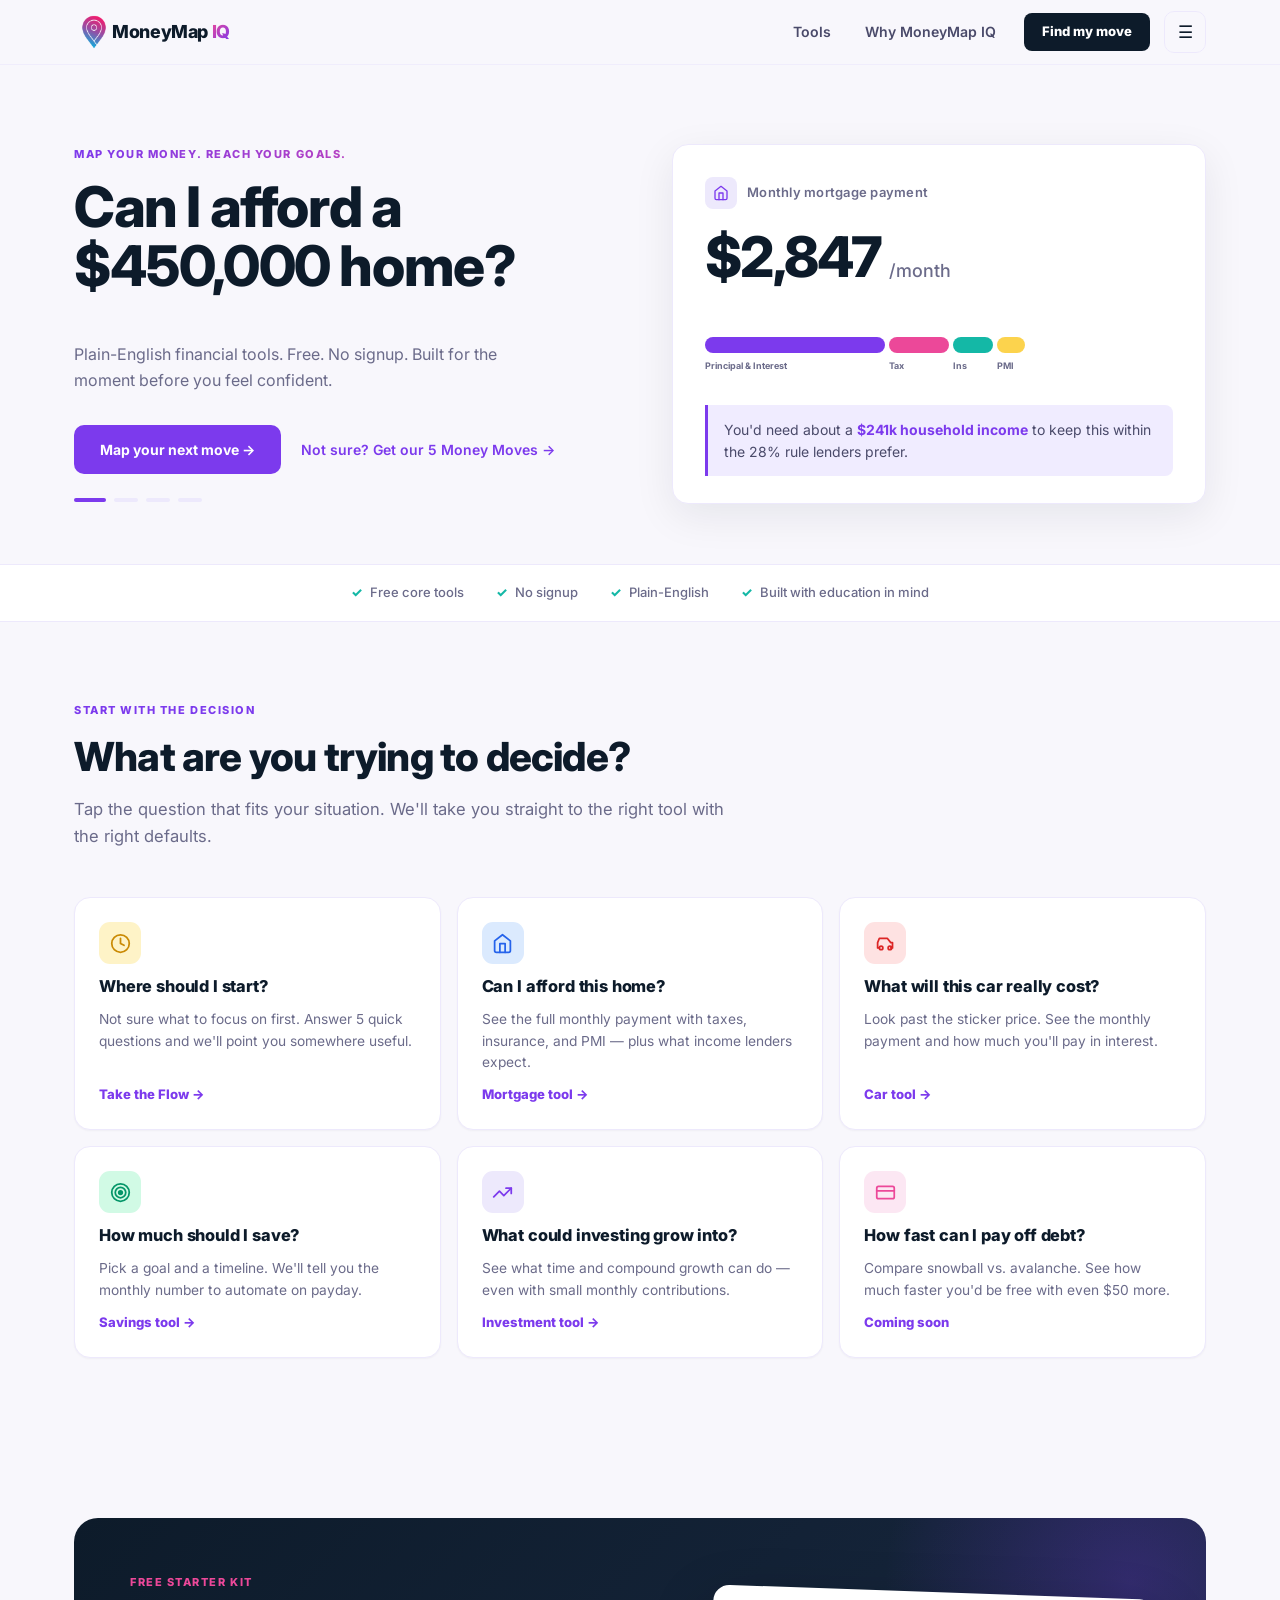
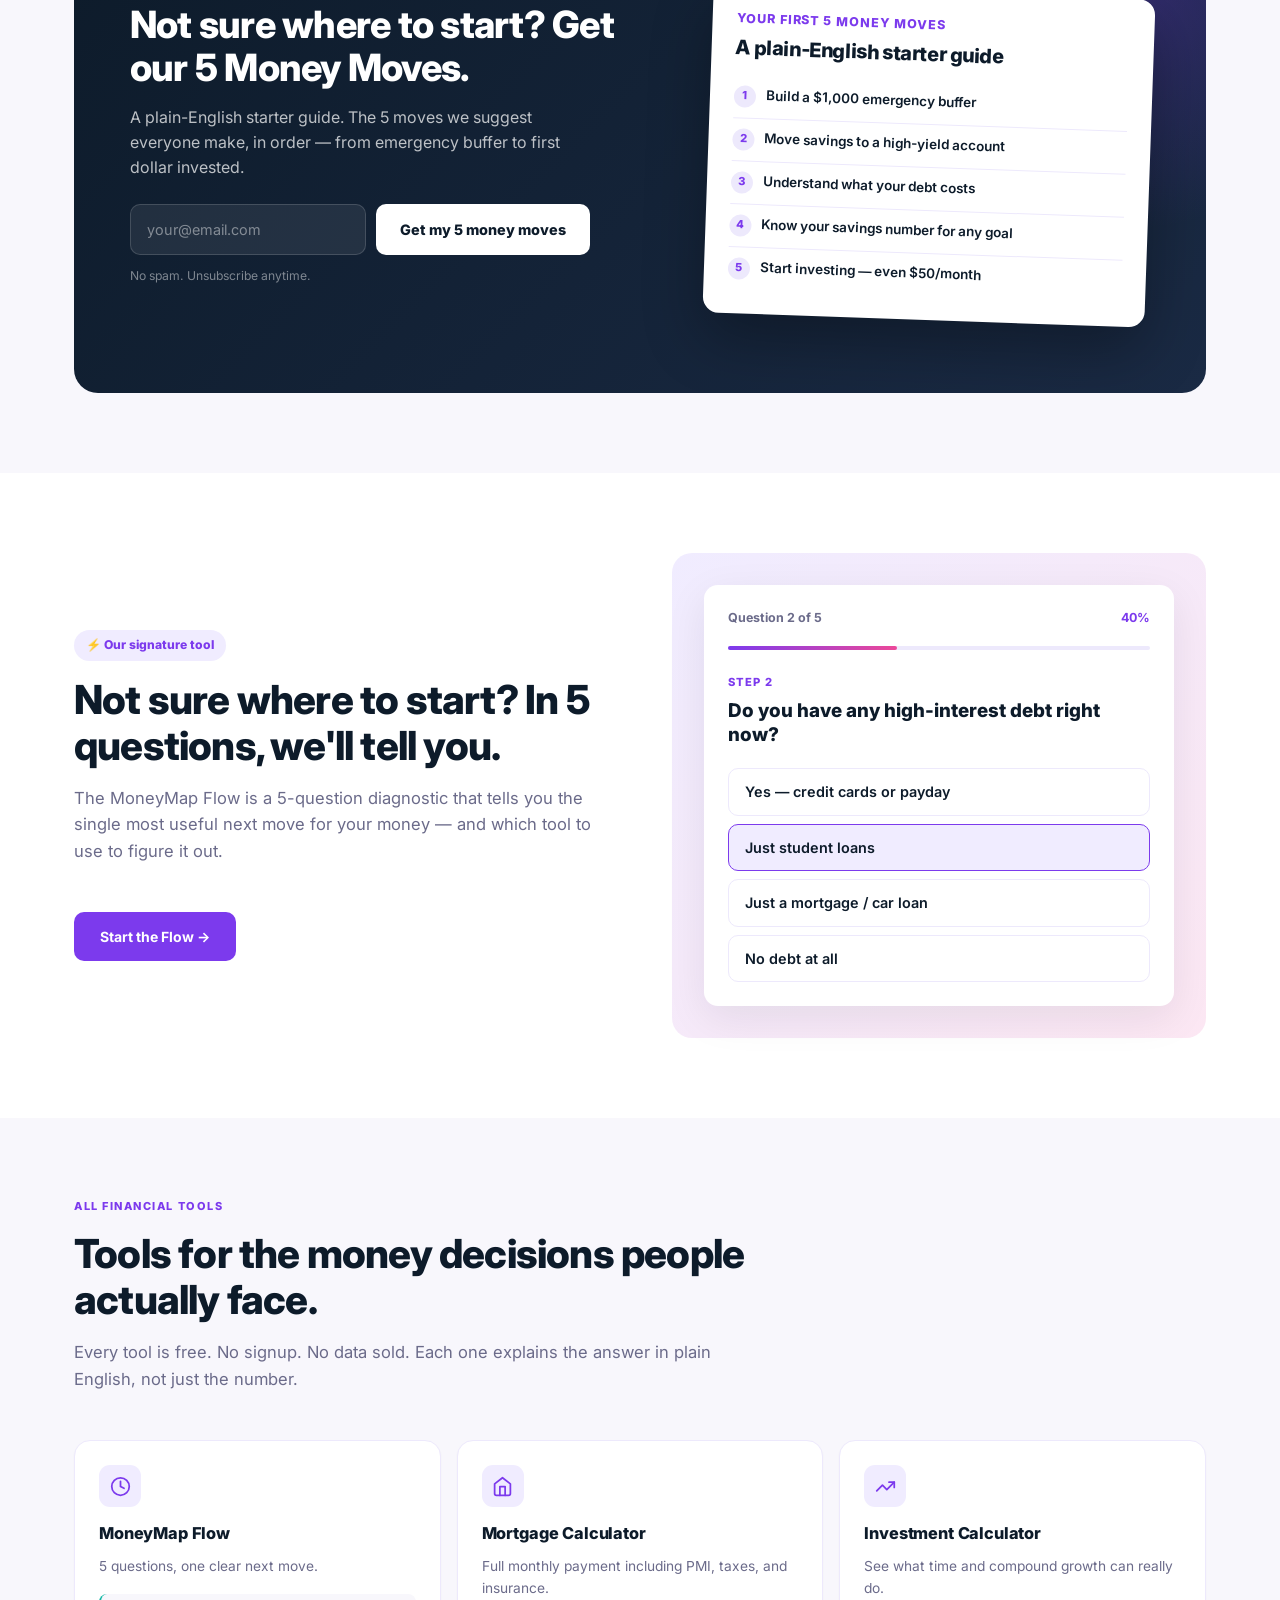
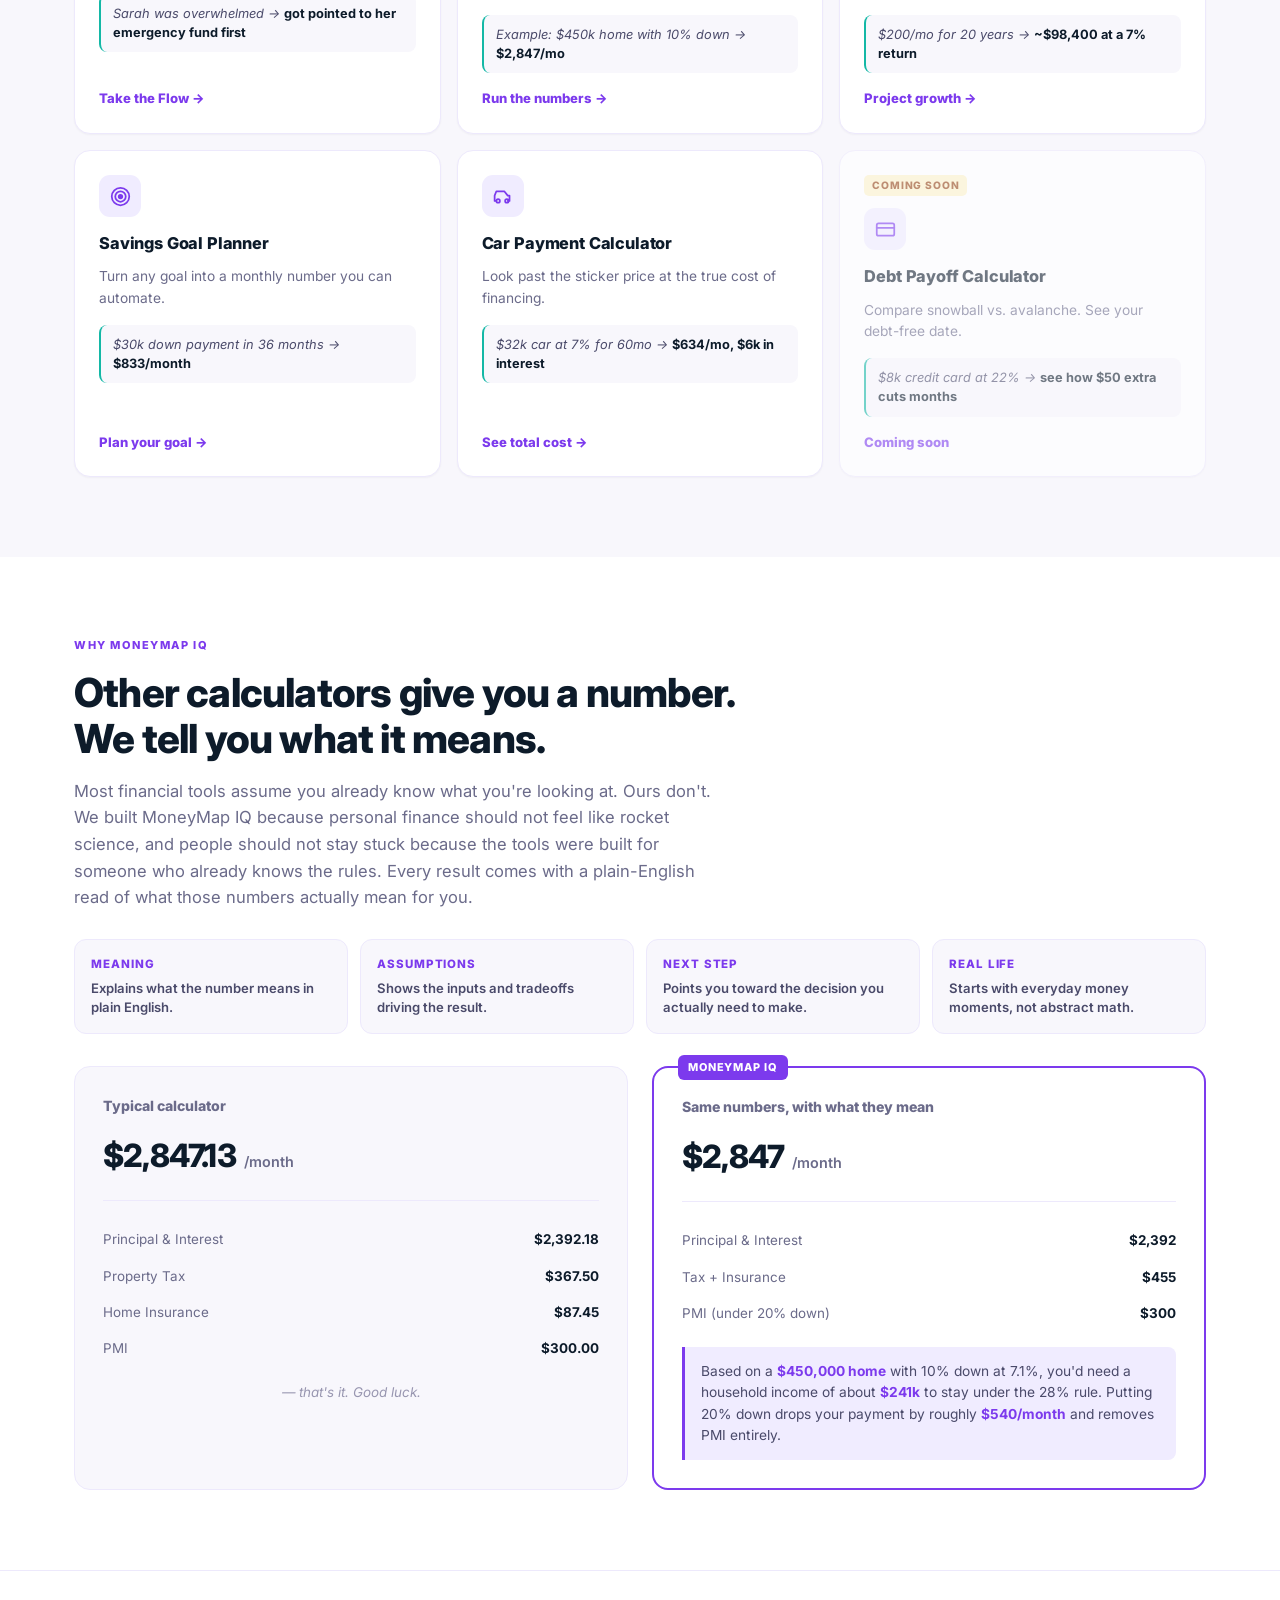
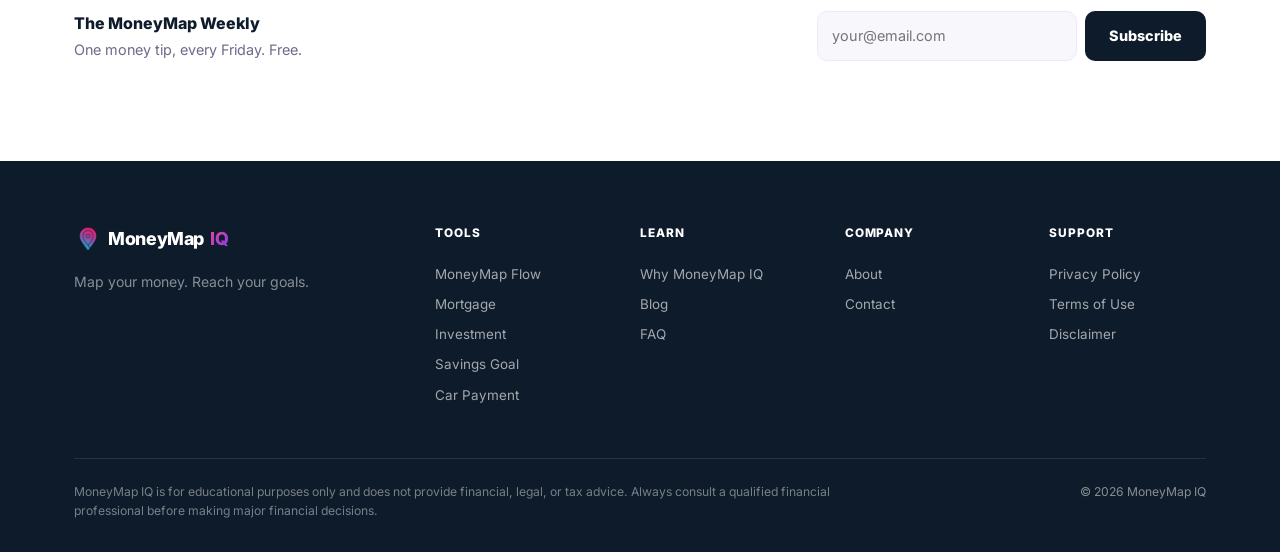
==== commit bbd25de1: "homepage edits" ====
--- a/index.html
+++ b/index.html
@@ -73,23 +73,27 @@
     <section class="hero" id="top">
       <div class="container hero-grid">
         <div class="hero-copy">
-          <p class="hero-eyebrow">Map your money. Reach your goals.</p>
-          <div class="hero-question-wrap" aria-live="polite">
-            <h1 class="hero-question active">Can I afford a $450,000 home?</h1>
-            <h1 class="hero-question">How fast can I pay off $8,000 in credit card debt?</h1>
-            <h1 class="hero-question">What does $200/month invested for 20 years become?</h1>
-            <h1 class="hero-question">How much do I save monthly for a $30k down payment?</h1>
-          </div>
-          <p class="hero-support">Plain-English financial tools. Free. No signup. Built for the moment before you feel confident.</p>
-          <div class="hero-cta-row">
-            <a href="calculators/mortgage/index.html?home=450000&amp;down=10&amp;rate=7.1" class="btn-primary" id="heroPrimaryCta">Run the numbers →</a>
-            <a href="#lead" class="btn-secondary">Not sure? Get our 5 Money Moves →</a>
-          </div>
-          <div class="hero-dots" aria-label="Hero question controls">
-            <button class="hero-dot active" type="button" data-hero-dot="0" aria-label="Show home affordability question"></button>
-            <button class="hero-dot" type="button" data-hero-dot="1" aria-label="Show debt payoff question"></button>
-            <button class="hero-dot" type="button" data-hero-dot="2" aria-label="Show investment growth question"></button>
-            <button class="hero-dot" type="button" data-hero-dot="3" aria-label="Show down payment savings question"></button>
+          <div class="hero-question-block">
+            <p class="hero-eyebrow">Map your money. Reach your goals.</p>
+            <div class="hero-question-wrap" aria-live="polite">
+              <h1 class="hero-question active">Can I afford a $450,000 home?</h1>
+              <h1 class="hero-question">How fast can I pay off $8,000 in credit card debt?</h1>
+              <h1 class="hero-question">What does $200/month invested for 20 years become?</h1>
+              <h1 class="hero-question">How much do I save monthly for a $30k down payment?</h1>
+            </div>
+          </div>
+          <div class="hero-action-block">
+            <p class="hero-support">Plain-English financial tools. Free. No signup. Built for the moment before you feel confident.</p>
+            <div class="hero-cta-row">
+              <a href="#decision-tiles" class="btn-primary" id="heroPrimaryCta">Map your next move →</a>
+              <a href="#lead" class="btn-secondary">Not sure? Get our 5 Money Moves →</a>
+            </div>
+            <div class="hero-dots" aria-label="Hero question controls">
+              <button class="hero-dot active" type="button" data-hero-dot="0" aria-label="Show home affordability question"></button>
+              <button class="hero-dot" type="button" data-hero-dot="1" aria-label="Show debt payoff question"></button>
+              <button class="hero-dot" type="button" data-hero-dot="2" aria-label="Show investment growth question"></button>
+              <button class="hero-dot" type="button" data-hero-dot="3" aria-label="Show down payment savings question"></button>
+            </div>
           </div>
         </div>
 
@@ -316,7 +320,7 @@
             <span class="tool-icon-wrap" aria-hidden="true"><svg viewBox="0 0 24 24" fill="none" stroke="currentColor" stroke-width="2"><path d="M3 9l9-7 9 7v11a2 2 0 0 1-2 2H5a2 2 0 0 1-2-2z"/><polyline points="9 22 9 12 15 12 15 22"/></svg></span>
             <h3>Mortgage Calculator</h3>
             <p>Full monthly payment including PMI, taxes, and insurance.</p>
-            <div class="tool-example">Marcus on a $450k home → <strong>$2,847/mo with 10% down</strong></div>
+            <div class="tool-example">Example: $450k home with 10% down → <strong>$2,847/mo</strong></div>
             <span class="tool-cta">Run the numbers →</span>
           </a>
           <a href="calculators/investment/index.html" class="tool-card">
@@ -356,7 +360,25 @@
       <div class="container">
         <p class="sec-eyebrow">Why MoneyMap IQ</p>
         <h2 class="sec-heading">Other calculators give you a number. We tell you what it means.</h2>
-        <p class="sec-sub">Most financial tools assume you already know what you're looking at. Ours don't. Every result comes with a plain-English read of what those numbers actually mean for you.</p>
+        <p class="sec-sub">Most financial tools assume you already know what you're looking at. Ours don't. We built MoneyMap IQ because personal finance should not feel like rocket science, and people should not stay stuck because the tools were built for someone who already knows the rules. Every result comes with a plain-English read of what those numbers actually mean for you.</p>
+        <div class="promise-points" aria-label="What makes MoneyMap IQ different">
+          <div class="promise-point">
+            <span>Meaning</span>
+            <p>Explains what the number means in plain English.</p>
+          </div>
+          <div class="promise-point">
+            <span>Assumptions</span>
+            <p>Shows the inputs and tradeoffs driving the result.</p>
+          </div>
+          <div class="promise-point">
+            <span>Next step</span>
+            <p>Points you toward the decision you actually need to make.</p>
+          </div>
+          <div class="promise-point">
+            <span>Real life</span>
+            <p>Starts with everyday money moments, not abstract math.</p>
+          </div>
+        </div>
         <div class="promise-compare">
           <div class="compare-card">
             <p class="compare-h">Typical calculator</p>
@@ -440,13 +462,6 @@
 
     <script src="js/email-capture.js"></script>
     <script>
-      const heroItems = [
-        'calculators/mortgage/index.html?home=450000&down=10&rate=7.1',
-        'calculators/savings/index.html?goal=8000&months=18',
-        'calculators/investment/index.html?monthly=200&years=20&rate=7',
-        'calculators/savings/index.html?goal=30000&months=36'
-      ];
-
       function toggleDropdown() {
         document.querySelector('.nav-dropdown').classList.toggle('open');
       }
@@ -482,7 +497,6 @@
         const questions = Array.from(document.querySelectorAll('.hero-question'));
         const cards = Array.from(document.querySelectorAll('[data-hero-card]'));
         const dots = Array.from(document.querySelectorAll('[data-hero-dot]'));
-        const primaryCta = document.getElementById('heroPrimaryCta');
         const reduceMotion = window.matchMedia && window.matchMedia('(prefers-reduced-motion: reduce)').matches;
         let current = 0;
         let timer = null;
@@ -492,7 +506,6 @@
           questions.forEach((item, itemIndex) => item.classList.toggle('active', itemIndex === current));
           cards.forEach((item, itemIndex) => item.classList.toggle('active', itemIndex === current));
           dots.forEach((item, itemIndex) => item.classList.toggle('active', itemIndex === current));
-          primaryCta.href = heroItems[current];
           animateHeroNumber(cards[current]);
         }
 
--- a/style.css
+++ b/style.css
@@ -267,6 +267,10 @@
   align-items: center;
 }
 
+.hero-copy {
+  min-width: 0;
+}
+
 .hero-eyebrow,
 .sec-eyebrow {
   margin-bottom: 16px;
@@ -1004,6 +1008,37 @@
   gap: 24px;
 }
 
+.promise-points {
+  display: grid;
+  grid-template-columns: repeat(4, minmax(0, 1fr));
+  gap: 12px;
+  margin: -20px 0 32px;
+}
+
+.promise-point {
+  padding: 16px;
+  border: 1px solid var(--border);
+  border-radius: 12px;
+  background: var(--bg);
+}
+
+.promise-point span {
+  display: block;
+  margin-bottom: 6px;
+  color: var(--purple);
+  font-size: 0.72rem;
+  font-weight: 800;
+  letter-spacing: 0.08em;
+  text-transform: uppercase;
+}
+
+.promise-point p {
+  color: var(--text-sec);
+  font-size: 0.82rem;
+  font-weight: 600;
+  line-height: 1.45;
+}
+
 .compare-card {
   position: relative;
   padding: 28px;
@@ -1253,6 +1288,10 @@
     grid-template-columns: 1fr;
   }
 
+  .promise-points {
+    grid-template-columns: repeat(2, minmax(0, 1fr));
+  }
+
   .footer-columns {
     grid-template-columns: repeat(2, minmax(0, 1fr));
   }
@@ -1283,15 +1322,43 @@
   }
 
   .hero {
-    padding: 52px 0 40px;
+    padding: 44px 0 36px;
+  }
+
+  .hero-grid {
+    display: flex;
+    flex-direction: column;
+    gap: 12px;
+    align-items: stretch;
+  }
+
+  .hero-copy {
+    display: contents;
+  }
+
+  .hero-question-block {
+    order: 1;
+  }
+
+  .result-card-wrap {
+    order: 2;
+  }
+
+  .hero-action-block {
+    order: 3;
   }
 
   .hero-question-wrap {
-    min-height: 180px;
+    min-height: 108px;
+    margin-bottom: 4px;
   }
 
   .hero-question {
     font-size: 2rem;
+  }
+
+  .hero-support {
+    margin-bottom: 22px;
   }
 
   .hero-cta-row {
@@ -1308,11 +1375,11 @@
   }
 
   .result-card-wrap {
-    min-height: 386px;
+    min-height: 356px;
   }
 
   .result-card {
-    padding: 24px;
+    padding: 22px;
   }
 
   .result-number {
@@ -1329,9 +1396,23 @@
     grid-template-columns: 1fr;
   }
 
+  .decision-tiles {
+    padding-bottom: 28px;
+  }
+
+  .lead-section {
+    padding: 28px 0 56px;
+  }
+
   .lead-card {
+    gap: 12px;
     padding: 32px 24px;
     border-radius: 16px;
+  }
+
+  .lead-copy .capture-msg {
+    min-height: 0;
+    margin-top: 0;
   }
 
   .lead-form,
@@ -1346,11 +1427,57 @@
   }
 
   .lead-preview {
+    display: block;
+    overflow: hidden;
+    padding: 20px;
+    border-radius: 14px;
+    transform: none;
+  }
+
+  .lead-preview h3 {
+    margin-bottom: 10px;
+    font-size: 1.08rem;
+  }
+
+  .lead-preview-h {
+    font-size: 0.68rem;
+  }
+
+  .lead-move {
+    padding: 9px 0;
+  }
+
+  .lead-move:nth-of-type(n + 4) {
     display: none;
+  }
+
+  .lead-preview::after {
+    content: '2 more moves inside';
+    display: block;
+    margin-top: 12px;
+    padding-top: 12px;
+    border-top: 1px solid var(--border);
+    background: linear-gradient(180deg, rgba(255, 255, 255, 0.58), #fff 35%);
+    color: var(--purple);
+    font-size: 0.78rem;
+    font-weight: 800;
+    letter-spacing: 0.04em;
+    text-align: center;
+    text-transform: uppercase;
   }
 
   .flow-mock {
     padding: 22px;
+  }
+
+  .promise-points {
+    grid-template-columns: 1fr;
+    gap: 10px;
+    margin: -24px 0 28px;
+  }
+
+  .promise-point {
+    padding: 14px 16px;
   }
 
   .weekly-inner {
